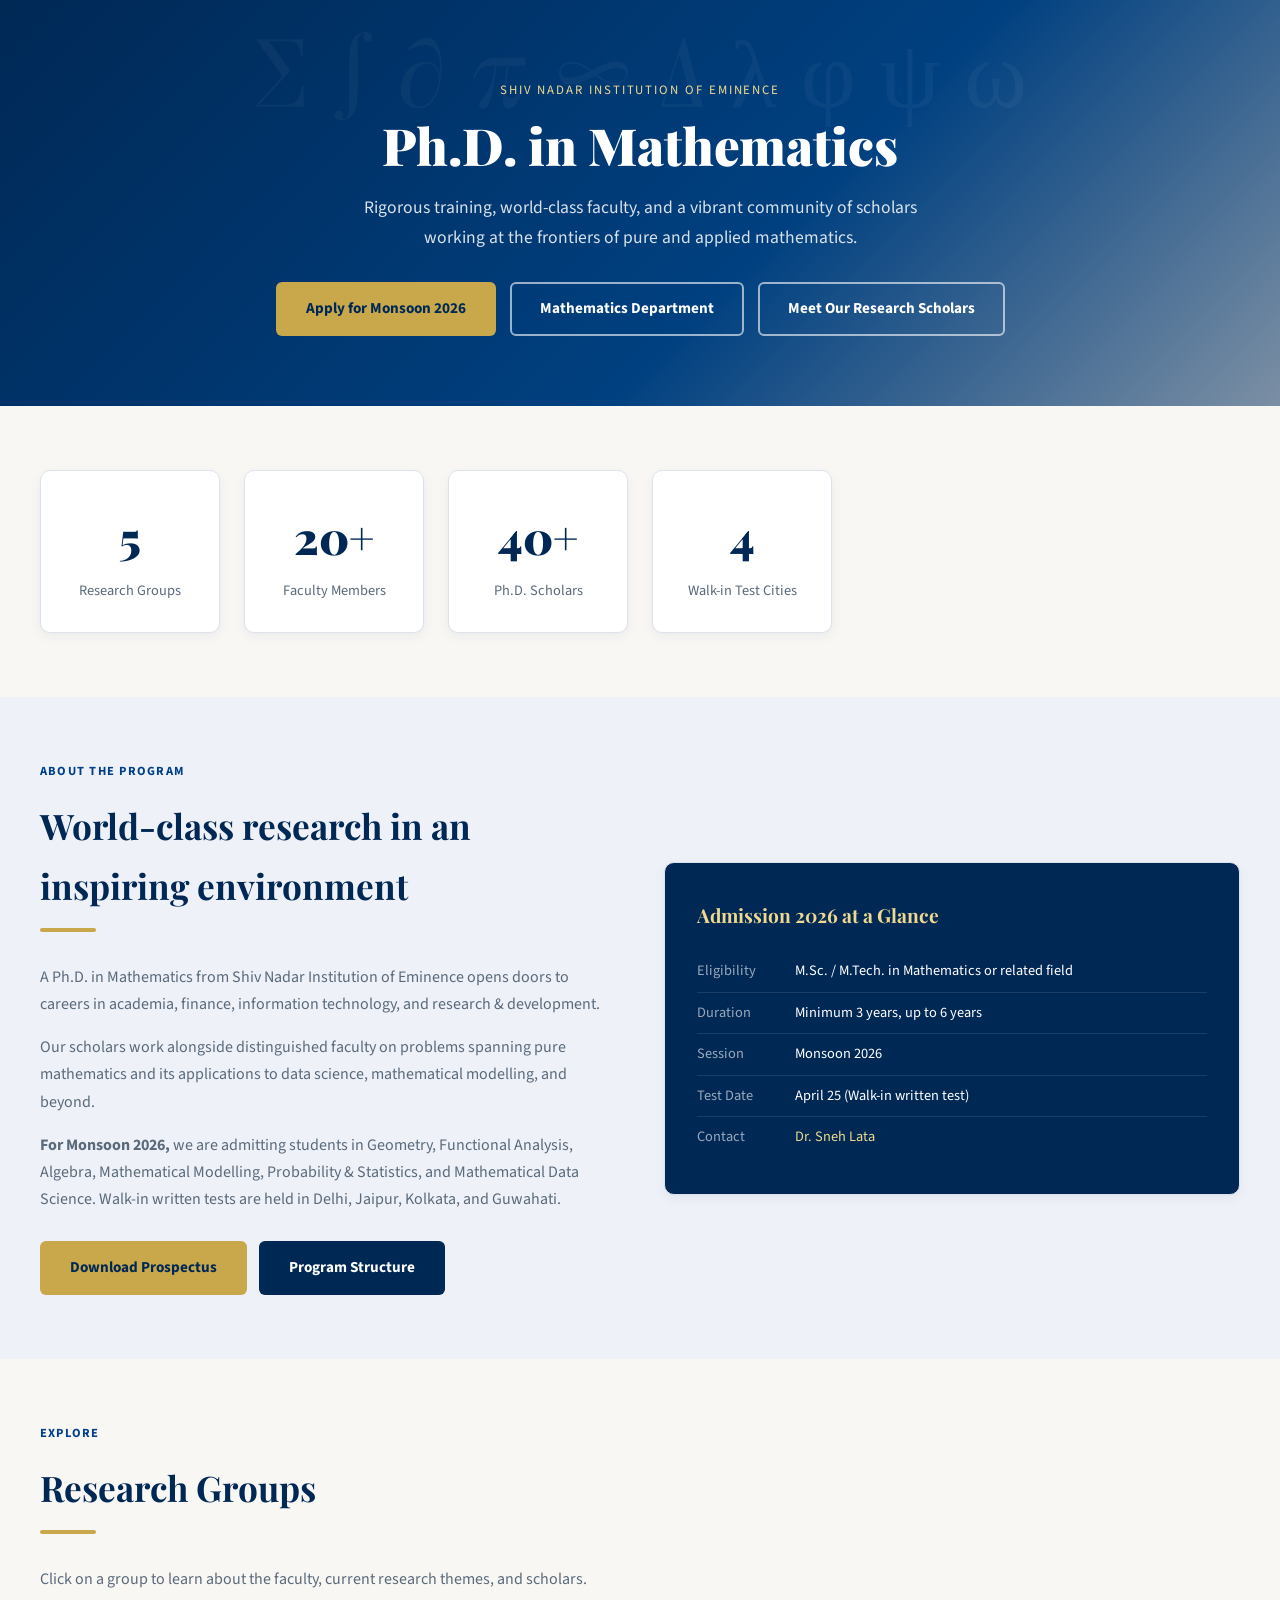
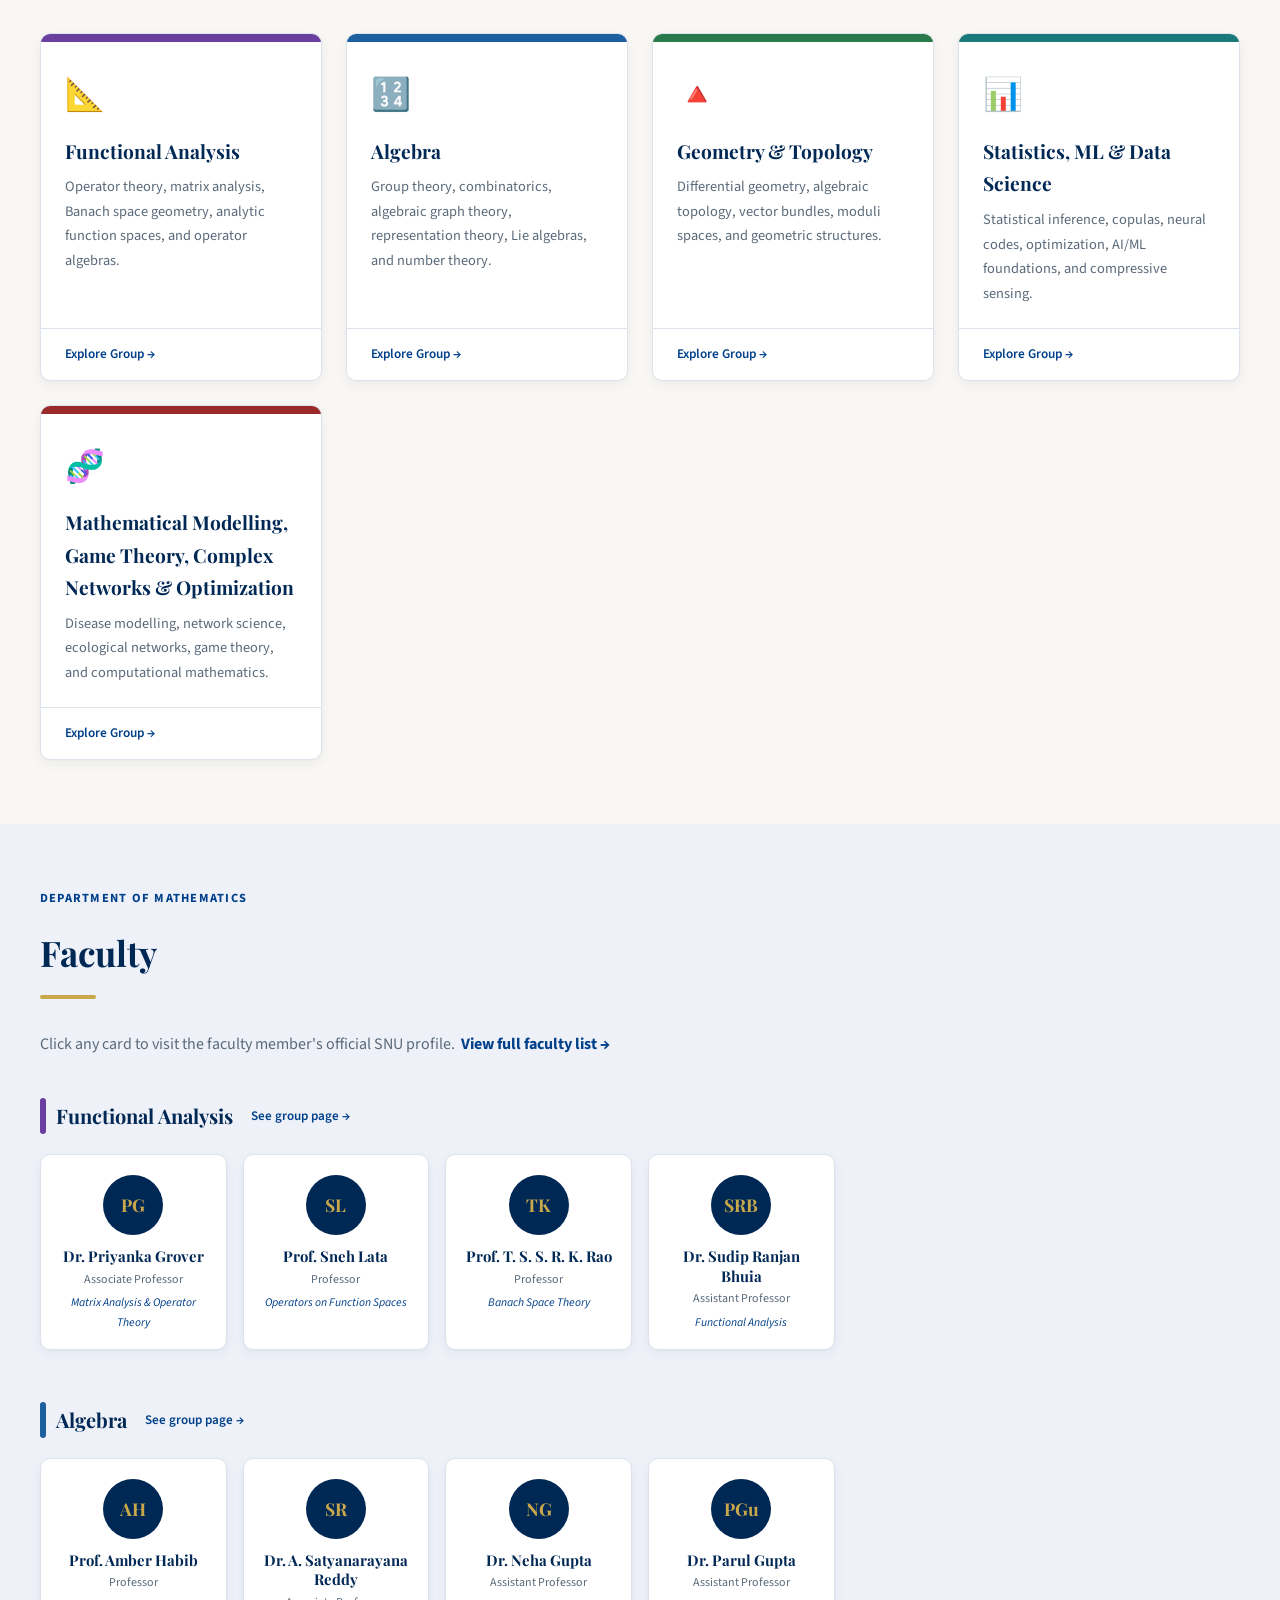
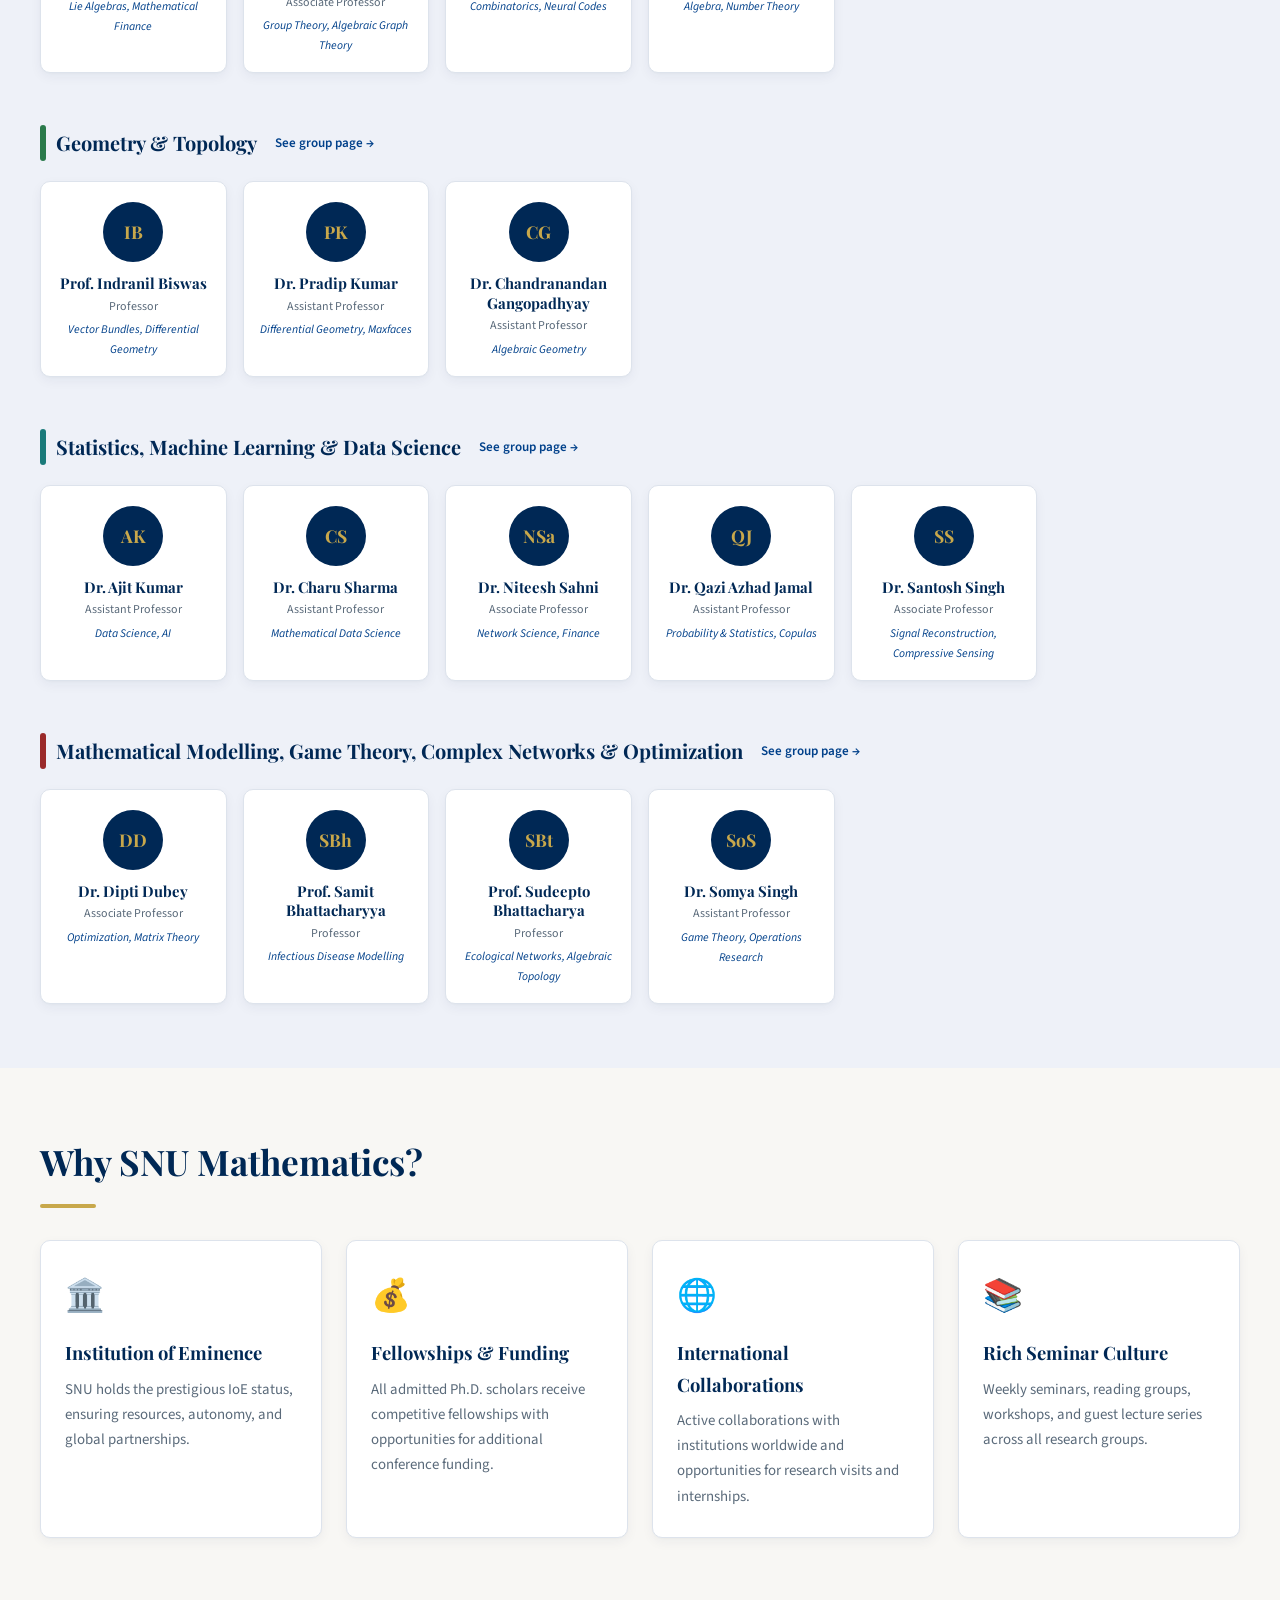
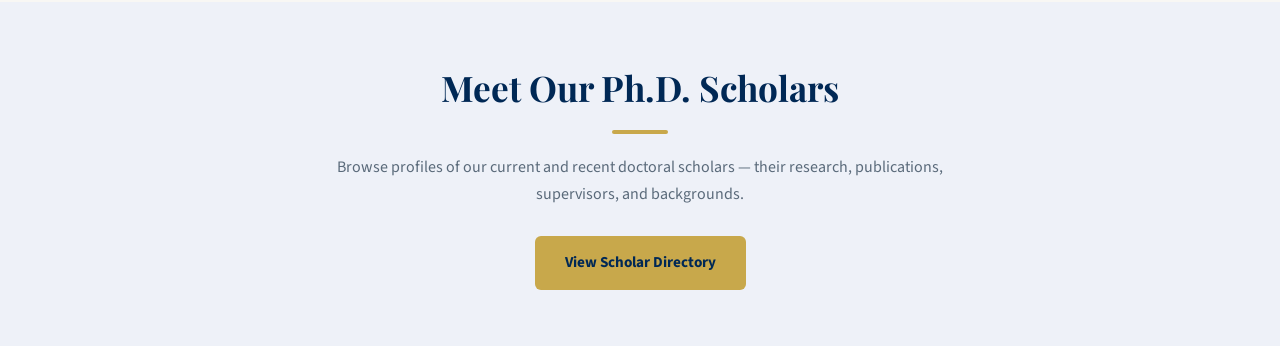
==== index.html @ dcbe5a53 "Add files via upload" ====
<!DOCTYPE html>
<html lang="en">
<head>
  <meta charset="UTF-8" />
  <meta name="viewport" content="width=device-width, initial-scale=1.0" />
  <title>SNU Mathematics — Ph.D. Program</title>
  <link rel="stylesheet" href="shared.css" />
  <style>
    .fc-grid { display:grid; grid-template-columns:repeat(auto-fill,minmax(170px,1fr)); gap:16px; }
    .fc { background:var(--card-bg); border:1px solid var(--border); border-radius:var(--radius); box-shadow:var(--shadow); padding:20px 14px 16px; text-align:center; text-decoration:none; color:inherit; transition:transform .2s,box-shadow .2s; display:block; }
    .fc:hover { transform:translateY(-4px); box-shadow:var(--shadow-lg); text-decoration:none; }
    .fc-avatar { width:60px; height:60px; border-radius:50%; background:var(--navy); display:flex; align-items:center; justify-content:center; font-family:var(--font-serif); font-size:1.1rem; color:var(--gold); margin:0 auto 12px; font-weight:700; }
    .fc-name { font-family:var(--font-serif); font-size:.93rem; color:var(--navy); font-weight:700; line-height:1.3; }
    .fc-role { font-size:.75rem; color:var(--muted); margin-top:5px; line-height:1.4; }
    .fc-area { font-size:.73rem; color:var(--navy-lt); margin-top:5px; font-style:italic; }
    .group-label { display:inline-flex; align-items:center; gap:10px; margin-bottom:20px; flex-wrap:wrap; }
    .group-label-bar { width:6px; height:36px; border-radius:3px; flex-shrink:0; }
    .group-label h3 { font-family:var(--font-serif); font-size:1.25rem; color:var(--navy); font-weight:700; margin:0; }
    .group-label a { font-size:.82rem; font-weight:600; color:var(--navy-lt); margin-left:8px; white-space:nowrap; }
    .group-faculty-block { margin-bottom:52px; }
    .group-faculty-block:last-child { margin-bottom:0; }
  </style>
</head>
<body>
<script src="nav.js"></script>

<!-- HERO -->
<section class="hero">
  <div class="hero-inner">
    <div class="hero-eyebrow">Shiv Nadar Institution of Eminence</div>
    <h1>Ph.D. in Mathematics</h1>
    <p>Rigorous training, world-class faculty, and a vibrant community of scholars working at the frontiers of pure and applied mathematics.</p>
    <div class="hero-cta">
      <a class="btn btn-primary" href="https://shivnadaruniversity.nopaperforms.com/ph-d-application-form" target="_blank">Apply for Monsoon 2026</a>
      <a class="btn btn-outline" href="https://snu.edu.in/schools/school-of-natural-sciences/departments/department-of-mathematics/">Mathematics Department</a>
      <a class="btn btn-outline" href="students.html">Meet Our  Research Scholars</a>
    </div>
  </div>
</section>

<!-- QUICK FACTS -->
<section class="section">
  <div class="container">
    <div class="card-grid" style="grid-template-columns:repeat(auto-fill,minmax(180px,1fr));">
      <div class="card" style="text-align:center;"><div style="font-family:var(--font-serif);font-size:2.8rem;font-weight:900;color:var(--navy);">5</div><div style="color:var(--muted);font-size:.9rem;margin-top:4px;">Research Groups</div></div>
      <div class="card" style="text-align:center;"><div style="font-family:var(--font-serif);font-size:2.8rem;font-weight:900;color:var(--navy);">20+</div><div style="color:var(--muted);font-size:.9rem;margin-top:4px;">Faculty Members</div></div>
      <div class="card" style="text-align:center;"><div style="font-family:var(--font-serif);font-size:2.8rem;font-weight:900;color:var(--navy);">40+</div><div style="color:var(--muted);font-size:.9rem;margin-top:4px;">Ph.D. Scholars</div></div>
      <div class="card" style="text-align:center;"><div style="font-family:var(--font-serif);font-size:2.8rem;font-weight:900;color:var(--navy);">4</div><div style="color:var(--muted);font-size:.9rem;margin-top:4px;">Walk-in Test Cities</div></div>
    </div>
  </div>
</section>

<!-- ABOUT -->
<section class="section section-alt">
  <div class="container" style="display:grid;grid-template-columns:1fr 1fr;gap:48px;align-items:center;">
    <div>
      <p class="hero-eyebrow" style="color:var(--navy-lt);letter-spacing:.1em;font-size:.78rem;text-transform:uppercase;font-weight:700;">About the Program</p>
      <h2 class="section-title">World-class research in an inspiring environment</h2>
      <div class="gold-rule"></div>
      <p style="color:var(--muted);margin-bottom:16px;">A Ph.D. in Mathematics from Shiv Nadar Institution of Eminence opens doors to careers in academia, finance, information technology, and research &amp; development.</p>
      <p style="color:var(--muted);margin-bottom:16px;">Our scholars work alongside distinguished faculty on problems spanning pure mathematics and its applications to data science, mathematical modelling, and beyond.</p>
      <p style="color:var(--muted);"><strong>For Monsoon 2026,</strong> we are admitting students in Geometry, Functional Analysis, Algebra, Mathematical Modelling, Probability &amp; Statistics, and Mathematical Data Science. Walk-in written tests are held in Delhi, Jaipur, Kolkata, and Guwahati.</p>
      <div style="margin-top:28px;display:flex;gap:12px;flex-wrap:wrap;">
        <a class="btn btn-primary" href="https://snu.edu.in/site/assets/files/6957/phd_prospectus-mon2026.pdf" target="_blank">Download Prospectus</a>
        <a class="btn" style="background:var(--navy);color:#fff;" href="https://snu.edu.in/programs/phd-in-mathematics/programme-structure/" target="_blank">Program Structure</a>
      </div>
    </div>
    <div>
      <div class="card" style="background:var(--navy);color:#fff;padding:36px 32px;">
        <h3 style="font-family:var(--font-serif);color:var(--gold-lt);font-size:1.2rem;margin-bottom:20px;">Admission 2026 at a Glance</h3>
        <table style="width:100%;border-collapse:collapse;font-size:.9rem;">
          <tr><td style="padding:8px 0;border-bottom:1px solid rgba(255,255,255,.1);color:rgba(255,255,255,.6);">Eligibility</td><td style="padding:8px 0 8px 12px;border-bottom:1px solid rgba(255,255,255,.1);">M.Sc. / M.Tech. in Mathematics or related field</td></tr>
          <tr><td style="padding:8px 0;border-bottom:1px solid rgba(255,255,255,.1);color:rgba(255,255,255,.6);">Duration</td><td style="padding:8px 0 8px 12px;border-bottom:1px solid rgba(255,255,255,.1);">Minimum 3 years, up to 6 years</td></tr>
          <tr><td style="padding:8px 0;border-bottom:1px solid rgba(255,255,255,.1);color:rgba(255,255,255,.6);">Session</td><td style="padding:8px 0 8px 12px;border-bottom:1px solid rgba(255,255,255,.1);">Monsoon 2026</td></tr>
          <tr><td style="padding:8px 0;border-bottom:1px solid rgba(255,255,255,.1);color:rgba(255,255,255,.6);">Test Date</td><td style="padding:8px 0 8px 12px;border-bottom:1px solid rgba(255,255,255,.1);">April 25 (Walk-in written test)</td></tr>
          <tr><td style="padding:8px 0;color:rgba(255,255,255,.6);">Contact</td><td style="padding:8px 0 8px 12px;"><a href="mailto:sneh.lata@snu.edu.in" style="color:var(--gold-lt);">Dr. Sneh Lata</a></td></tr>
        </table>
      </div>
    </div>
  </div>
</section>

<!-- RESEARCH GROUPS -->
<section class="section" id="groups">
  <div class="container">
    <p class="hero-eyebrow" style="color:var(--navy-lt);letter-spacing:.1em;font-size:.78rem;text-transform:uppercase;font-weight:700;">Explore</p>
    <h2 class="section-title">Research Groups</h2>
    <div class="gold-rule"></div>
    <p class="section-sub">Click on a group to learn about the faculty, current research themes, and scholars.</p>
    <div class="card-grid">

      <a class="group-card" href="functional.html" style="text-decoration:none;color:inherit;">
        <div class="group-card-banner acc-purple"></div>
        <div class="group-card-body"><div style="font-size:2rem;margin-bottom:12px;">📐</div><h3>Functional Analysis</h3><p>Operator theory, matrix analysis, Banach space geometry, analytic function spaces, and operator algebras.</p></div>
        <div class="group-card-footer">Explore Group →</div>
      </a>

      <a class="group-card" href="algebra.html" style="text-decoration:none;color:inherit;">
        <div class="group-card-banner acc-blue"></div>
        <div class="group-card-body"><div style="font-size:2rem;margin-bottom:12px;">🔢</div><h3>Algebra</h3><p>Group theory, combinatorics, algebraic graph theory, representation theory, Lie algebras, and number theory.</p></div>
        <div class="group-card-footer">Explore Group →</div>
      </a>

      <a class="group-card" href="geometry.html" style="text-decoration:none;color:inherit;">
        <div class="group-card-banner acc-green"></div>
        <div class="group-card-body"><div style="font-size:2rem;margin-bottom:12px;">🔺</div><h3>Geometry &amp; Topology</h3><p>Differential geometry, algebraic topology, vector bundles, moduli spaces, and geometric structures.</p></div>
        <div class="group-card-footer">Explore Group →</div>
      </a>

      <a class="group-card" href="stats-ml.html" style="text-decoration:none;color:inherit;">
        <div class="group-card-banner acc-teal"></div>
        <div class="group-card-body"><div style="font-size:2rem;margin-bottom:12px;">📊</div><h3>Statistics, ML &amp; Data Science</h3><p>Statistical inference, copulas, neural codes, optimization, AI/ML foundations, and compressive sensing.</p></div>
        <div class="group-card-footer">Explore Group →</div>
      </a>

      <a class="group-card" href="modelling.html" style="text-decoration:none;color:inherit;">
        <div class="group-card-banner acc-red"></div>
        <div class="group-card-body"><div style="font-size:2rem;margin-bottom:12px;">🧬</div><h3>Mathematical Modelling, Game Theory, Complex Networks &amp; Optimization</h3><p>Disease modelling, network science, ecological networks, game theory, and computational mathematics.</p></div>
        <div class="group-card-footer">Explore Group →</div>
      </a>

    </div>
  </div>
</section>

<!-- FACULTY -->
<section class="section section-alt" id="faculty">
  <div class="container">
    <p class="hero-eyebrow" style="color:var(--navy-lt);letter-spacing:.1em;font-size:.78rem;text-transform:uppercase;font-weight:700;">Department of Mathematics</p>
    <h2 class="section-title">Faculty</h2>
    <div class="gold-rule"></div>
    <p class="section-sub">Click any card to visit the faculty member's official SNU profile. &nbsp;<a href="https://snu.edu.in/schools/school-of-natural-sciences/faculty/" target="_blank" style="font-weight:700;">View full faculty list →</a></p>

    <!-- FA -->
    <div class="group-faculty-block">
      <div class="group-label">
        <div class="group-label-bar" style="background:#6a3fa0;"></div>
        <h3>Functional Analysis</h3>
        <a href="functional.html">See group page →</a>
      </div>
      <div class="fc-grid">
        <a class="fc" href="https://snu.edu.in/schools/school-of-natural-sciences/faculty/priyanka-grover/" target="_blank"><div class="fc-avatar">PG</div><div class="fc-name">Dr. Priyanka Grover</div><div class="fc-role">Associate Professor</div><div class="fc-area">Matrix Analysis &amp; Operator Theory</div></a>
        <a class="fc" href="https://snu.edu.in/faculty/sneh-lata/" target="_blank"><div class="fc-avatar">SL</div><div class="fc-name">Prof. Sneh Lata</div><div class="fc-role">Professor</div><div class="fc-area">Operators on Function Spaces</div></a>
        <a class="fc" href="https://snu.edu.in/faculty/taduri-srinivasa-siva-rama-krishnarao/" target="_blank"><div class="fc-avatar">TK</div><div class="fc-name">Prof. T. S. S. R. K. Rao</div><div class="fc-role">Professor</div><div class="fc-area">Banach Space Theory</div></a>
        <a class="fc" href="https://snu.edu.in/faculty/sudip-ranjan-bhuia/" target="_blank"><div class="fc-avatar">SRB</div><div class="fc-name">Dr. Sudip Ranjan Bhuia</div><div class="fc-role">Assistant Professor</div><div class="fc-area">Functional Analysis</div></a>
      </div>
    </div>

    <!-- ALGEBRA -->
    <div class="group-faculty-block">
      <div class="group-label">
        <div class="group-label-bar" style="background:#1e5fa0;"></div>
        <h3>Algebra</h3>
        <a href="algebra.html">See group page →</a>
      </div>
      <div class="fc-grid">
        <a class="fc" href="https://snu.edu.in/faculty/amber-habib/" target="_blank"><div class="fc-avatar">AH</div><div class="fc-name">Prof. Amber Habib</div><div class="fc-role">Professor</div><div class="fc-area">Lie Algebras, Mathematical Finance</div></a>
        <a class="fc" href="https://snu.edu.in/faculty/satyanarayana-reddy/" target="_blank"><div class="fc-avatar">SR</div><div class="fc-name">Dr. A. Satyanarayana Reddy</div><div class="fc-role">Associate Professor</div><div class="fc-area">Group Theory, Algebraic Graph Theory</div></a>
        <a class="fc" href="https://snu.edu.in/faculty/neha-gupta/" target="_blank"><div class="fc-avatar">NG</div><div class="fc-name">Dr. Neha Gupta</div><div class="fc-role">Assistant Professor</div><div class="fc-area">Combinatorics, Neural Codes</div></a>
        <a class="fc" href="https://snu.edu.in/faculty/parul-gupta/" target="_blank"><div class="fc-avatar">PGu</div><div class="fc-name">Dr. Parul Gupta</div><div class="fc-role">Assistant Professor</div><div class="fc-area">Algebra, Number Theory</div></a>
      </div>
    </div>

    <!-- GEOMETRY -->
    <div class="group-faculty-block">
      <div class="group-label">
        <div class="group-label-bar" style="background:#2a7a4b;"></div>
        <h3>Geometry &amp; Topology</h3>
        <a href="geometry.html">See group page →</a>
      </div>
      <div class="fc-grid">
        <a class="fc" href="https://snu.edu.in/faculty/indranil-biswas/" target="_blank"><div class="fc-avatar">IB</div><div class="fc-name">Prof. Indranil Biswas</div><div class="fc-role">Professor</div><div class="fc-area">Vector Bundles, Differential Geometry</div></a>
        <a class="fc" href="https://snu.edu.in/faculty/pradip-kumar/" target="_blank"><div class="fc-avatar">PK</div><div class="fc-name">Dr. Pradip Kumar</div><div class="fc-role">Assistant Professor</div><div class="fc-area">Differential Geometry, Maxfaces</div></a>
        <a class="fc" href="https://snu.edu.in/faculty/chandranandan-gangopadhyay/" target="_blank"><div class="fc-avatar">CG</div><div class="fc-name">Dr. Chandranandan Gangopadhyay</div><div class="fc-role">Assistant Professor</div><div class="fc-area">Algebraic Geometry</div></a>
      </div>
    </div>

    <!-- STATS ML DS -->
    <div class="group-faculty-block">
      <div class="group-label">
        <div class="group-label-bar" style="background:#1a7a7a;"></div>
        <h3>Statistics, Machine Learning &amp; Data Science</h3>
        <a href="stats-ml.html">See group page →</a>
      </div>
      <div class="fc-grid">
        <a class="fc" href="https://snu.edu.in/faculty/ajit-kumar/" target="_blank"><div class="fc-avatar">AK</div><div class="fc-name">Dr. Ajit Kumar</div><div class="fc-role">Assistant Professor</div><div class="fc-area">Data Science, AI</div></a>
        <a class="fc" href="https://snu.edu.in/faculty/charu-sharma/" target="_blank"><div class="fc-avatar">CS</div><div class="fc-name">Dr. Charu Sharma</div><div class="fc-role">Assistant Professor</div><div class="fc-area">Mathematical Data Science</div></a>
        <a class="fc" href="https://snu.edu.in/faculty/niteesh-sahni/" target="_blank"><div class="fc-avatar">NSa</div><div class="fc-name">Dr. Niteesh Sahni</div><div class="fc-role">Associate Professor</div><div class="fc-area">Network Science, Finance</div></a>
        <a class="fc" href="https://snu.edu.in/faculty/qazi-azhad-jamal/" target="_blank"><div class="fc-avatar">QJ</div><div class="fc-name">Dr. Qazi Azhad Jamal</div><div class="fc-role">Assistant Professor</div><div class="fc-area">Probability &amp; Statistics, Copulas</div></a>
        <a class="fc" href="https://snu.edu.in/faculty/santosh-singh/" target="_blank"><div class="fc-avatar">SS</div><div class="fc-name">Dr. Santosh Singh</div><div class="fc-role">Associate Professor</div><div class="fc-area">Signal Reconstruction, Compressive Sensing</div></a>
      </div>
    </div>

    <!-- MODELLING -->
    <div class="group-faculty-block">
      <div class="group-label">
        <div class="group-label-bar" style="background:#9a2a2a;"></div>
        <h3>Mathematical Modelling, Game Theory, Complex Networks &amp; Optimization</h3>
        <a href="modelling.html">See group page →</a>
      </div>
      <div class="fc-grid">
        <a class="fc" href="https://snu.edu.in/faculty/dipti-dubey/" target="_blank"><div class="fc-avatar">DD</div><div class="fc-name">Dr. Dipti Dubey</div><div class="fc-role">Associate Professor</div><div class="fc-area">Optimization, Matrix Theory</div></a>
        <a class="fc" href="https://snu.edu.in/faculty/samit-battacharyya/" target="_blank"><div class="fc-avatar">SBh</div><div class="fc-name">Prof. Samit Bhattacharyya</div><div class="fc-role">Professor</div><div class="fc-area">Infectious Disease Modelling</div></a>
        <a class="fc" href="https://snu.edu.in/faculty/sudeepto-bhattacharya/" target="_blank"><div class="fc-avatar">SBt</div><div class="fc-name">Prof. Sudeepto Bhattacharya</div><div class="fc-role">Professor</div><div class="fc-area">Ecological Networks, Algebraic Topology</div></a>
        <a class="fc" href="https://snu.edu.in/faculty/somya-singh/" target="_blank"><div class="fc-avatar">SoS</div><div class="fc-name">Dr. Somya Singh</div><div class="fc-role">Assistant Professor</div><div class="fc-area">Game Theory, Operations Research</div></a>
      </div>
    </div>

  </div>
</section>

<!-- WHY SNU -->
<section class="section">
  <div class="container">
    <h2 class="section-title">Why SNU Mathematics?</h2>
    <div class="gold-rule"></div>
    <div class="card-grid">
      <div class="card"><div class="card-icon">🏛️</div><h3>Institution of Eminence</h3><p>SNU holds the prestigious IoE status, ensuring resources, autonomy, and global partnerships.</p></div>
      <div class="card"><div class="card-icon">💰</div><h3>Fellowships &amp; Funding</h3><p>All admitted Ph.D. scholars receive competitive fellowships with opportunities for additional conference funding.</p></div>
      <div class="card"><div class="card-icon">🌐</div><h3>International Collaborations</h3><p>Active collaborations with institutions worldwide and opportunities for research visits and internships.</p></div>
      <div class="card"><div class="card-icon">📚</div><h3>Rich Seminar Culture</h3><p>Weekly seminars, reading groups, workshops, and guest lecture series across all research groups.</p></div>
    </div>
  </div>
</section>

<!-- SCHOLARS CTA -->
<section class="section section-alt" style="text-align:center;padding:56px 24px;">
  <div class="container" style="max-width:640px;">
    <h2 class="section-title" style="margin:0 auto 8px;">Meet Our Ph.D. Scholars</h2>
    <div class="gold-rule" style="margin:12px auto 20px;"></div>
    <p style="color:var(--muted);margin-bottom:28px;">Browse profiles of our current and recent doctoral scholars — their research, publications, supervisors, and backgrounds.</p>
    <a class="btn btn-primary" href="students.html">View Scholar Directory</a>
  </div>
</section>

</body>
</html>
---- shared.css ----
/* ============================================================
   SNU Mathematics Ph.D. Program — Shared Stylesheet
   ============================================================ */
@import url('https://fonts.googleapis.com/css2?family=Playfair+Display:wght@400;600;700;900&family=Source+Sans+3:ital,wght@0,300;0,400;0,600;1,400&display=swap');

:root {
    --navy:     #002855;
    --navy-lt:  #00408a;
    --gold:     #c8a84b;
    --gold-lt:  #f0d98e;
    --bg:       #f8f7f4;
    --card-bg:  #ffffff;
    --text:     #1e2a38;
    --muted:    #5a6a7a;
    --border:   #dde3ec;
    --shadow: 
        0 1px 2px rgba(0,0,0,0.02), 
        0 4px 12px rgba(0,40,85,0.05);
    --shadow-lg: 
        0 10px 15px -3px rgba(0,40,85,0.08), 
        0 4px 6px -2px rgba(0,40,85,0.04);
    --radius:   10px;
    --font-serif: 'Playfair Display', Georgia, serif;
    --font-sans:  'Source Sans 3', 'Helvetica Neue', sans-serif;
    --nav-h: 70px;
}

*, *::before, *::after { box-sizing: border-box; margin: 0; padding: 0; }

html { scroll-behavior: smooth; }

body {
    font-family: var(--font-sans);
    background: var(--bg);
    color: var(--text);
    line-height: 1.7;
    font-size: 16px;
}

a { color: var(--navy-lt); text-decoration: none; }
a:hover { text-decoration: underline; }

img { max-width: 100%; display: block; }

/* ── TOPBAR ─────────────────────────────────────────── */
.topbar {
    background: var(--navy);
    color: rgba(255,255,255,.7);
    font-size: .78rem;
    letter-spacing: .04em;
    padding: 6px 0;
    text-align: center;
}
.topbar a { color: var(--gold-lt); }

/* ── NAVBAR ─────────────────────────────────────────── */
nav.navbar {
    background: var(--card-bg);
    border-bottom: 3px solid var(--gold);
    position: sticky; top: 0; z-index: 200;
    box-shadow: var(--shadow);
}
.nav-inner {
    max-width: 1200px; margin: 0 auto; padding: 0 24px;
    display: flex; align-items: center; justify-content: space-between;
    height: var(--nav-h);
}
.brand { display: flex; align-items: center; gap: 12px; text-decoration: none; }
.brand-logo {
    width: 46px; height: 46px; border-radius: 50%;
    background: var(--navy); display: flex; align-items: center; justify-content: center;
}
.brand-logo span { color: var(--gold); font-family: var(--font-serif); font-size: 1.1rem; font-weight: 900; }
.brand-text { line-height: 1.2; }
.brand-name { font-family: var(--font-serif); font-size: 1.15rem; font-weight: 700; color: var(--navy); }
.brand-sub  { font-size: .72rem; color: var(--muted); text-transform: uppercase; letter-spacing: .06em; }

.nav-links { display: flex; gap: 4px; align-items: center; }
.nav-links a {
    padding: 8px 13px; border-radius: 6px; font-size: .88rem; font-weight: 600;
    color: var(--navy); transition: background .18s, color .18s; white-space: nowrap;
}
.nav-links a:hover, .nav-links a.active { background: var(--navy); color: #fff; text-decoration: none; }
.nav-links a.btn-apply {
    background: var(--gold); color: var(--navy); margin-left: 8px;
    padding: 8px 18px; font-weight: 700;
}
.nav-links a.btn-apply:hover { background: var(--navy); color: var(--gold); }

/* Hamburger (mobile) */
.hamburger { display: none; background: none; border: none; cursor: pointer; padding: 6px; }
.hamburger span { display: block; width: 24px; height: 2px; background: var(--navy); margin: 5px 0; transition: .3s; }

/* ── HERO ────────────────────────────────────────────── */
.hero {
    background: linear-gradient(135deg, var(--navy) 0%, #004080 60%, #00285580 100%);
    color: #fff; padding: 80px 24px 70px;
    text-align: center; position: relative; overflow: hidden;
}
.hero::before {
    content: '∑ ∫ ∂ π ∞ Δ λ φ ψ ω';
    position: absolute; inset: 0; font-size: 6rem; line-height: 1.2;
    color: rgba(255,255,255,.04); font-family: var(--font-serif);
    word-break: break-all; pointer-events: none; padding: 10px;
}
.hero-inner { max-width: 760px; margin: 0 auto; position: relative; }
.hero-eyebrow { font-size: .8rem; letter-spacing: .15em; text-transform: uppercase; color: var(--gold-lt); margin-bottom: 14px; }
.hero h1 { font-family: var(--font-serif); font-size: clamp(2rem, 5vw, 3.2rem); font-weight: 900; line-height: 1.15; margin-bottom: 18px; }
.hero p   { font-size: 1.1rem; color: rgba(255,255,255,.85); margin-bottom: 30px; max-width: 600px; margin-left: auto; margin-right: auto; }
.hero-cta { display: flex; gap: 14px; justify-content: center; flex-wrap: wrap; }
.btn { display: inline-block; padding: 12px 28px; border-radius: 6px; font-weight: 700; font-size: .95rem; transition: .2s; cursor: pointer; border: 2px solid transparent; }
.btn-primary { background: var(--gold); color: var(--navy); }
.btn-primary:hover { background: #fff; color: var(--navy); text-decoration: none; }
.btn-outline { border-color: rgba(255,255,255,.6); color: #fff; }
.btn-outline:hover { background: rgba(255,255,255,.15); text-decoration: none; }

/* ── SECTION UTILS ──────────────────────────────────── */
.section { padding: 64px 24px; }
.section-alt { background: #eef1f8; }
.container { max-width: 1200px; margin: 0 auto; }
.section-title {
    font-family: var(--font-serif); font-size: clamp(1.5rem, 3vw, 2.2rem);
    font-weight: 700; color: var(--navy); margin-bottom: 8px;
}
.section-sub { color: var(--muted); font-size: 1rem; margin-bottom: 40px; max-width: 600px; }
.gold-rule { width: 56px; height: 4px; background: var(--gold); border-radius: 2px; margin: 12px 0 32px; }

/* ── CARDS ──────────────────────────────────────────── */
.card-grid { display: grid; grid-template-columns: repeat(auto-fill, minmax(270px, 1fr)); gap: 24px; }
.card {
    background: var(--card-bg); border-radius: var(--radius);
    box-shadow: var(--shadow); padding: 28px 24px;
    transition: transform .22s, box-shadow .22s;
    border: 1px solid var(--border);
}
.card:hover { transform: translateY(-4px); box-shadow: var(--shadow-lg); }
.card-icon { font-size: 2rem; margin-bottom: 14px; }
.card h3 { font-family: var(--font-serif); font-size: 1.15rem; color: var(--navy); margin-bottom: 8px; }
.card p  { font-size: .93rem; color: var(--muted); }

/* ── RESEARCH GROUP CARD ────────────────────────────── */
.group-card {
    background: var(--card-bg); border-radius: var(--radius);
    border: 1px solid var(--border); box-shadow: var(--shadow);
    overflow: hidden; transition: transform .22s, box-shadow .22s;
    display: flex; flex-direction: column;
}
.group-card:hover { transform: translateY(-4px); box-shadow: var(--shadow-lg); text-decoration: none; }
.group-card-banner {
    height: 8px;
}
.group-card-body { padding: 26px 24px 22px; flex: 1; display: flex; flex-direction: column; }
.group-card-body h3 { font-family: var(--font-serif); font-size: 1.2rem; color: var(--navy); margin-bottom: 8px; }
.group-card-body p  { font-size: .9rem; color: var(--muted); flex: 1; }
.group-card-footer { padding: 14px 24px; border-top: 1px solid var(--border); font-size: .83rem; color: var(--navy-lt); font-weight: 600; }

/* Group accent colours */
.acc-blue   { background: #1e5fa0; }
.acc-green  { background: #2a7a4b; }
.acc-purple { background: #6a3fa0; }
.acc-teal   { background: #1a7a7a; }
.acc-red    { background: #9a2a2a; }
.acc-orange { background: #b05e10; }

/* ── FOOTER ─────────────────────────────────────────── */
footer {
    background: var(--navy); color: rgba(255,255,255,.75);
    padding: 50px 24px 30px;
}
.footer-inner { max-width: 1200px; margin: 0 auto; }
.footer-grid { display: grid; grid-template-columns: 2fr 1fr 1fr 1fr; gap: 40px; margin-bottom: 40px; }
footer h4 { color: var(--gold-lt); font-family: var(--font-serif); font-size: 1rem; margin-bottom: 14px; }
footer ul { list-style: none; }
footer ul li { margin-bottom: 8px; }
footer ul li a { color: rgba(255,255,255,.65); font-size: .88rem; }
footer ul li a:hover { color: var(--gold-lt); text-decoration: none; }
.footer-brand-name { font-family: var(--font-serif); font-size: 1.2rem; color: #fff; margin-bottom: 8px; }
.footer-desc { font-size: .88rem; color: rgba(255,255,255,.55); max-width: 280px; line-height: 1.6; }
.footer-bottom { border-top: 1px solid rgba(255,255,255,.12); padding-top: 22px; font-size: .8rem; color: rgba(255,255,255,.4); display: flex; justify-content: space-between; flex-wrap: wrap; gap: 8px; }

/* ── GROUP PAGE ─────────────────────────────────────── */
.group-hero {
    padding: 60px 24px 50px;
    color: #fff;
    text-align: center;
}
.group-hero h1 { font-family: var(--font-serif); font-size: clamp(1.8rem, 4vw, 2.8rem); font-weight: 900; margin-bottom: 12px; }
.group-hero p { font-size: 1.05rem; opacity: .88; max-width: 620px; margin: 0 auto; }

.faculty-grid { display: grid; grid-template-columns: repeat(auto-fill, minmax(220px, 1fr)); gap: 22px; }
.faculty-card {
    background: var(--card-bg); border-radius: var(--radius);
    border: 1px solid var(--border); box-shadow: var(--shadow);
    padding: 24px 20px; text-align: center;
    transition: transform .2s, box-shadow .2s;
}
.faculty-card:hover { transform: translateY(-3px); box-shadow: var(--shadow-lg); }
.faculty-avatar {
    width: 72px; height: 72px; border-radius: 50%;
    background: var(--navy); display: flex; align-items: center; justify-content: center;
    font-family: var(--font-serif); font-size: 1.5rem; color: var(--gold);
    margin: 0 auto 14px; overflow: hidden;
}
.faculty-name  { font-family: var(--font-serif); font-size: 1rem; color: var(--navy); font-weight: 700; }
.faculty-role  { font-size: .8rem; color: var(--muted); margin-top: 4px; }

.seminar-table { width: 100%; border-collapse: collapse; margin-top: 20px; }
.seminar-table th { background: var(--navy); color: #fff; padding: 12px 16px; text-align: left; font-size: .88rem; letter-spacing: .04em; }
.seminar-table td { padding: 12px 16px; border-bottom: 1px solid var(--border); font-size: .9rem; }
.seminar-table tr:last-child td { border-bottom: none; }
.seminar-table tr:hover td { background: #f3f6fb; }

/* ── FORMS PAGE ─────────────────────────────────────── */
.form-list { display: grid; grid-template-columns: repeat(auto-fill, minmax(280px, 1fr)); gap: 20px; }
.form-item {
    background: var(--card-bg); border-radius: var(--radius);
    border: 1px solid var(--border); box-shadow: var(--shadow);
    padding: 22px 20px; display: flex; align-items: flex-start; gap: 16px;
    transition: transform .2s, box-shadow .2s;
}
.form-item:hover { transform: translateY(-3px); box-shadow: var(--shadow-lg); }
.form-icon { font-size: 1.8rem; flex-shrink: 0; }
.form-info h4 { font-family: var(--font-serif); color: var(--navy); font-size: 1rem; margin-bottom: 4px; }
.form-info p  { font-size: .85rem; color: var(--muted); margin-bottom: 10px; }
.form-info a  { font-size: .82rem; font-weight: 600; color: var(--navy-lt); }

/* ── MOBILE RESPONSIVE ──────────────────────────────── */
@media (max-width: 768px) {
    .nav-links { display: none; flex-direction: column; position: absolute; top: var(--nav-h); left: 0; right: 0; background: #fff; border-bottom: 2px solid var(--gold); padding: 12px 20px; gap: 2px; box-shadow: var(--shadow-lg); }
    .nav-links.open { display: flex; }
    .hamburger { display: block; }
    .footer-grid { grid-template-columns: 1fr 1fr; }
}
@media (max-width: 500px) {
    .footer-grid { grid-template-columns: 1fr; }
    .footer-bottom { flex-direction: column; text-align: center; }
}
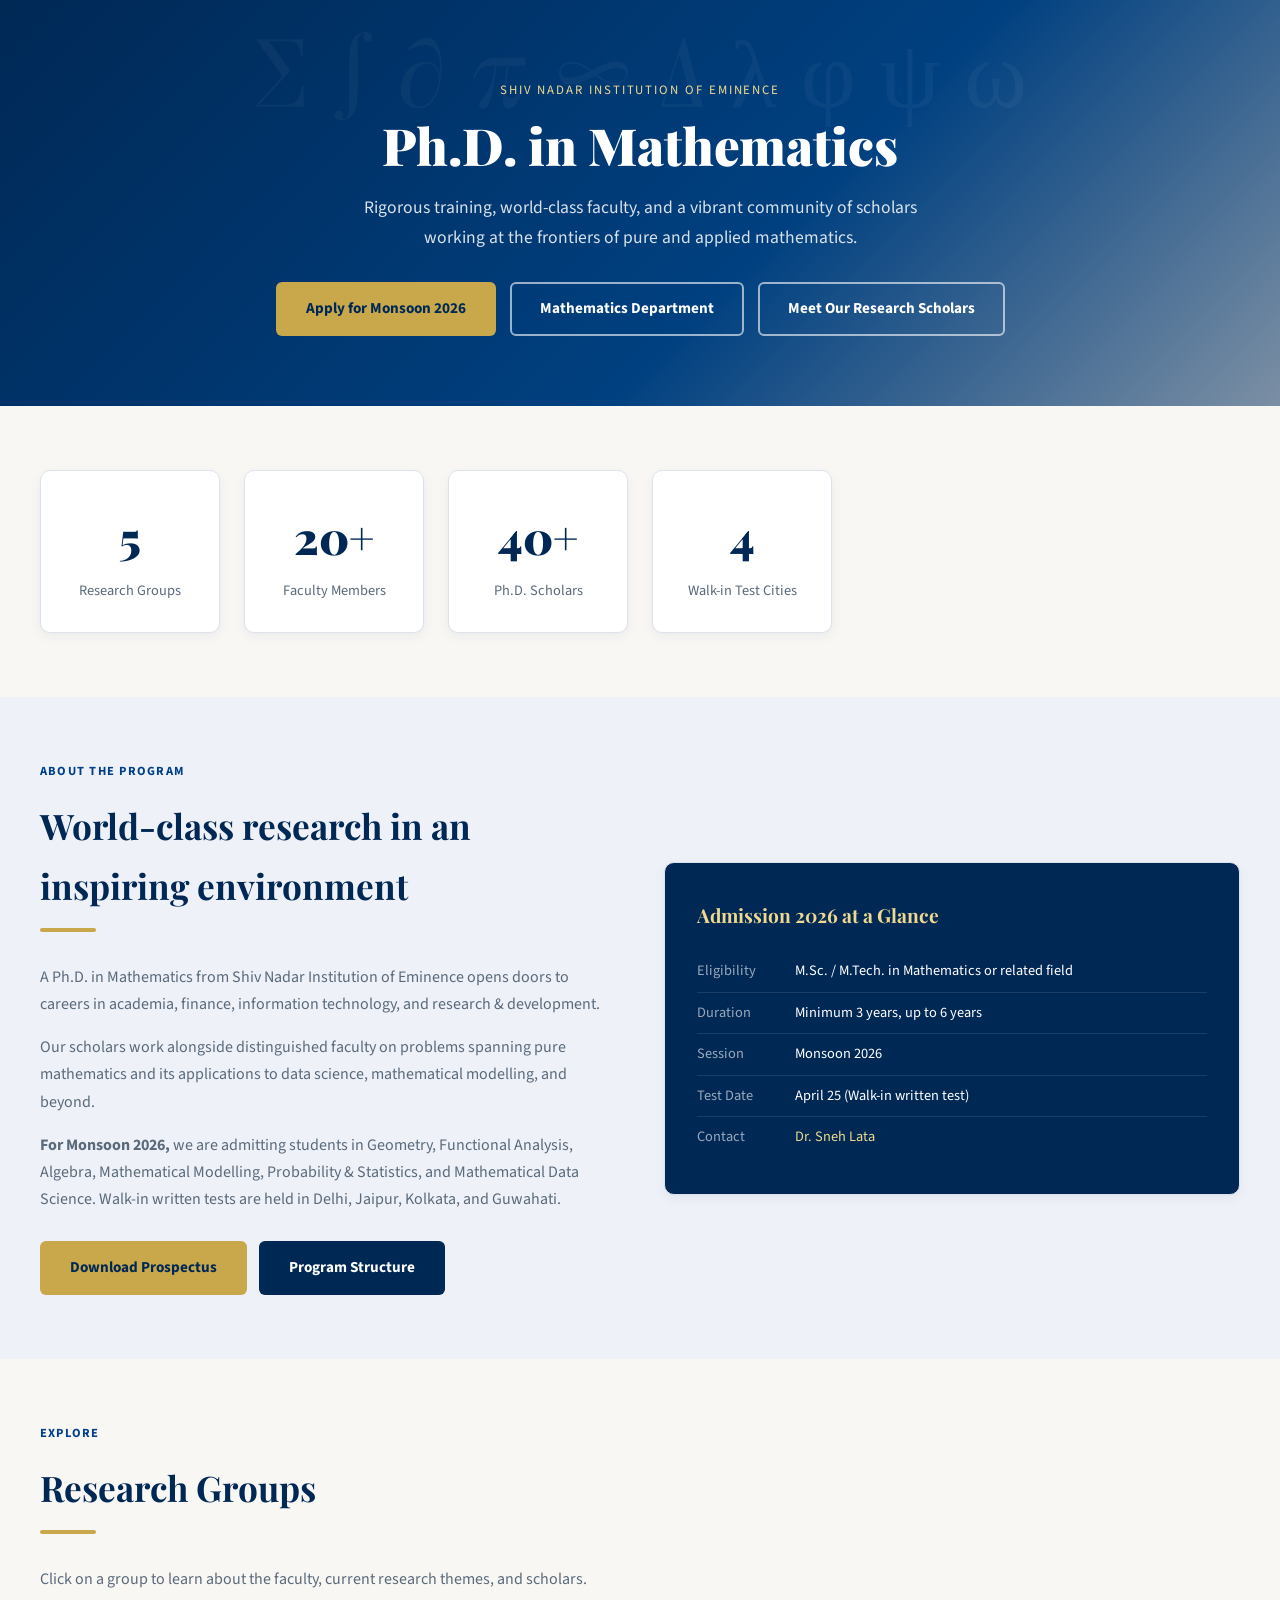
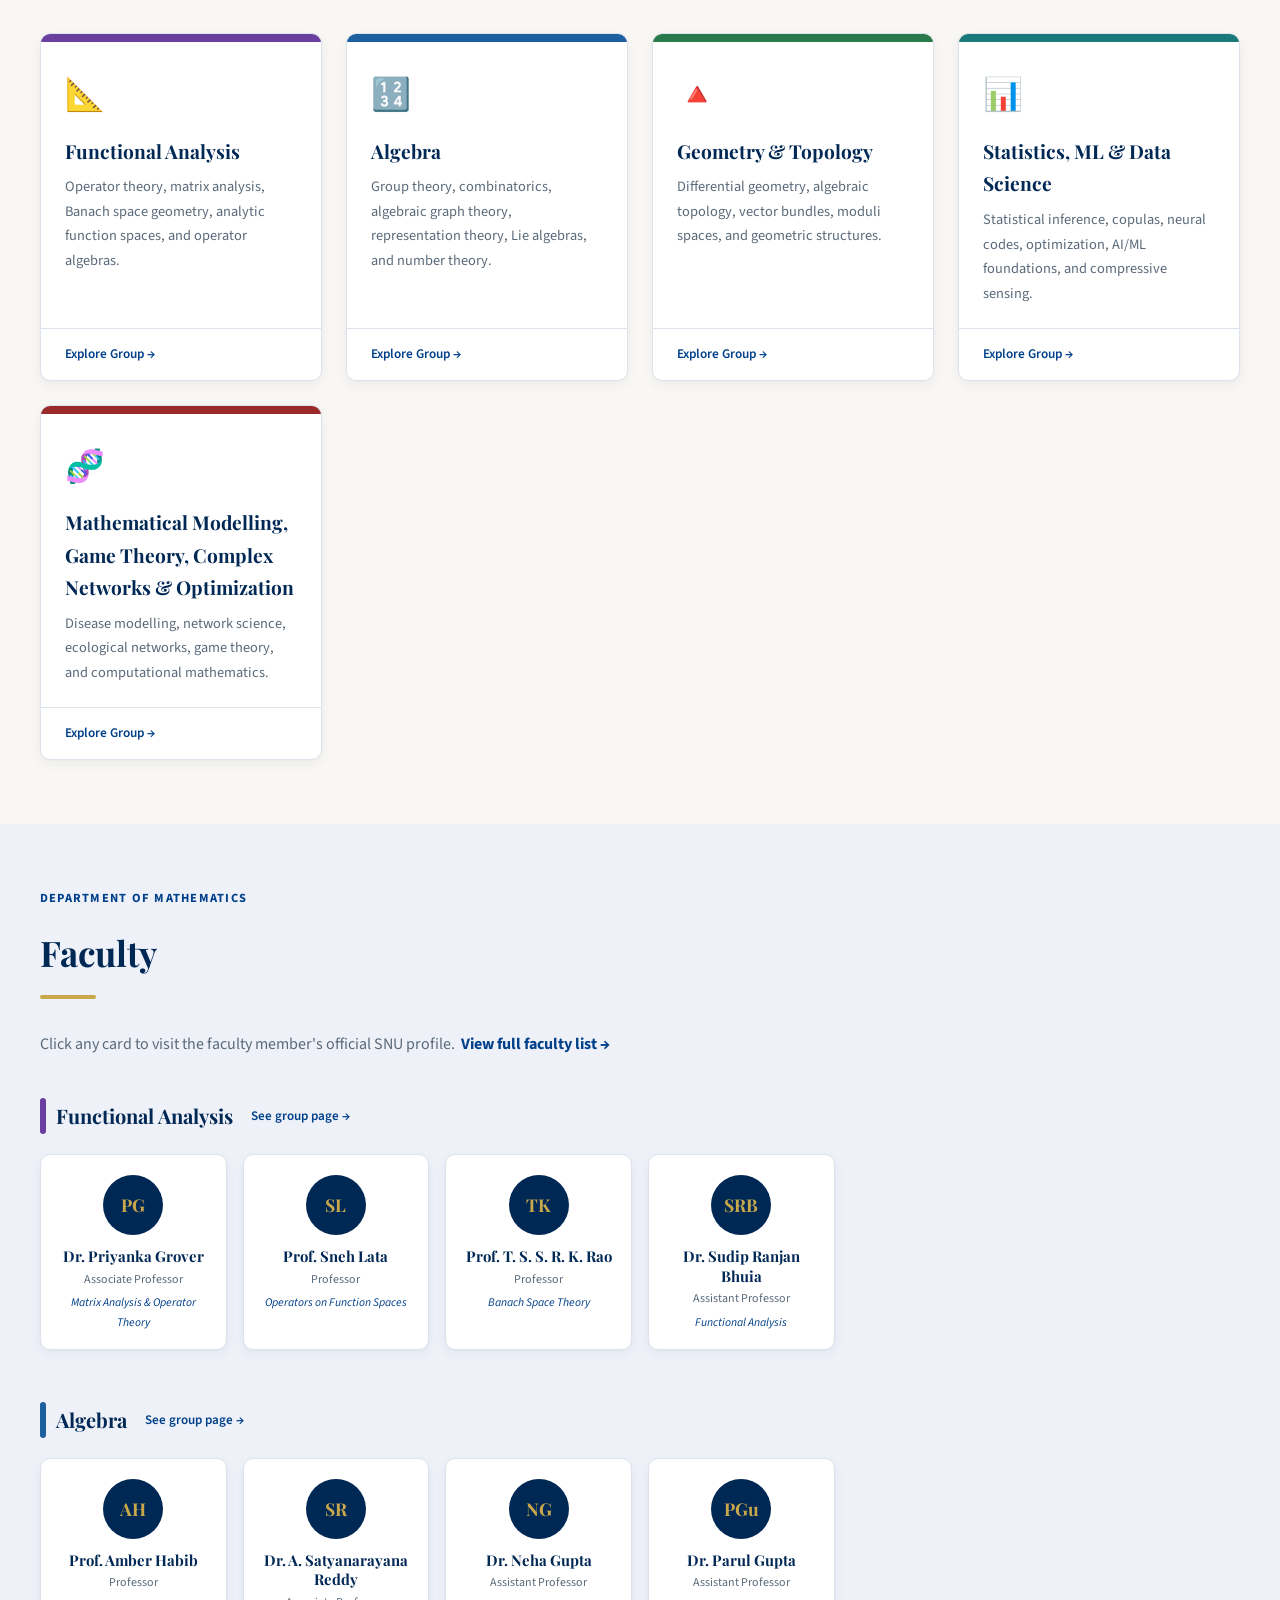
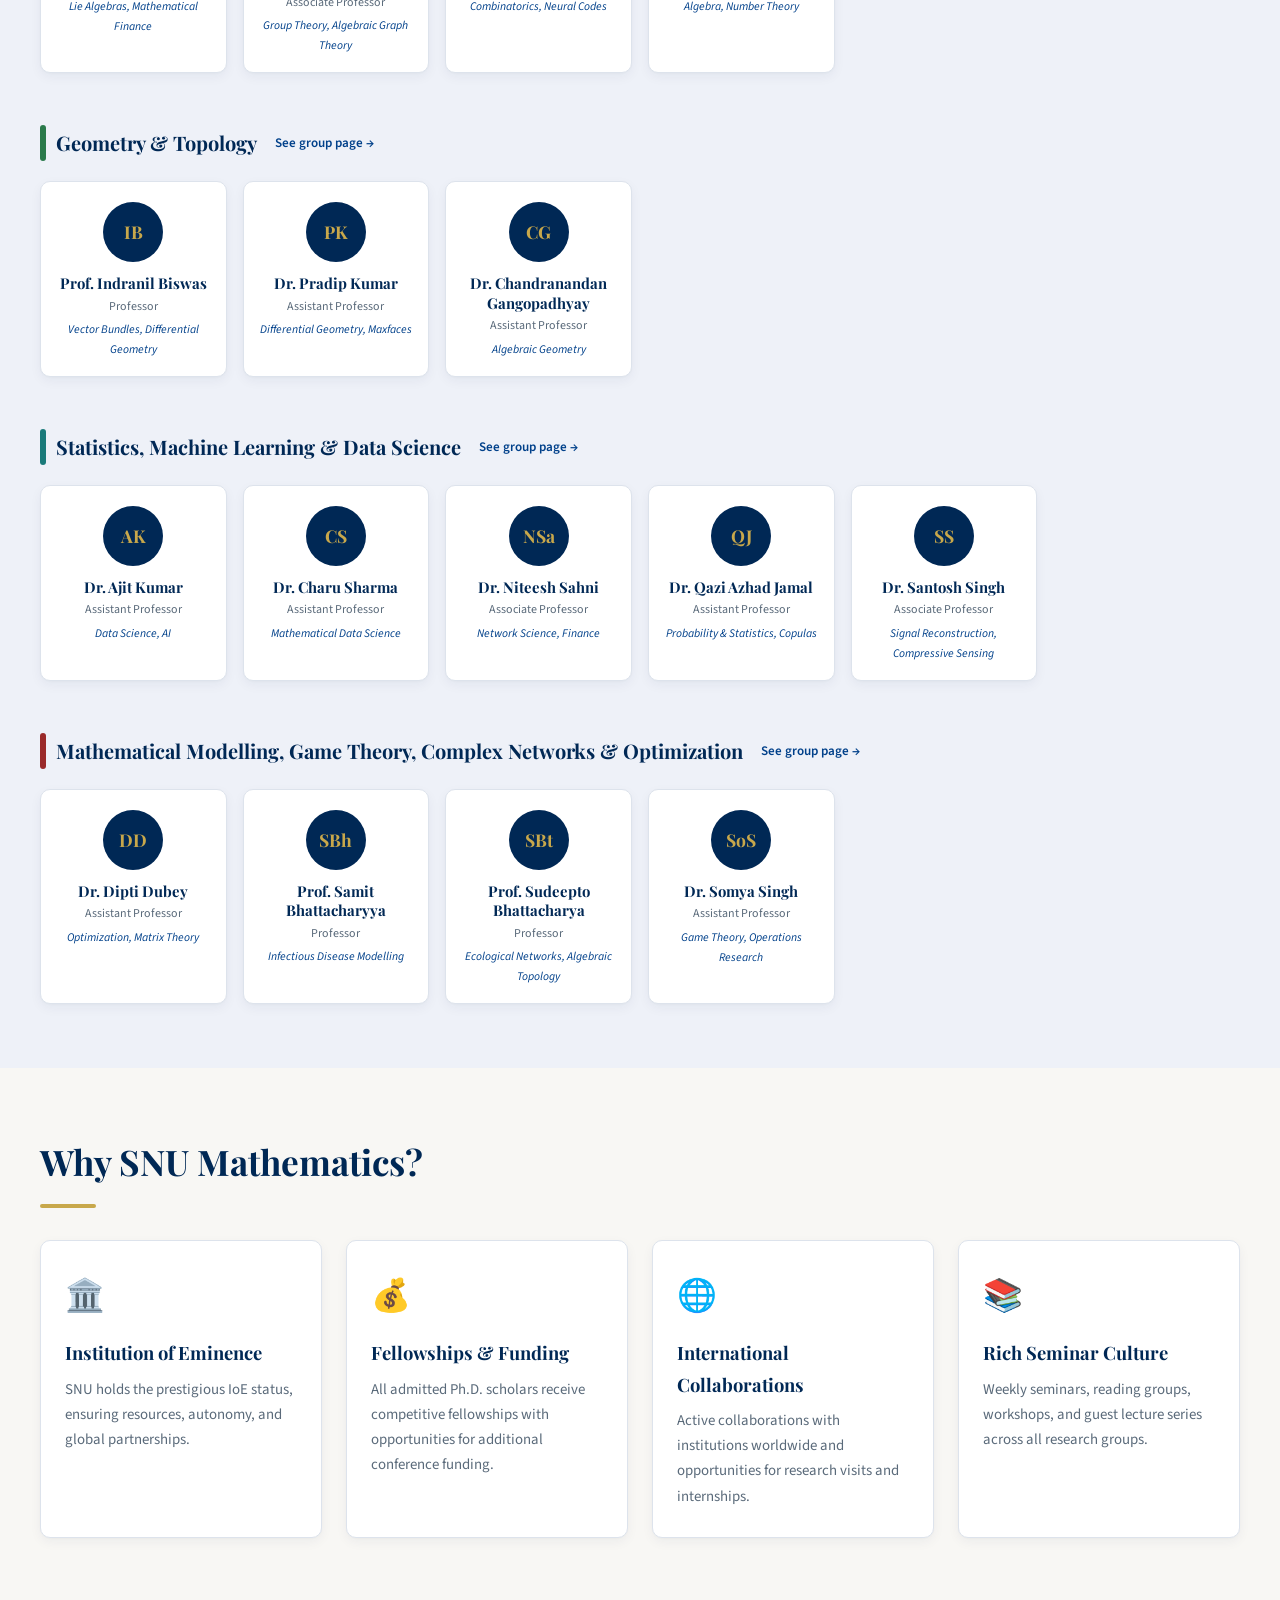
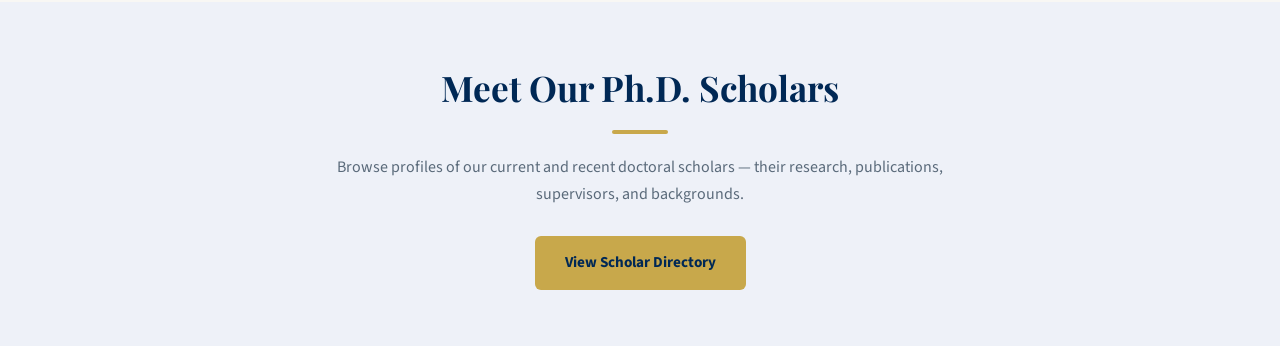
==== commit 354249a8: "index.html" ====
--- a/index.html
+++ b/index.html
@@ -199,7 +199,7 @@
         <a href="modelling.html">See group page →</a>
       </div>
       <div class="fc-grid">
-        <a class="fc" href="https://snu.edu.in/faculty/dipti-dubey/" target="_blank"><div class="fc-avatar">DD</div><div class="fc-name">Dr. Dipti Dubey</div><div class="fc-role">Associate Professor</div><div class="fc-area">Optimization, Matrix Theory</div></a>
+        <a class="fc" href="https://snu.edu.in/faculty/dipti-dubey/" target="_blank"><div class="fc-avatar">DD</div><div class="fc-name">Dr. Dipti Dubey</div><div class="fc-role">Assistant Professor</div><div class="fc-area">Optimization, Matrix Theory</div></a>
         <a class="fc" href="https://snu.edu.in/faculty/samit-battacharyya/" target="_blank"><div class="fc-avatar">SBh</div><div class="fc-name">Prof. Samit Bhattacharyya</div><div class="fc-role">Professor</div><div class="fc-area">Infectious Disease Modelling</div></a>
         <a class="fc" href="https://snu.edu.in/faculty/sudeepto-bhattacharya/" target="_blank"><div class="fc-avatar">SBt</div><div class="fc-name">Prof. Sudeepto Bhattacharya</div><div class="fc-role">Professor</div><div class="fc-area">Ecological Networks, Algebraic Topology</div></a>
         <a class="fc" href="https://snu.edu.in/faculty/somya-singh/" target="_blank"><div class="fc-avatar">SoS</div><div class="fc-name">Dr. Somya Singh</div><div class="fc-role">Assistant Professor</div><div class="fc-area">Game Theory, Operations Research</div></a>
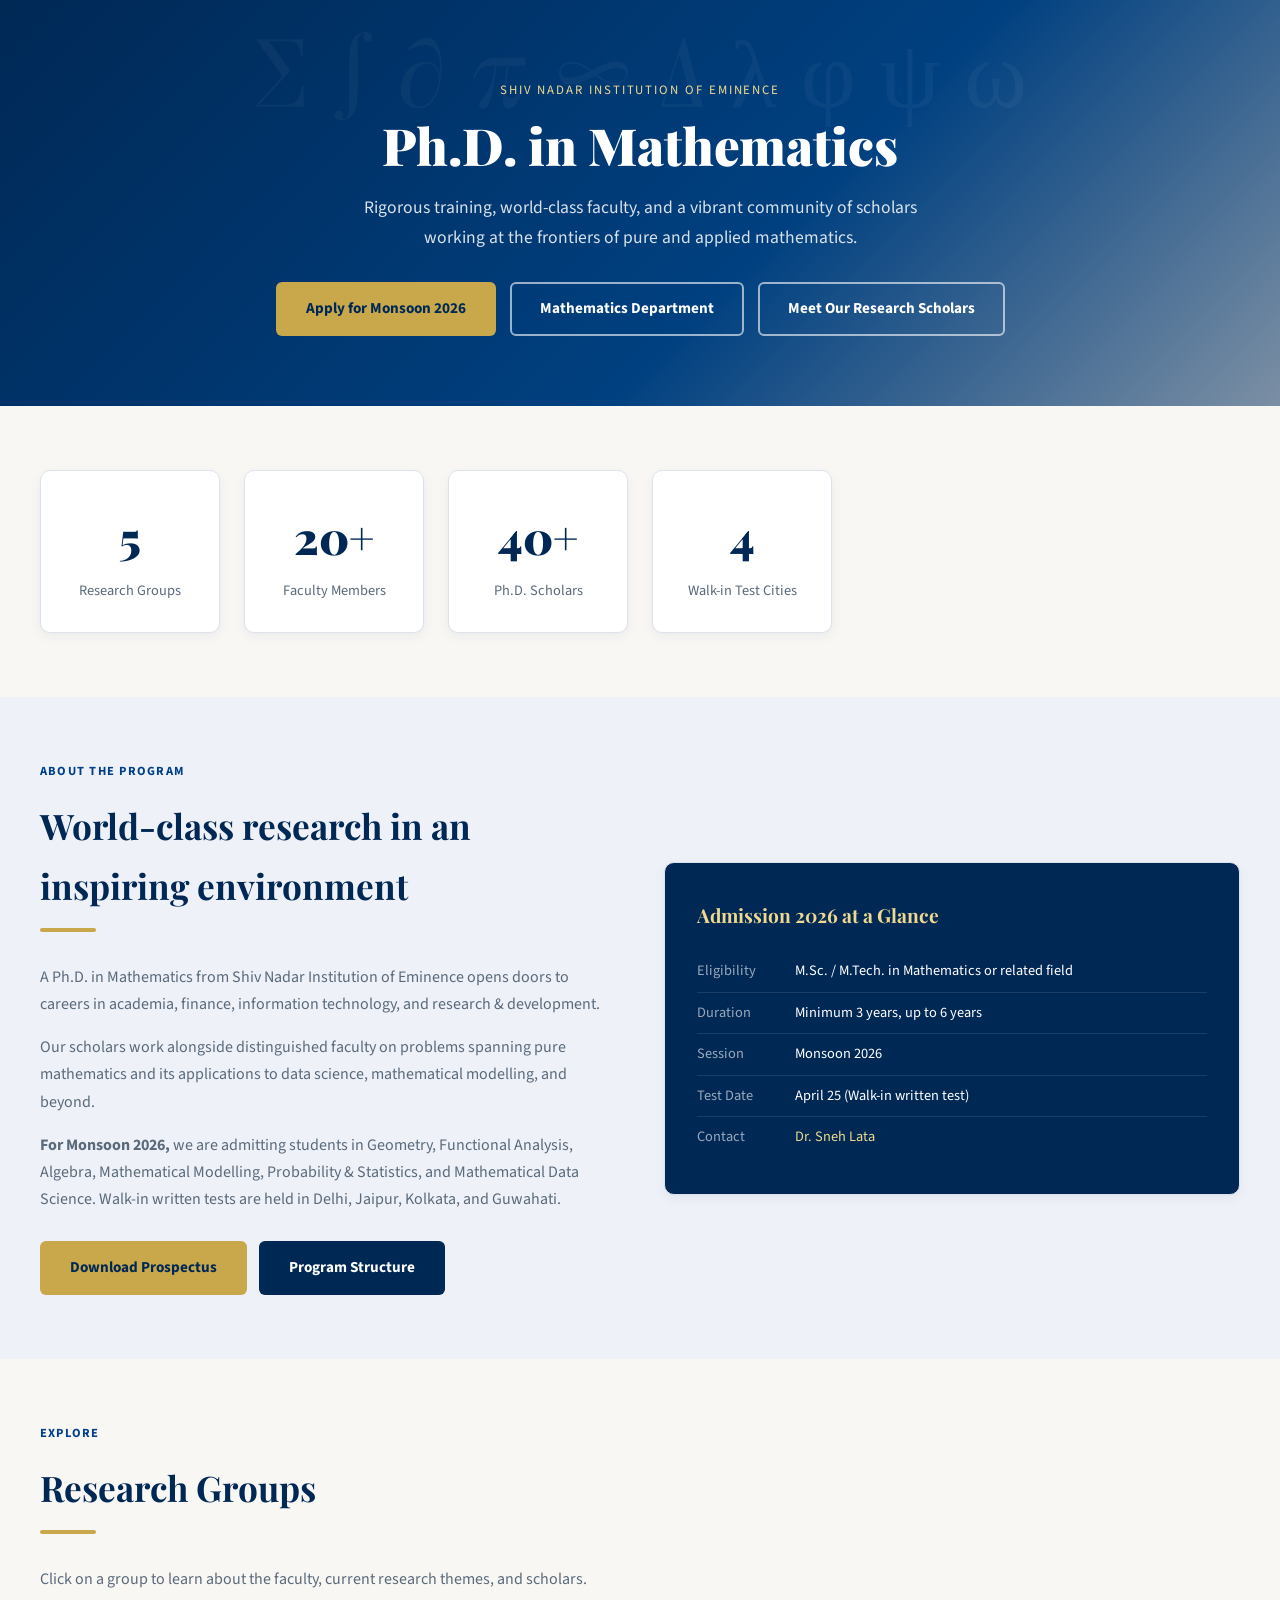
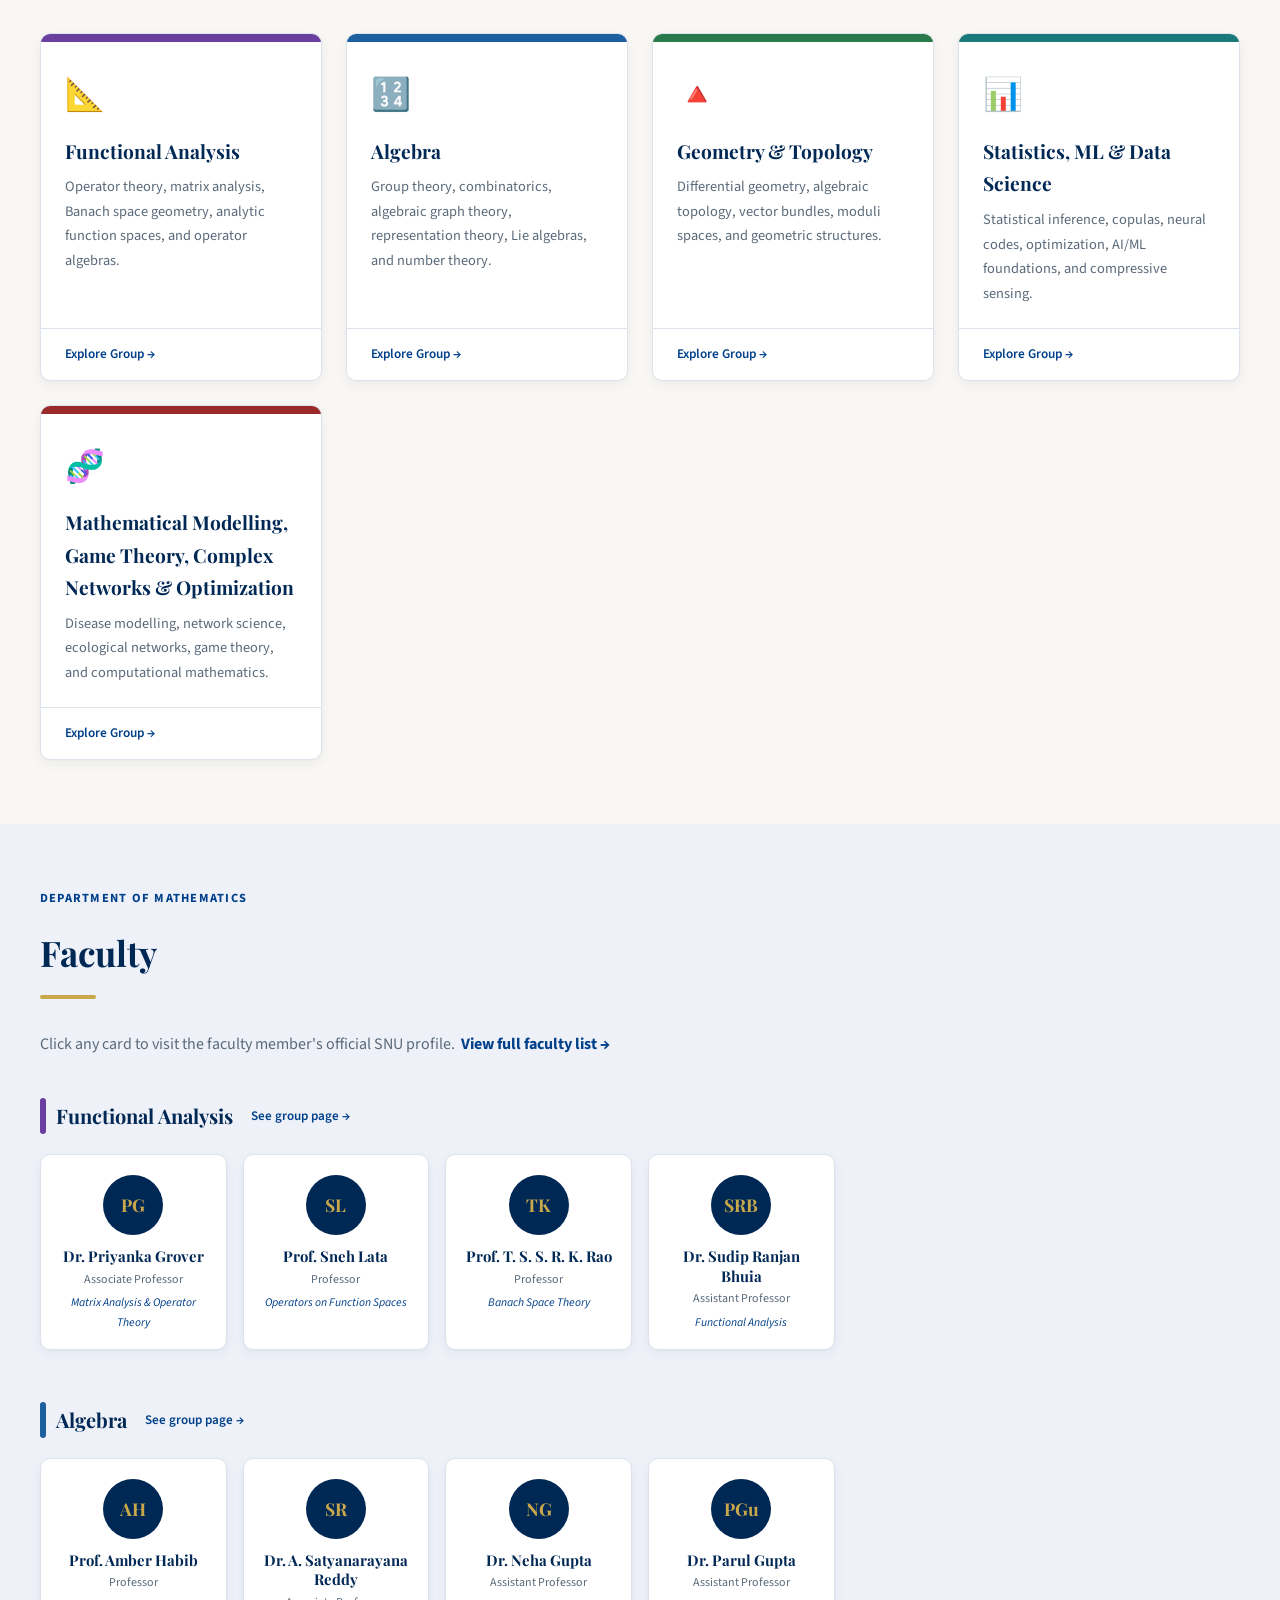
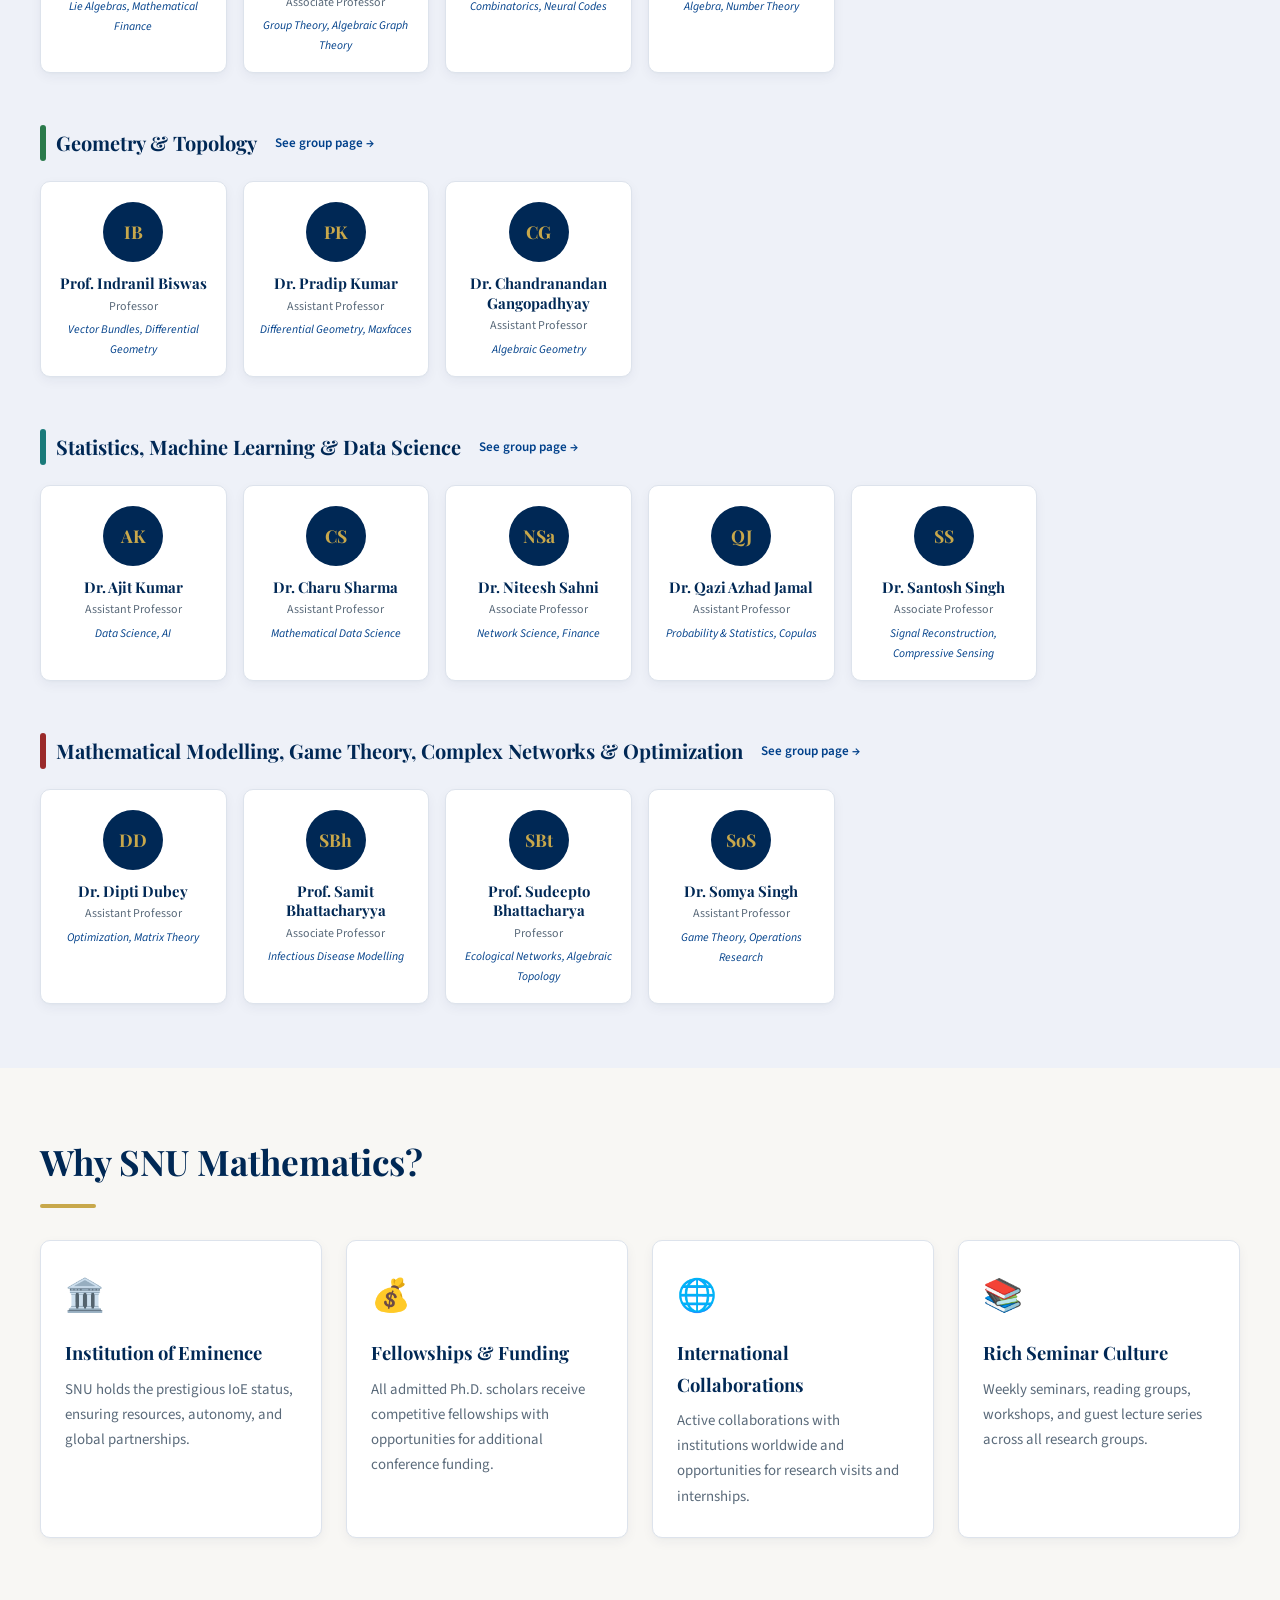
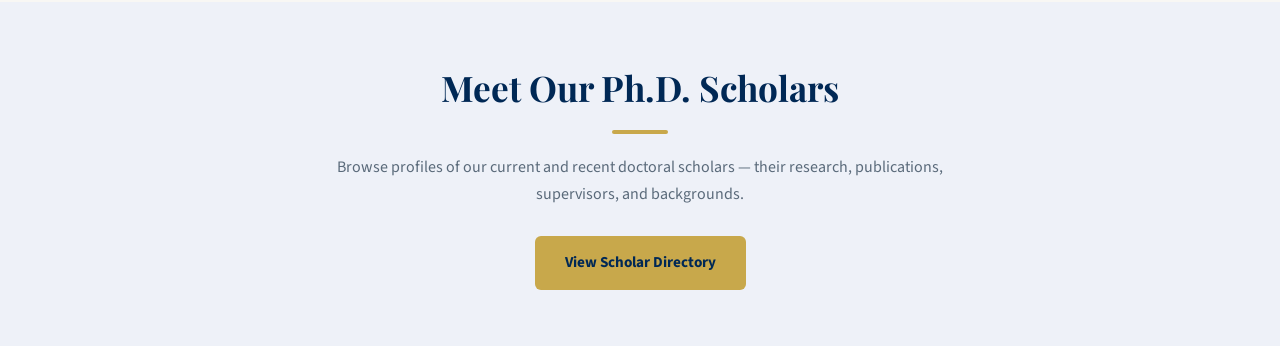
==== commit 8ce43e27: "index.html" ====
--- a/index.html
+++ b/index.html
@@ -200,7 +200,7 @@
       </div>
       <div class="fc-grid">
         <a class="fc" href="https://snu.edu.in/faculty/dipti-dubey/" target="_blank"><div class="fc-avatar">DD</div><div class="fc-name">Dr. Dipti Dubey</div><div class="fc-role">Assistant Professor</div><div class="fc-area">Optimization, Matrix Theory</div></a>
-        <a class="fc" href="https://snu.edu.in/faculty/samit-battacharyya/" target="_blank"><div class="fc-avatar">SBh</div><div class="fc-name">Prof. Samit Bhattacharyya</div><div class="fc-role">Professor</div><div class="fc-area">Infectious Disease Modelling</div></a>
+        <a class="fc" href="https://snu.edu.in/faculty/samit-battacharyya/" target="_blank"><div class="fc-avatar">SBh</div><div class="fc-name">Prof. Samit Bhattacharyya</div><div class="fc-role">Associate Professor</div><div class="fc-area">Infectious Disease Modelling</div></a>
         <a class="fc" href="https://snu.edu.in/faculty/sudeepto-bhattacharya/" target="_blank"><div class="fc-avatar">SBt</div><div class="fc-name">Prof. Sudeepto Bhattacharya</div><div class="fc-role">Professor</div><div class="fc-area">Ecological Networks, Algebraic Topology</div></a>
         <a class="fc" href="https://snu.edu.in/faculty/somya-singh/" target="_blank"><div class="fc-avatar">SoS</div><div class="fc-name">Dr. Somya Singh</div><div class="fc-role">Assistant Professor</div><div class="fc-area">Game Theory, Operations Research</div></a>
       </div>
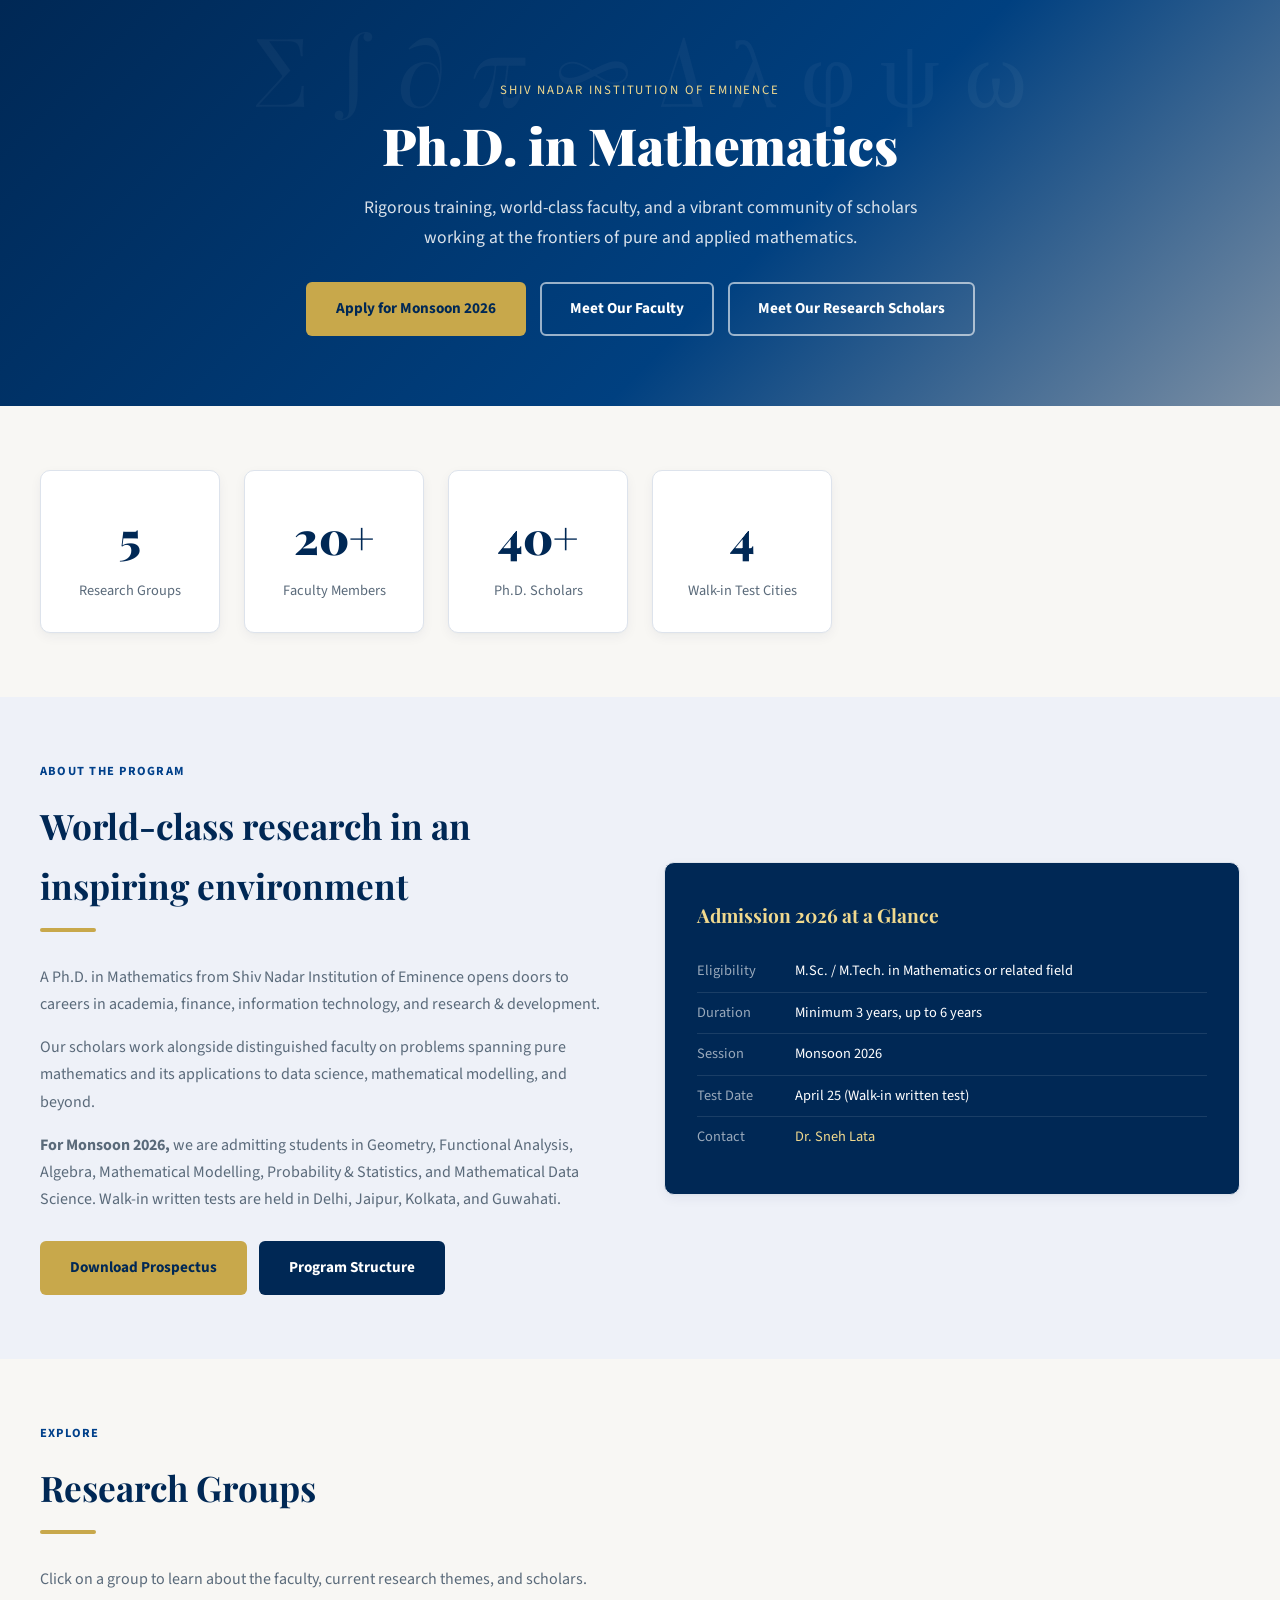
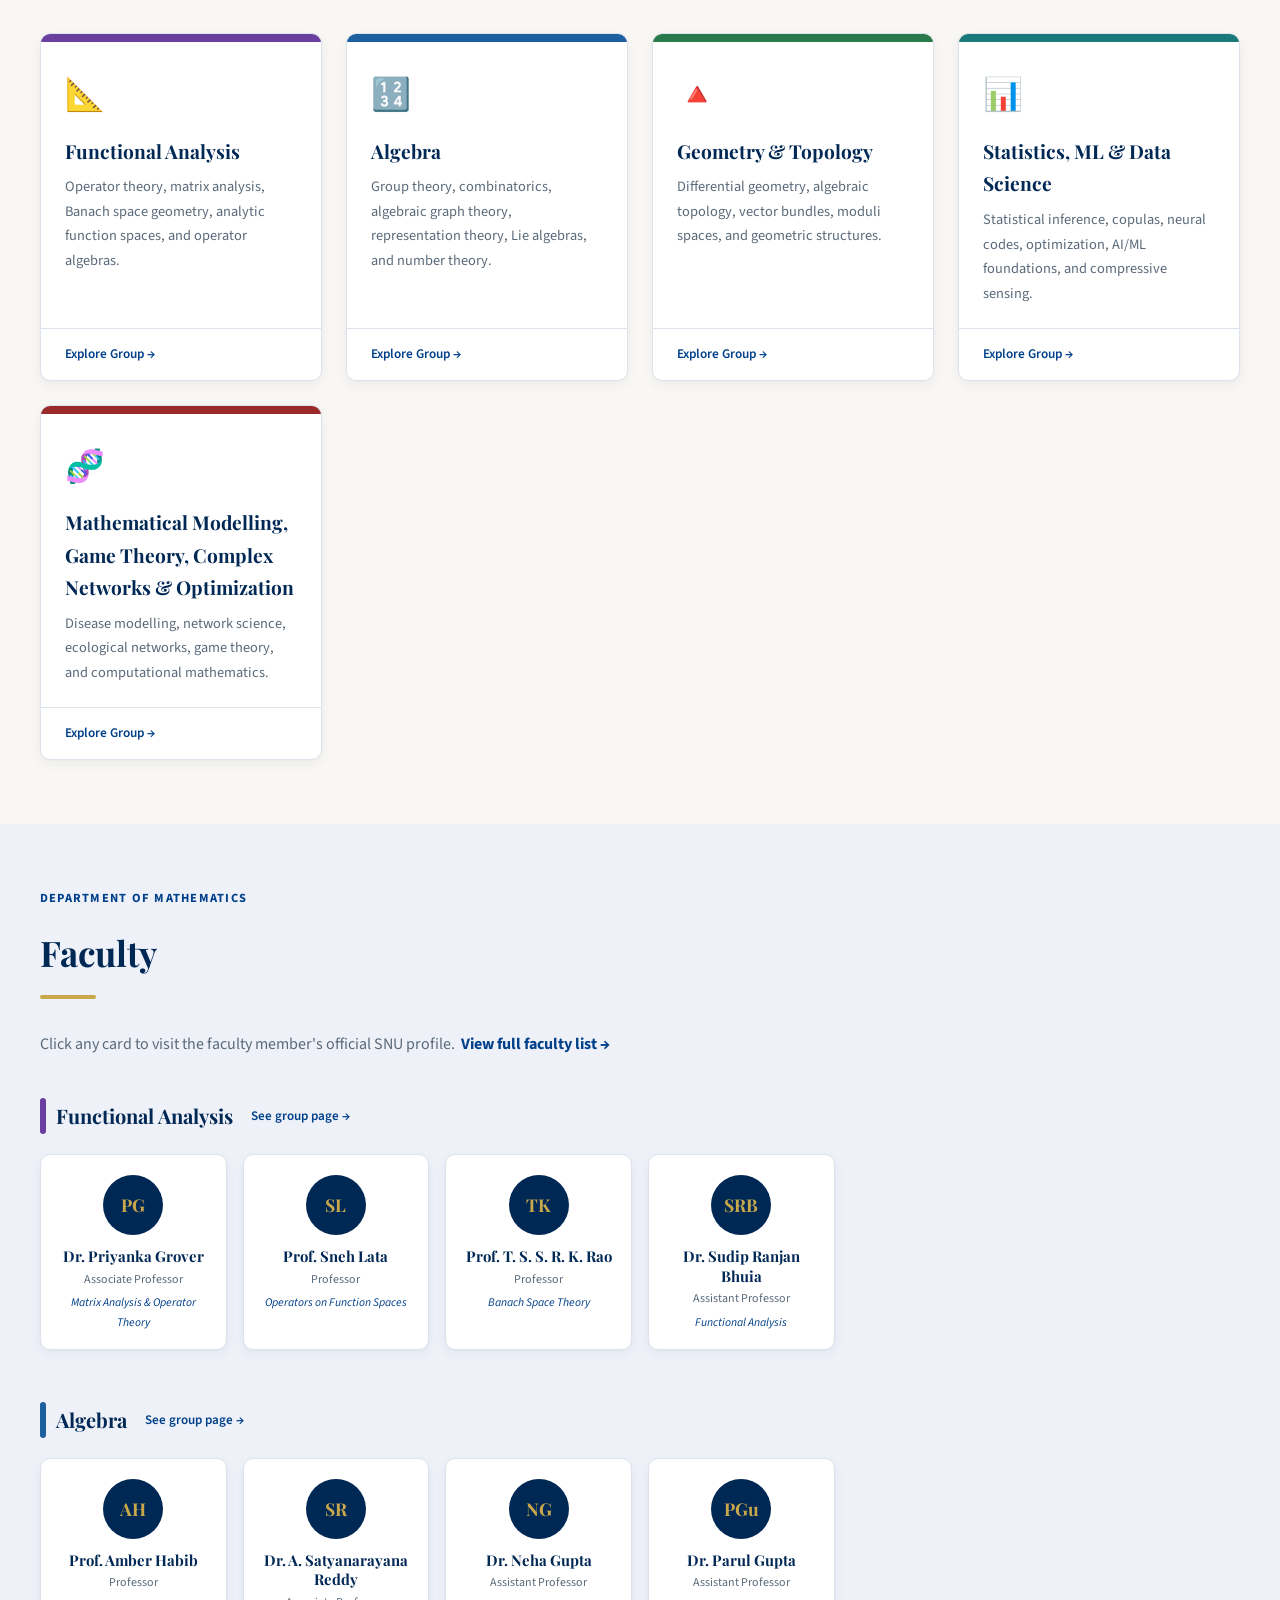
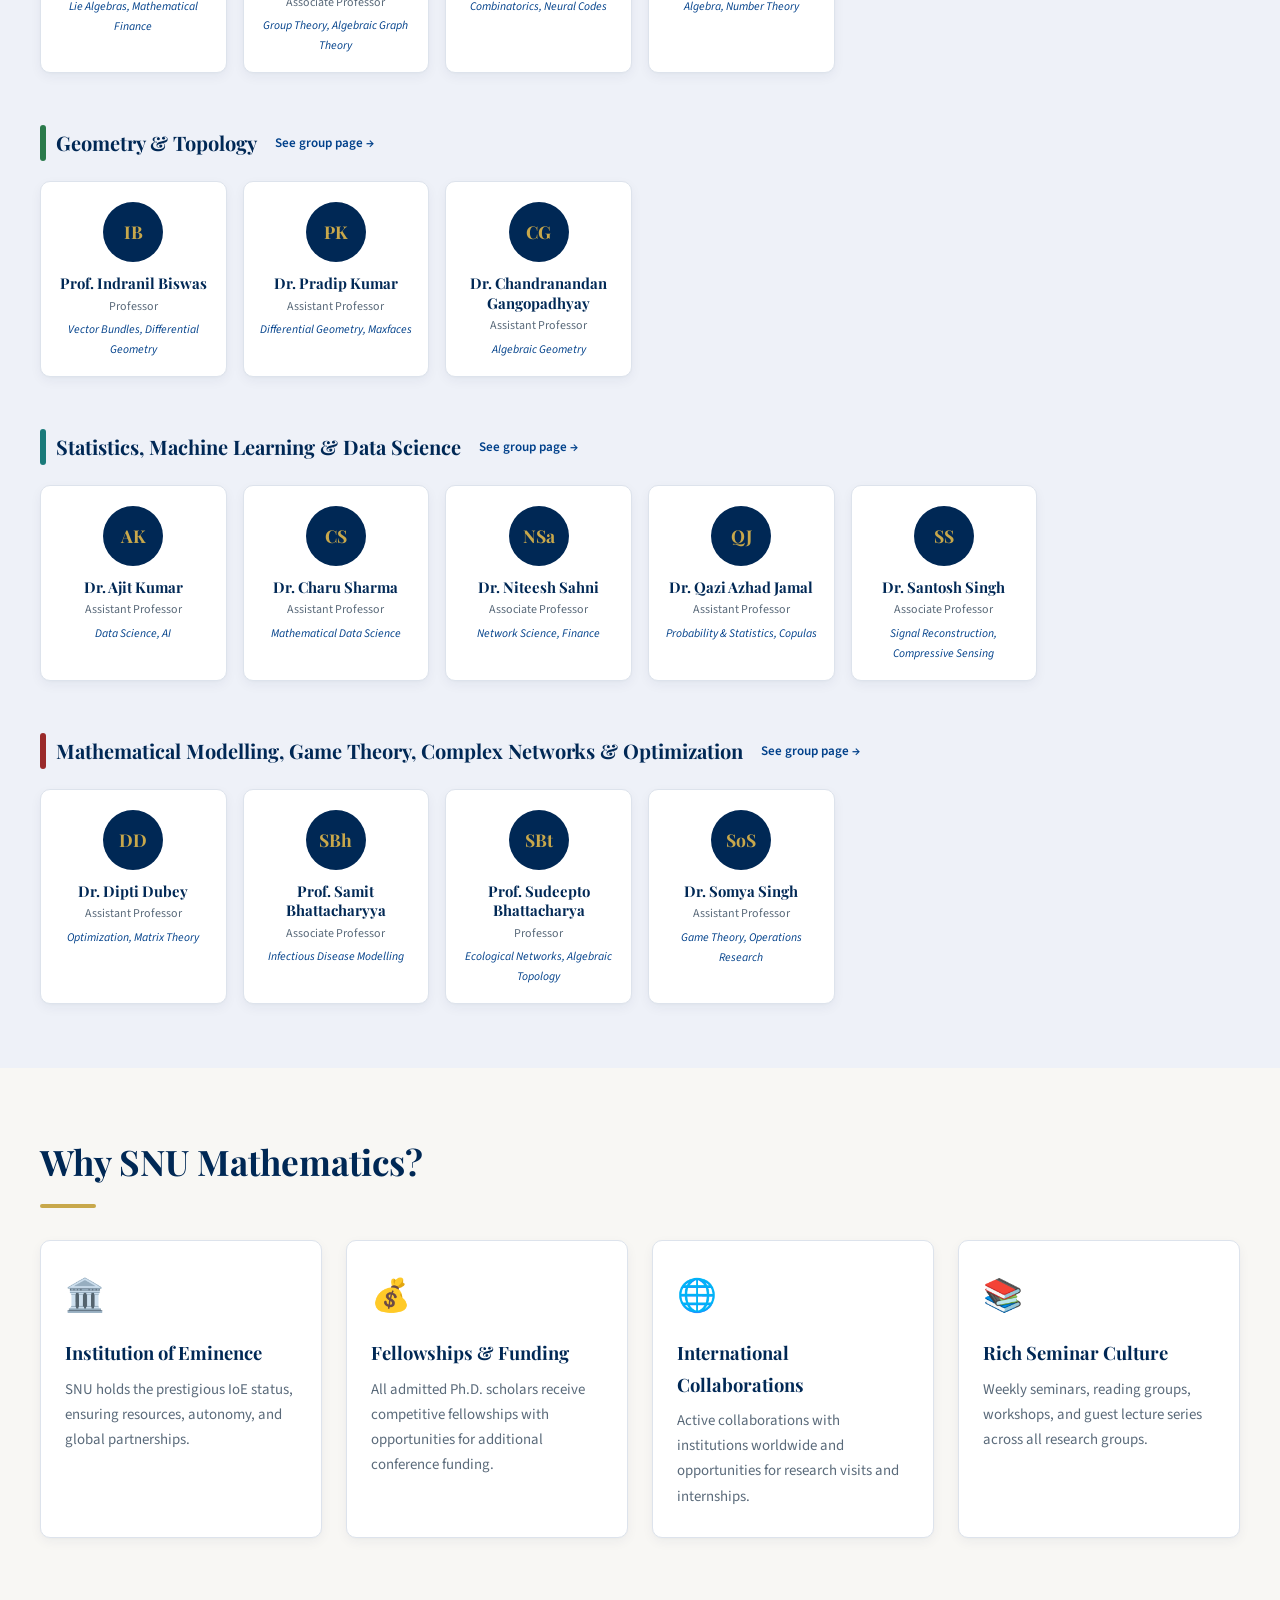
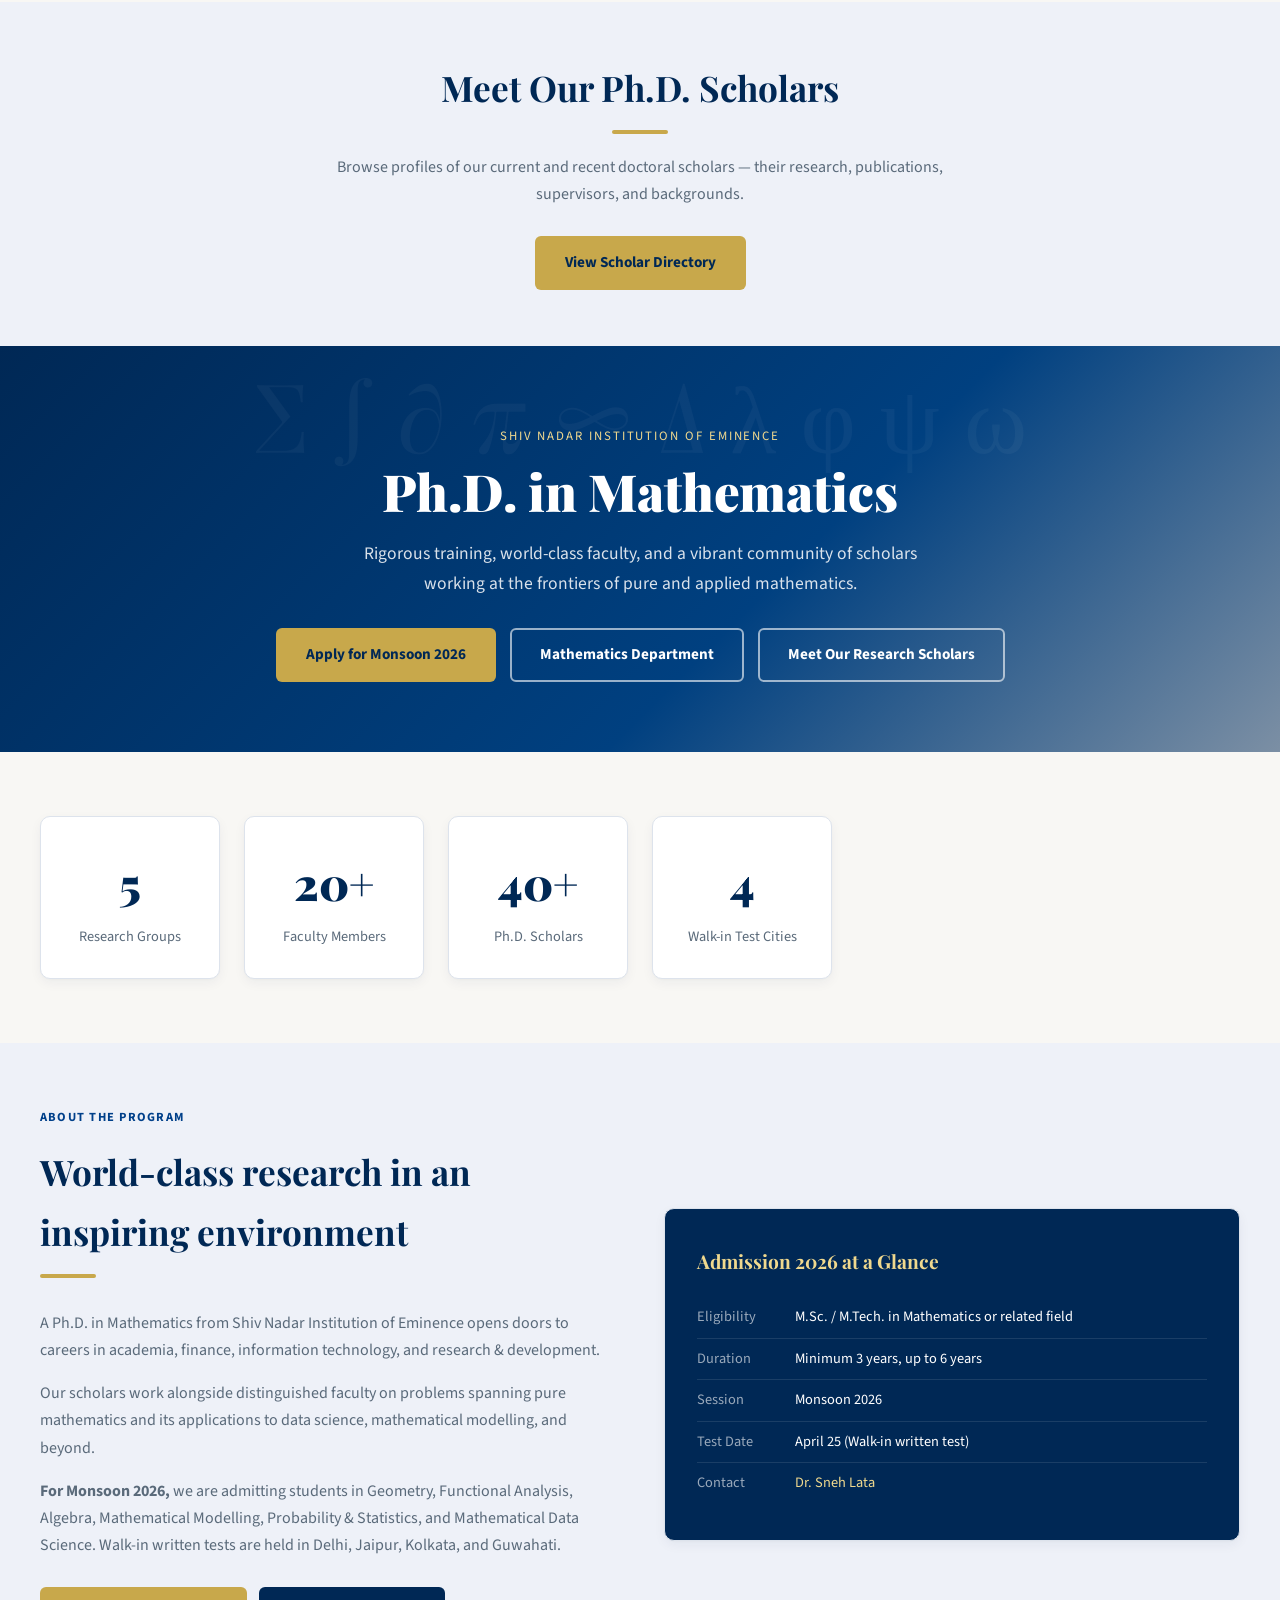
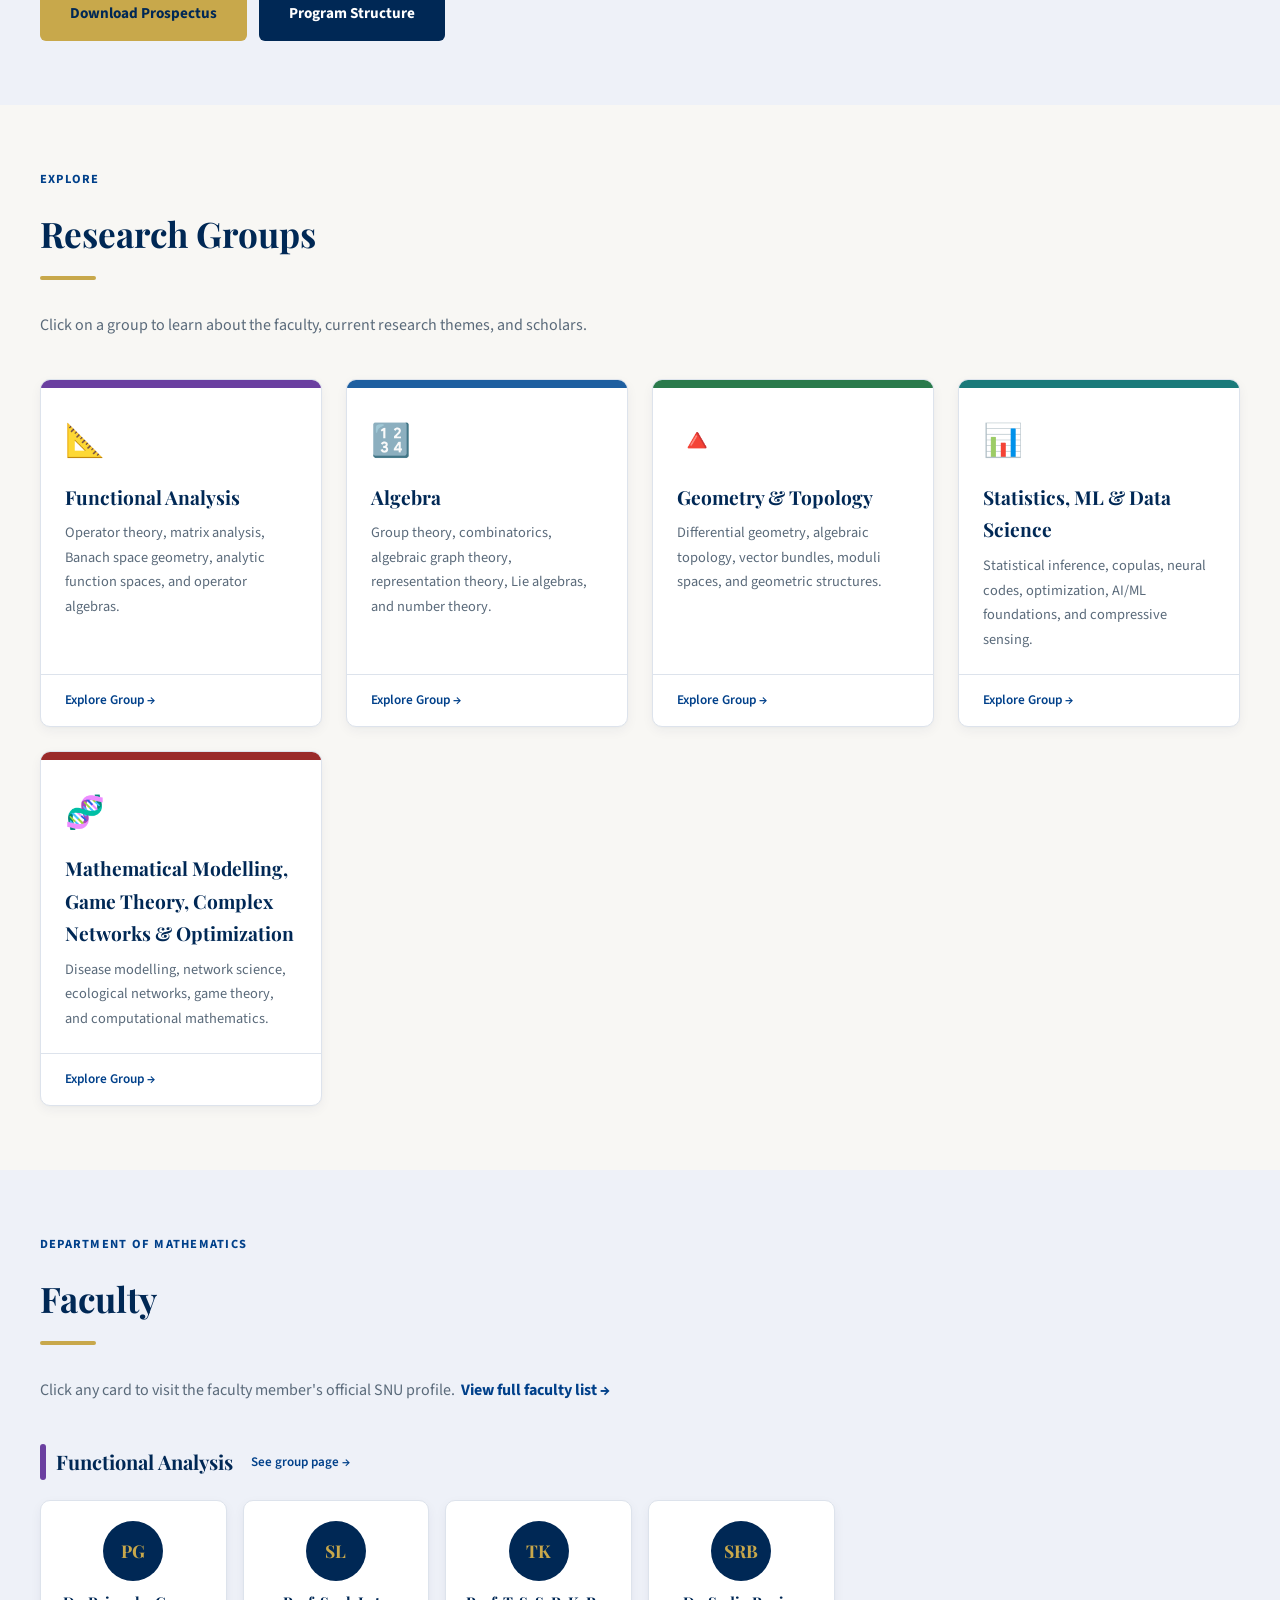
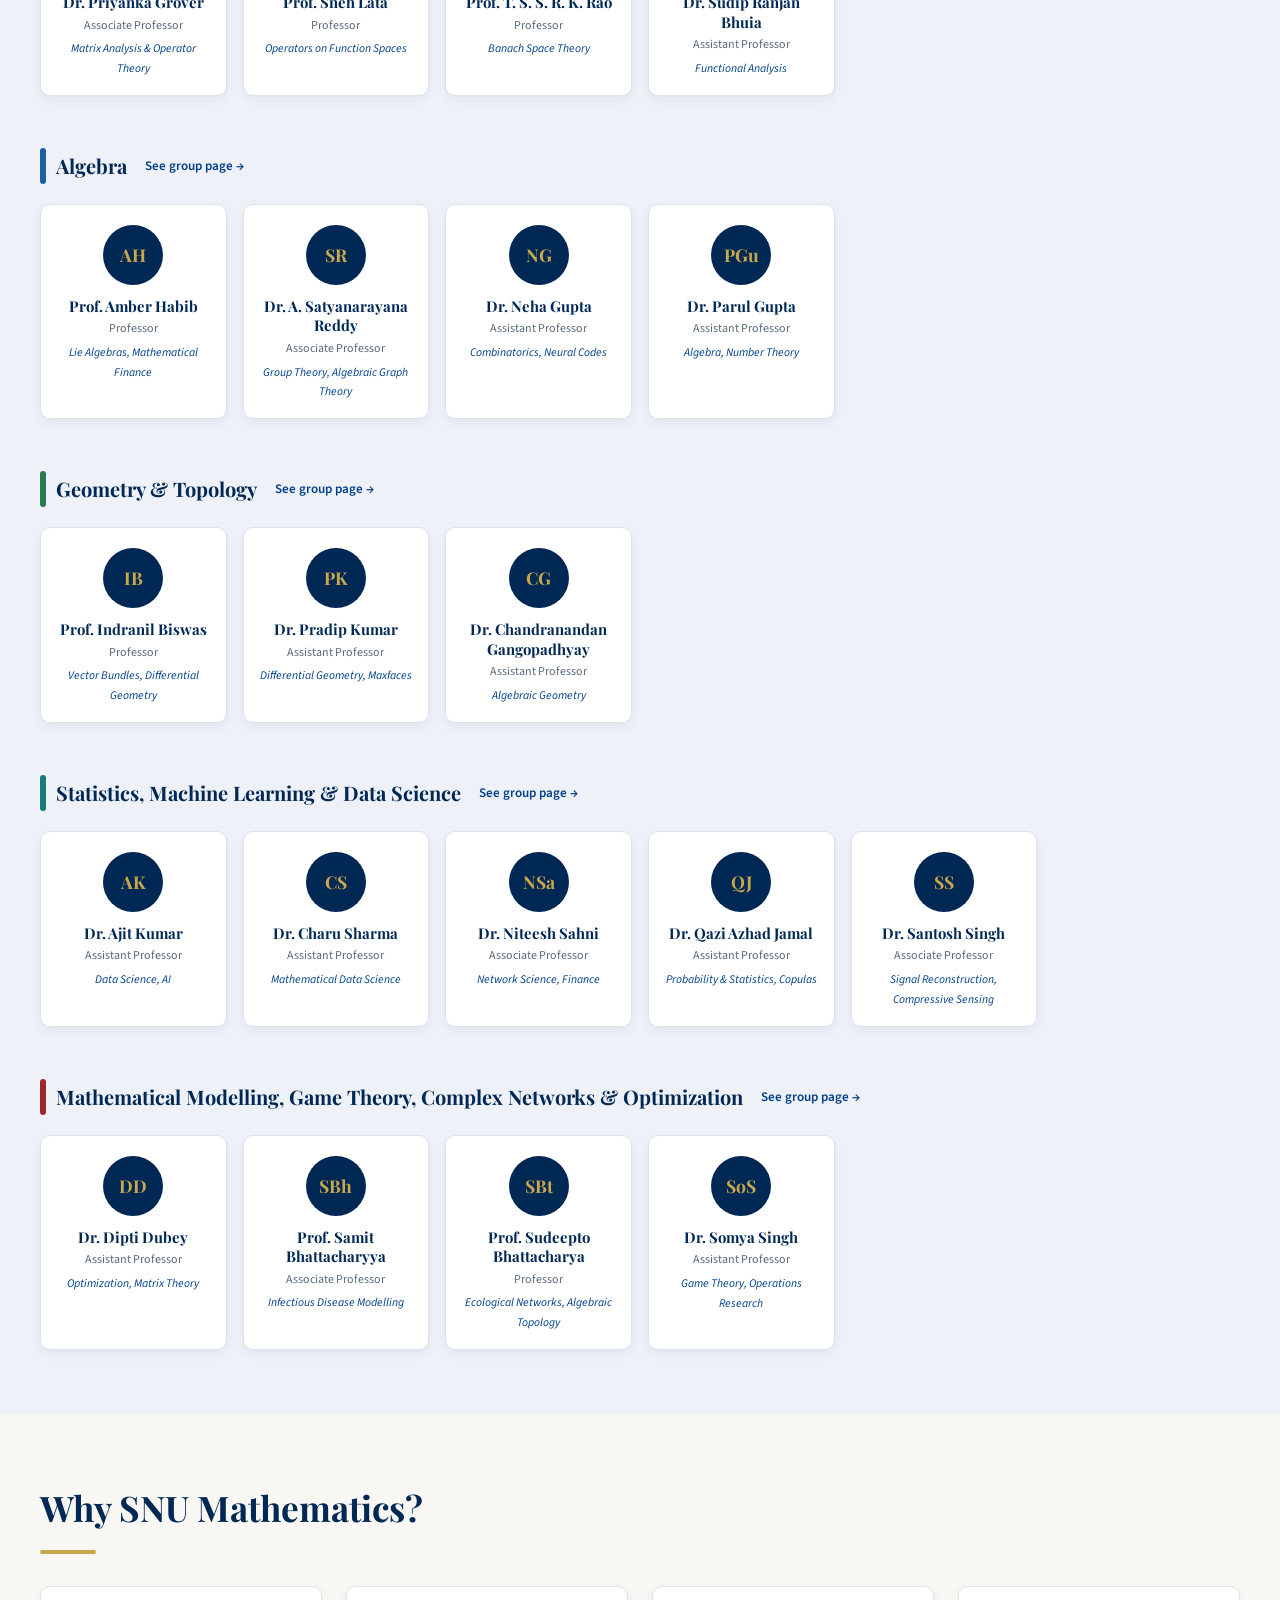
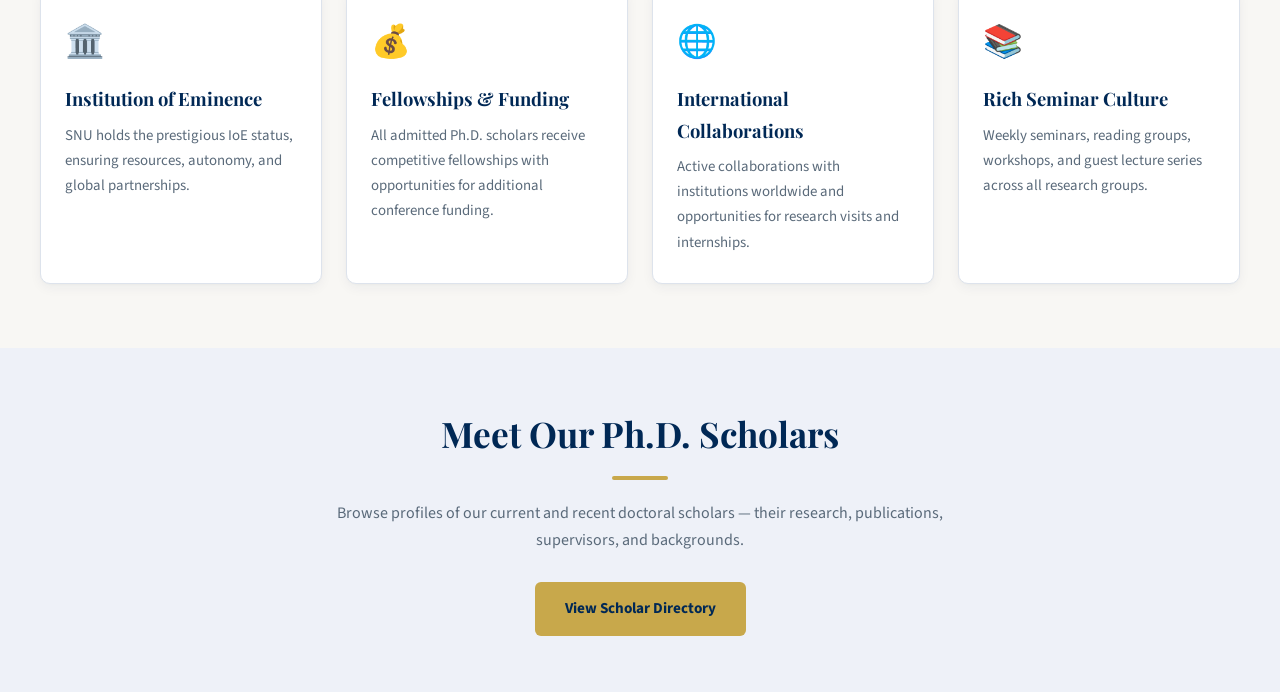
==== commit 04dd4b68: "index.html" ====
--- a/index.html
+++ b/index.html
@@ -1,4 +1,260 @@
 <!DOCTYPE html>
+<html lang="en">
+<head>
+  <meta charset="UTF-8" />
+  <meta name="viewport" content="width=device-width, initial-scale=1.0" />
+  <title>SNU Mathematics — Ph.D. Program</title>
+  <link rel="stylesheet" href="shared.css" />
+  <style>
+    /* Added smooth scrolling for internal links */
+    html { scroll-behavior: smooth; }
+    
+    .fc-grid { display:grid; grid-template-columns:repeat(auto-fill,minmax(170px,1fr)); gap:16px; }
+    .fc { background:var(--card-bg); border:1px solid var(--border); border-radius:var(--radius); box-shadow:var(--shadow); padding:20px 14px 16px; text-align:center; text-decoration:none; color:inherit; transition:transform .2s,box-shadow .2s; display:block; }
+    .fc:hover { transform:translateY(-4px); box-shadow:var(--shadow-lg); text-decoration:none; }
+    .fc-avatar { width:60px; height:60px; border-radius:50%; background:var(--navy); display:flex; align-items:center; justify-content:center; font-family:var(--font-serif); font-size:1.1rem; color:var(--gold); margin:0 auto 12px; font-weight:700; }
+    .fc-name { font-family:var(--font-serif); font-size:.93rem; color:var(--navy); font-weight:700; line-height:1.3; }
+    .fc-role { font-size:.75rem; color:var(--muted); margin-top:5px; line-height:1.4; }
+    .fc-area { font-size:.73rem; color:var(--navy-lt); margin-top:5px; font-style:italic; }
+    .group-label { display:inline-flex; align-items:center; gap:10px; margin-bottom:20px; flex-wrap:wrap; }
+    .group-label-bar { width:6px; height:36px; border-radius:3px; flex-shrink:0; }
+    .group-label h3 { font-family:var(--font-serif); font-size:1.25rem; color:var(--navy); font-weight:700; margin:0; }
+    .group-label a { font-size:.82rem; font-weight:600; color:var(--navy-lt); margin-left:8px; white-space:nowrap; }
+    .group-faculty-block { margin-bottom:52px; }
+    .group-faculty-block:last-child { margin-bottom:0; }
+    
+    /* Ensure the clickable fact cards don't show default link underlines */
+    .fact-link { text-decoration: none; transition: transform 0.2s; }
+    .fact-link:hover { transform: translateY(-3px); }
+  </style>
+</head>
+<body>
+<script src="nav.js"></script>
+
+<section class="hero">
+  <div class="hero-inner">
+    <div class="hero-eyebrow">Shiv Nadar Institution of Eminence</div>
+    <h1>Ph.D. in Mathematics</h1>
+    <p>Rigorous training, world-class faculty, and a vibrant community of scholars working at the frontiers of pure and applied mathematics.</p>
+    <div class="hero-cta">
+      <a class="btn btn-primary" href="https://shivnadaruniversity.nopaperforms.com/ph-d-application-form" target="_blank">Apply for Monsoon 2026</a>
+      <a class="btn btn-outline" href="#faculty">Meet Our Faculty</a>
+      <a class="btn btn-outline" href="students.html">Meet Our Research Scholars</a>
+    </div>
+  </div>
+</section>
+
+<section class="section">
+  <div class="container">
+    <div class="card-grid" style="grid-template-columns:repeat(auto-fill,minmax(180px,1fr));">
+      
+      <a href="#groups" class="fact-link">
+        <div class="card" style="text-align:center;">
+          <div style="font-family:var(--font-serif);font-size:2.8rem;font-weight:900;color:var(--navy);">5</div>
+          <div style="color:var(--muted);font-size:.9rem;margin-top:4px;">Research Groups</div>
+        </div>
+      </a>
+
+      <a href="#faculty" class="fact-link">
+        <div class="card" style="text-align:center;">
+          <div style="font-family:var(--font-serif);font-size:2.8rem;font-weight:900;color:var(--navy);">20+</div>
+          <div style="color:var(--muted);font-size:.9rem;margin-top:4px;">Faculty Members</div>
+        </div>
+      </a>
+
+      <a href="students.html" class="fact-link">
+        <div class="card" style="text-align:center;">
+          <div style="font-family:var(--font-serif);font-size:2.8rem;font-weight:900;color:var(--navy);">40+</div>
+          <div style="color:var(--muted);font-size:.9rem;margin-top:4px;">Ph.D. Scholars</div>
+        </div>
+      </a>
+
+      <a href="#about" class="fact-link">
+        <div class="card" style="text-align:center;">
+          <div style="font-family:var(--font-serif);font-size:2.8rem;font-weight:900;color:var(--navy);">4</div>
+          <div style="color:var(--muted);font-size:.9rem;margin-top:4px;">Walk-in Test Cities</div>
+        </div>
+      </a>
+
+    </div>
+  </div>
+</section>
+
+<section class="section section-alt" id="about">
+  <div class="container" style="display:grid;grid-template-columns:1fr 1fr;gap:48px;align-items:center;">
+    <div>
+      <p class="hero-eyebrow" style="color:var(--navy-lt);letter-spacing:.1em;font-size:.78rem;text-transform:uppercase;font-weight:700;">About the Program</p>
+      <h2 class="section-title">World-class research in an inspiring environment</h2>
+      <div class="gold-rule"></div>
+      <p style="color:var(--muted);margin-bottom:16px;">A Ph.D. in Mathematics from Shiv Nadar Institution of Eminence opens doors to careers in academia, finance, information technology, and research &amp; development.</p>
+      <p style="color:var(--muted);margin-bottom:16px;">Our scholars work alongside distinguished faculty on problems spanning pure mathematics and its applications to data science, mathematical modelling, and beyond.</p>
+      <p style="color:var(--muted);"><strong>For Monsoon 2026,</strong> we are admitting students in Geometry, Functional Analysis, Algebra, Mathematical Modelling, Probability &amp; Statistics, and Mathematical Data Science. Walk-in written tests are held in Delhi, Jaipur, Kolkata, and Guwahati.</p>
+      <div style="margin-top:28px;display:flex;gap:12px;flex-wrap:wrap;">
+        <a class="btn btn-primary" href="https://snu.edu.in/site/assets/files/6957/phd_prospectus-mon2026.pdf" target="_blank">Download Prospectus</a>
+        <a class="btn" style="background:var(--navy);color:#fff;" href="https://snu.edu.in/programs/phd-in-mathematics/programme-structure/" target="_blank">Program Structure</a>
+      </div>
+    </div>
+    <div>
+      <div class="card" style="background:var(--navy);color:#fff;padding:36px 32px;">
+        <h3 style="font-family:var(--font-serif);color:var(--gold-lt);font-size:1.2rem;margin-bottom:20px;">Admission 2026 at a Glance</h3>
+        <table style="width:100%;border-collapse:collapse;font-size:.9rem;">
+          <tr><td style="padding:8px 0;border-bottom:1px solid rgba(255,255,255,.1);color:rgba(255,255,255,.6);">Eligibility</td><td style="padding:8px 0 8px 12px;border-bottom:1px solid rgba(255,255,255,.1);">M.Sc. / M.Tech. in Mathematics or related field</td></tr>
+          <tr><td style="padding:8px 0;border-bottom:1px solid rgba(255,255,255,.1);color:rgba(255,255,255,.6);">Duration</td><td style="padding:8px 0 8px 12px;border-bottom:1px solid rgba(255,255,255,.1);">Minimum 3 years, up to 6 years</td></tr>
+          <tr><td style="padding:8px 0;border-bottom:1px solid rgba(255,255,255,.1);color:rgba(255,255,255,.6);">Session</td><td style="padding:8px 0 8px 12px;border-bottom:1px solid rgba(255,255,255,.1);">Monsoon 2026</td></tr>
+          <tr><td style="padding:8px 0;border-bottom:1px solid rgba(255,255,255,.1);color:rgba(255,255,255,.6);">Test Date</td><td style="padding:8px 0 8px 12px;border-bottom:1px solid rgba(255,255,255,.1);">April 25 (Walk-in written test)</td></tr>
+          <tr><td style="padding:8px 0;color:rgba(255,255,255,.6);">Contact</td><td style="padding:8px 0 8px 12px;"><a href="mailto:sneh.lata@snu.edu.in" style="color:var(--gold-lt);">Dr. Sneh Lata</a></td></tr>
+        </table>
+      </div>
+    </div>
+  </div>
+</section>
+
+<section class="section" id="groups">
+  <div class="container">
+    <p class="hero-eyebrow" style="color:var(--navy-lt);letter-spacing:.1em;font-size:.78rem;text-transform:uppercase;font-weight:700;">Explore</p>
+    <h2 class="section-title">Research Groups</h2>
+    <div class="gold-rule"></div>
+    <p class="section-sub">Click on a group to learn about the faculty, current research themes, and scholars.</p>
+    <div class="card-grid">
+
+      <a class="group-card" href="functional.html" style="text-decoration:none;color:inherit;">
+        <div class="group-card-banner acc-purple"></div>
+        <div class="group-card-body"><div style="font-size:2rem;margin-bottom:12px;">📐</div><h3>Functional Analysis</h3><p>Operator theory, matrix analysis, Banach space geometry, analytic function spaces, and operator algebras.</p></div>
+        <div class="group-card-footer">Explore Group →</div>
+      </a>
+
+      <a class="group-card" href="algebra.html" style="text-decoration:none;color:inherit;">
+        <div class="group-card-banner acc-blue"></div>
+        <div class="group-card-body"><div style="font-size:2rem;margin-bottom:12px;">🔢</div><h3>Algebra</h3><p>Group theory, combinatorics, algebraic graph theory, representation theory, Lie algebras, and number theory.</p></div>
+        <div class="group-card-footer">Explore Group →</div>
+      </a>
+
+      <a class="group-card" href="geometry.html" style="text-decoration:none;color:inherit;">
+        <div class="group-card-banner acc-green"></div>
+        <div class="group-card-body"><div style="font-size:2rem;margin-bottom:12px;">🔺</div><h3>Geometry &amp; Topology</h3><p>Differential geometry, algebraic topology, vector bundles, moduli spaces, and geometric structures.</p></div>
+        <div class="group-card-footer">Explore Group →</div>
+      </a>
+
+      <a class="group-card" href="stats-ml.html" style="text-decoration:none;color:inherit;">
+        <div class="group-card-banner acc-teal"></div>
+        <div class="group-card-body"><div style="font-size:2rem;margin-bottom:12px;">📊</div><h3>Statistics, ML &amp; Data Science</h3><p>Statistical inference, copulas, neural codes, optimization, AI/ML foundations, and compressive sensing.</p></div>
+        <div class="group-card-footer">Explore Group →</div>
+      </a>
+
+      <a class="group-card" href="modelling.html" style="text-decoration:none;color:inherit;">
+        <div class="group-card-banner acc-red"></div>
+        <div class="group-card-body"><div style="font-size:2rem;margin-bottom:12px;">🧬</div><h3>Mathematical Modelling, Game Theory, Complex Networks &amp; Optimization</h3><p>Disease modelling, network science, ecological networks, game theory, and computational mathematics.</p></div>
+        <div class="group-card-footer">Explore Group →</div>
+      </a>
+
+    </div>
+  </div>
+</section>
+
+<section class="section section-alt" id="faculty">
+  <div class="container">
+    <p class="hero-eyebrow" style="color:var(--navy-lt);letter-spacing:.1em;font-size:.78rem;text-transform:uppercase;font-weight:700;">Department of Mathematics</p>
+    <h2 class="section-title">Faculty</h2>
+    <div class="gold-rule"></div>
+    <p class="section-sub">Click any card to visit the faculty member's official SNU profile. &nbsp;<a href="https://snu.edu.in/schools/school-of-natural-sciences/faculty/" target="_blank" style="font-weight:700;">View full faculty list →</a></p>
+
+    <div class="group-faculty-block">
+      <div class="group-label">
+        <div class="group-label-bar" style="background:#6a3fa0;"></div>
+        <h3>Functional Analysis</h3>
+        <a href="functional.html">See group page →</a>
+      </div>
+      <div class="fc-grid">
+        <a class="fc" href="https://snu.edu.in/schools/school-of-natural-sciences/faculty/priyanka-grover/" target="_blank"><div class="fc-avatar">PG</div><div class="fc-name">Dr. Priyanka Grover</div><div class="fc-role">Associate Professor</div><div class="fc-area">Matrix Analysis &amp; Operator Theory</div></a>
+        <a class="fc" href="https://snu.edu.in/faculty/sneh-lata/" target="_blank"><div class="fc-avatar">SL</div><div class="fc-name">Prof. Sneh Lata</div><div class="fc-role">Professor</div><div class="fc-area">Operators on Function Spaces</div></a>
+        <a class="fc" href="https://snu.edu.in/faculty/taduri-srinivasa-siva-rama-krishnarao/" target="_blank"><div class="fc-avatar">TK</div><div class="fc-name">Prof. T. S. S. R. K. Rao</div><div class="fc-role">Professor</div><div class="fc-area">Banach Space Theory</div></a>
+        <a class="fc" href="https://snu.edu.in/faculty/sudip-ranjan-bhuia/" target="_blank"><div class="fc-avatar">SRB</div><div class="fc-name">Dr. Sudip Ranjan Bhuia</div><div class="fc-role">Assistant Professor</div><div class="fc-area">Functional Analysis</div></a>
+      </div>
+    </div>
+
+    <div class="group-faculty-block">
+      <div class="group-label">
+        <div class="group-label-bar" style="background:#1e5fa0;"></div>
+        <h3>Algebra</h3>
+        <a href="algebra.html">See group page →</a>
+      </div>
+      <div class="fc-grid">
+        <a class="fc" href="https://snu.edu.in/faculty/amber-habib/" target="_blank"><div class="fc-avatar">AH</div><div class="fc-name">Prof. Amber Habib</div><div class="fc-role">Professor</div><div class="fc-area">Lie Algebras, Mathematical Finance</div></a>
+        <a class="fc" href="https://snu.edu.in/faculty/satyanarayana-reddy/" target="_blank"><div class="fc-avatar">SR</div><div class="fc-name">Dr. A. Satyanarayana Reddy</div><div class="fc-role">Associate Professor</div><div class="fc-area">Group Theory, Algebraic Graph Theory</div></a>
+        <a class="fc" href="https://snu.edu.in/faculty/neha-gupta/" target="_blank"><div class="fc-avatar">NG</div><div class="fc-name">Dr. Neha Gupta</div><div class="fc-role">Assistant Professor</div><div class="fc-area">Combinatorics, Neural Codes</div></a>
+        <a class="fc" href="https://snu.edu.in/faculty/parul-gupta/" target="_blank"><div class="fc-avatar">PGu</div><div class="fc-name">Dr. Parul Gupta</div><div class="fc-role">Assistant Professor</div><div class="fc-area">Algebra, Number Theory</div></a>
+      </div>
+    </div>
+
+    <div class="group-faculty-block">
+      <div class="group-label">
+        <div class="group-label-bar" style="background:#2a7a4b;"></div>
+        <h3>Geometry &amp; Topology</h3>
+        <a href="geometry.html">See group page →</a>
+      </div>
+      <div class="fc-grid">
+        <a class="fc" href="https://snu.edu.in/faculty/indranil-biswas/" target="_blank"><div class="fc-avatar">IB</div><div class="fc-name">Prof. Indranil Biswas</div><div class="fc-role">Professor</div><div class="fc-area">Vector Bundles, Differential Geometry</div></a>
+        <a class="fc" href="https://snu.edu.in/faculty/pradip-kumar/" target="_blank"><div class="fc-avatar">PK</div><div class="fc-name">Dr. Pradip Kumar</div><div class="fc-role">Assistant Professor</div><div class="fc-area">Differential Geometry, Maxfaces</div></a>
+        <a class="fc" href="https://snu.edu.in/faculty/chandranandan-gangopadhyay/" target="_blank"><div class="fc-avatar">CG</div><div class="fc-name">Dr. Chandranandan Gangopadhyay</div><div class="fc-role">Assistant Professor</div><div class="fc-area">Algebraic Geometry</div></a>
+      </div>
+    </div>
+
+    <div class="group-faculty-block">
+      <div class="group-label">
+        <div class="group-label-bar" style="background:#1a7a7a;"></div>
+        <h3>Statistics, Machine Learning &amp; Data Science</h3>
+        <a href="stats-ml.html">See group page →</a>
+      </div>
+      <div class="fc-grid">
+        <a class="fc" href="https://snu.edu.in/faculty/ajit-kumar/" target="_blank"><div class="fc-avatar">AK</div><div class="fc-name">Dr. Ajit Kumar</div><div class="fc-role">Assistant Professor</div><div class="fc-area">Data Science, AI</div></a>
+        <a class="fc" href="https://snu.edu.in/faculty/charu-sharma/" target="_blank"><div class="fc-avatar">CS</div><div class="fc-name">Dr. Charu Sharma</div><div class="fc-role">Assistant Professor</div><div class="fc-area">Mathematical Data Science</div></a>
+        <a class="fc" href="https://snu.edu.in/faculty/niteesh-sahni/" target="_blank"><div class="fc-avatar">NSa</div><div class="fc-name">Dr. Niteesh Sahni</div><div class="fc-role">Associate Professor</div><div class="fc-area">Network Science, Finance</div></a>
+        <a class="fc" href="https://snu.edu.in/faculty/qazi-azhad-jamal/" target="_blank"><div class="fc-avatar">QJ</div><div class="fc-name">Dr. Qazi Azhad Jamal</div><div class="fc-role">Assistant Professor</div><div class="fc-area">Probability &amp; Statistics, Copulas</div></a>
+        <a class="fc" href="https://snu.edu.in/faculty/santosh-singh/" target="_blank"><div class="fc-avatar">SS</div><div class="fc-name">Dr. Santosh Singh</div><div class="fc-role">Associate Professor</div><div class="fc-area">Signal Reconstruction, Compressive Sensing</div></a>
+      </div>
+    </div>
+
+    <div class="group-faculty-block">
+      <div class="group-label">
+        <div class="group-label-bar" style="background:#9a2a2a;"></div>
+        <h3>Mathematical Modelling, Game Theory, Complex Networks &amp; Optimization</h3>
+        <a href="modelling.html">See group page →</a>
+      </div>
+      <div class="fc-grid">
+        <a class="fc" href="https://snu.edu.in/faculty/dipti-dubey/" target="_blank"><div class="fc-avatar">DD</div><div class="fc-name">Dr. Dipti Dubey</div><div class="fc-role">Assistant Professor</div><div class="fc-area">Optimization, Matrix Theory</div></a>
+        <a class="fc" href="https://snu.edu.in/faculty/samit-battacharyya/" target="_blank"><div class="fc-avatar">SBh</div><div class="fc-name">Prof. Samit Bhattacharyya</div><div class="fc-role">Associate Professor</div><div class="fc-area">Infectious Disease Modelling</div></a>
+        <a class="fc" href="https://snu.edu.in/faculty/sudeepto-bhattacharya/" target="_blank"><div class="fc-avatar">SBt</div><div class="fc-name">Prof. Sudeepto Bhattacharya</div><div class="fc-role">Professor</div><div class="fc-area">Ecological Networks, Algebraic Topology</div></a>
+        <a class="fc" href="https://snu.edu.in/faculty/somya-singh/" target="_blank"><div class="fc-avatar">SoS</div><div class="fc-name">Dr. Somya Singh</div><div class="fc-role">Assistant Professor</div><div class="fc-area">Game Theory, Operations Research</div></a>
+      </div>
+    </div>
+
+  </div>
+</section>
+
+<section class="section">
+  <div class="container">
+    <h2 class="section-title">Why SNU Mathematics?</h2>
+    <div class="gold-rule"></div>
+    <div class="card-grid">
+      <div class="card"><div class="card-icon">🏛️</div><h3>Institution of Eminence</h3><p>SNU holds the prestigious IoE status, ensuring resources, autonomy, and global partnerships.</p></div>
+      <div class="card"><div class="card-icon">💰</div><h3>Fellowships &amp; Funding</h3><p>All admitted Ph.D. scholars receive competitive fellowships with opportunities for additional conference funding.</p></div>
+      <div class="card"><div class="card-icon">🌐</div><h3>International Collaborations</h3><p>Active collaborations with institutions worldwide and opportunities for research visits and internships.</p></div>
+      <div class="card"><div class="card-icon">📚</div><h3>Rich Seminar Culture</h3><p>Weekly seminars, reading groups, workshops, and guest lecture series across all research groups.</p></div>
+    </div>
+  </div>
+</section>
+
+<section class="section section-alt" style="text-align:center;padding:56px 24px;">
+  <div class="container" style="max-width:640px;">
+    <h2 class="section-title" style="margin:0 auto 8px;">Meet Our Ph.D. Scholars</h2>
+    <div class="gold-rule" style="margin:12px auto 20px;"></div>
+    <p style="color:var(--muted);margin-bottom:28px;">Browse profiles of our current and recent doctoral scholars — their research, publications, supervisors, and backgrounds.</p>
+    <a class="btn btn-primary" href="students.html">View Scholar Directory</a>
+  </div>
+</section>
+
+</body>
+</html><!DOCTYPE html>
 <html lang="en">
 <head>
   <meta charset="UTF-8" />
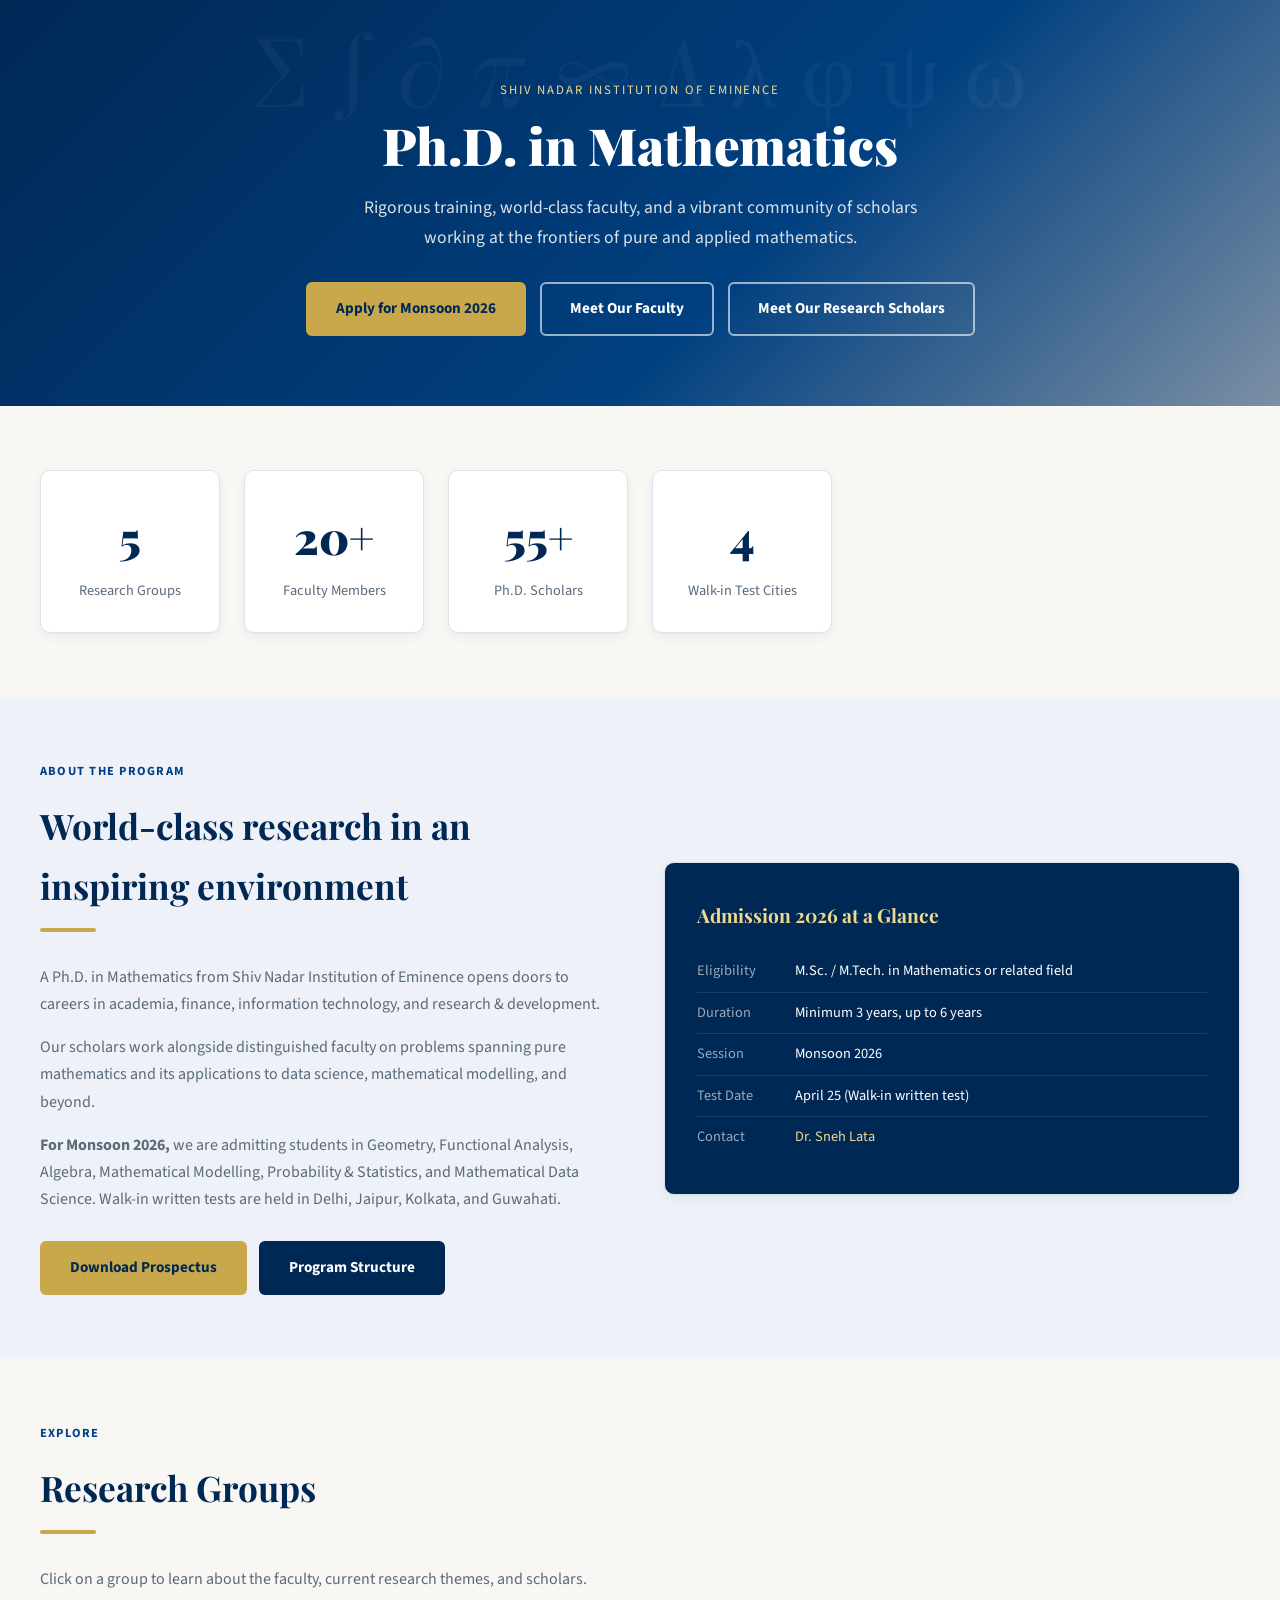
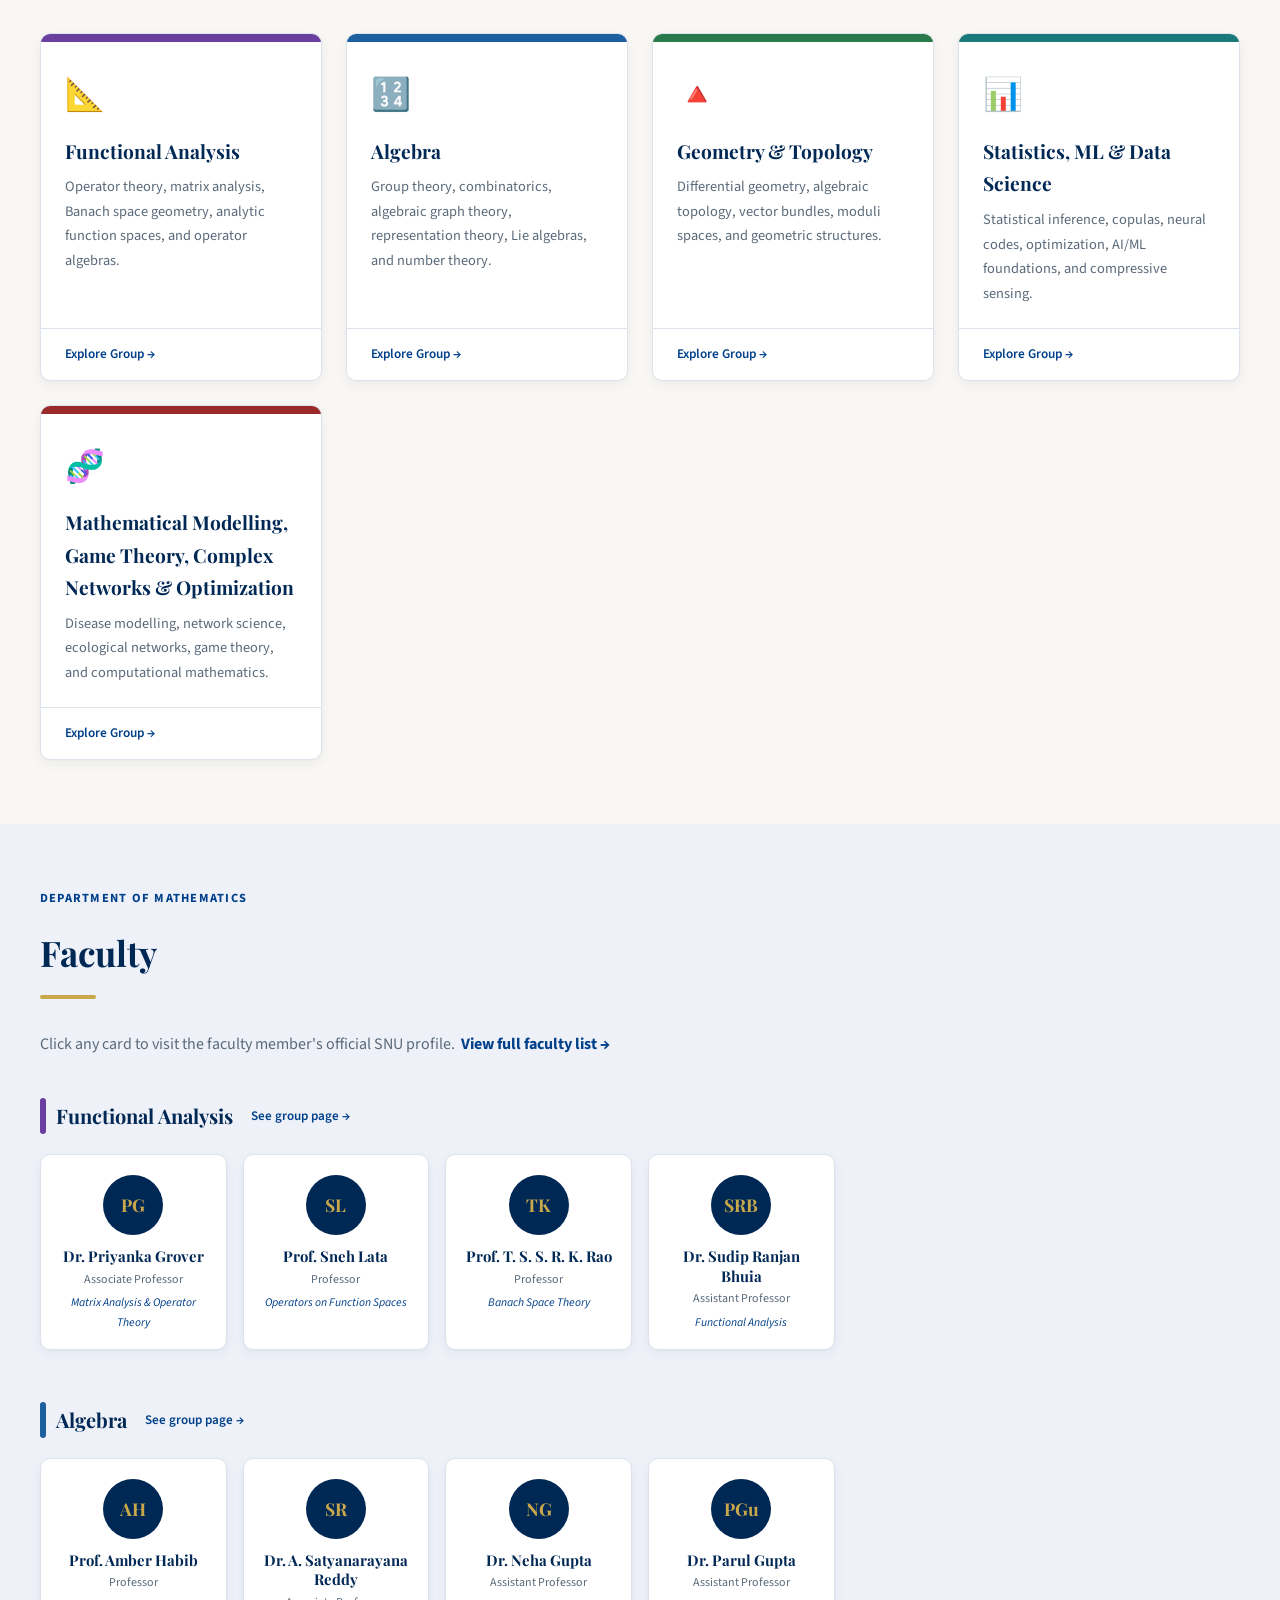
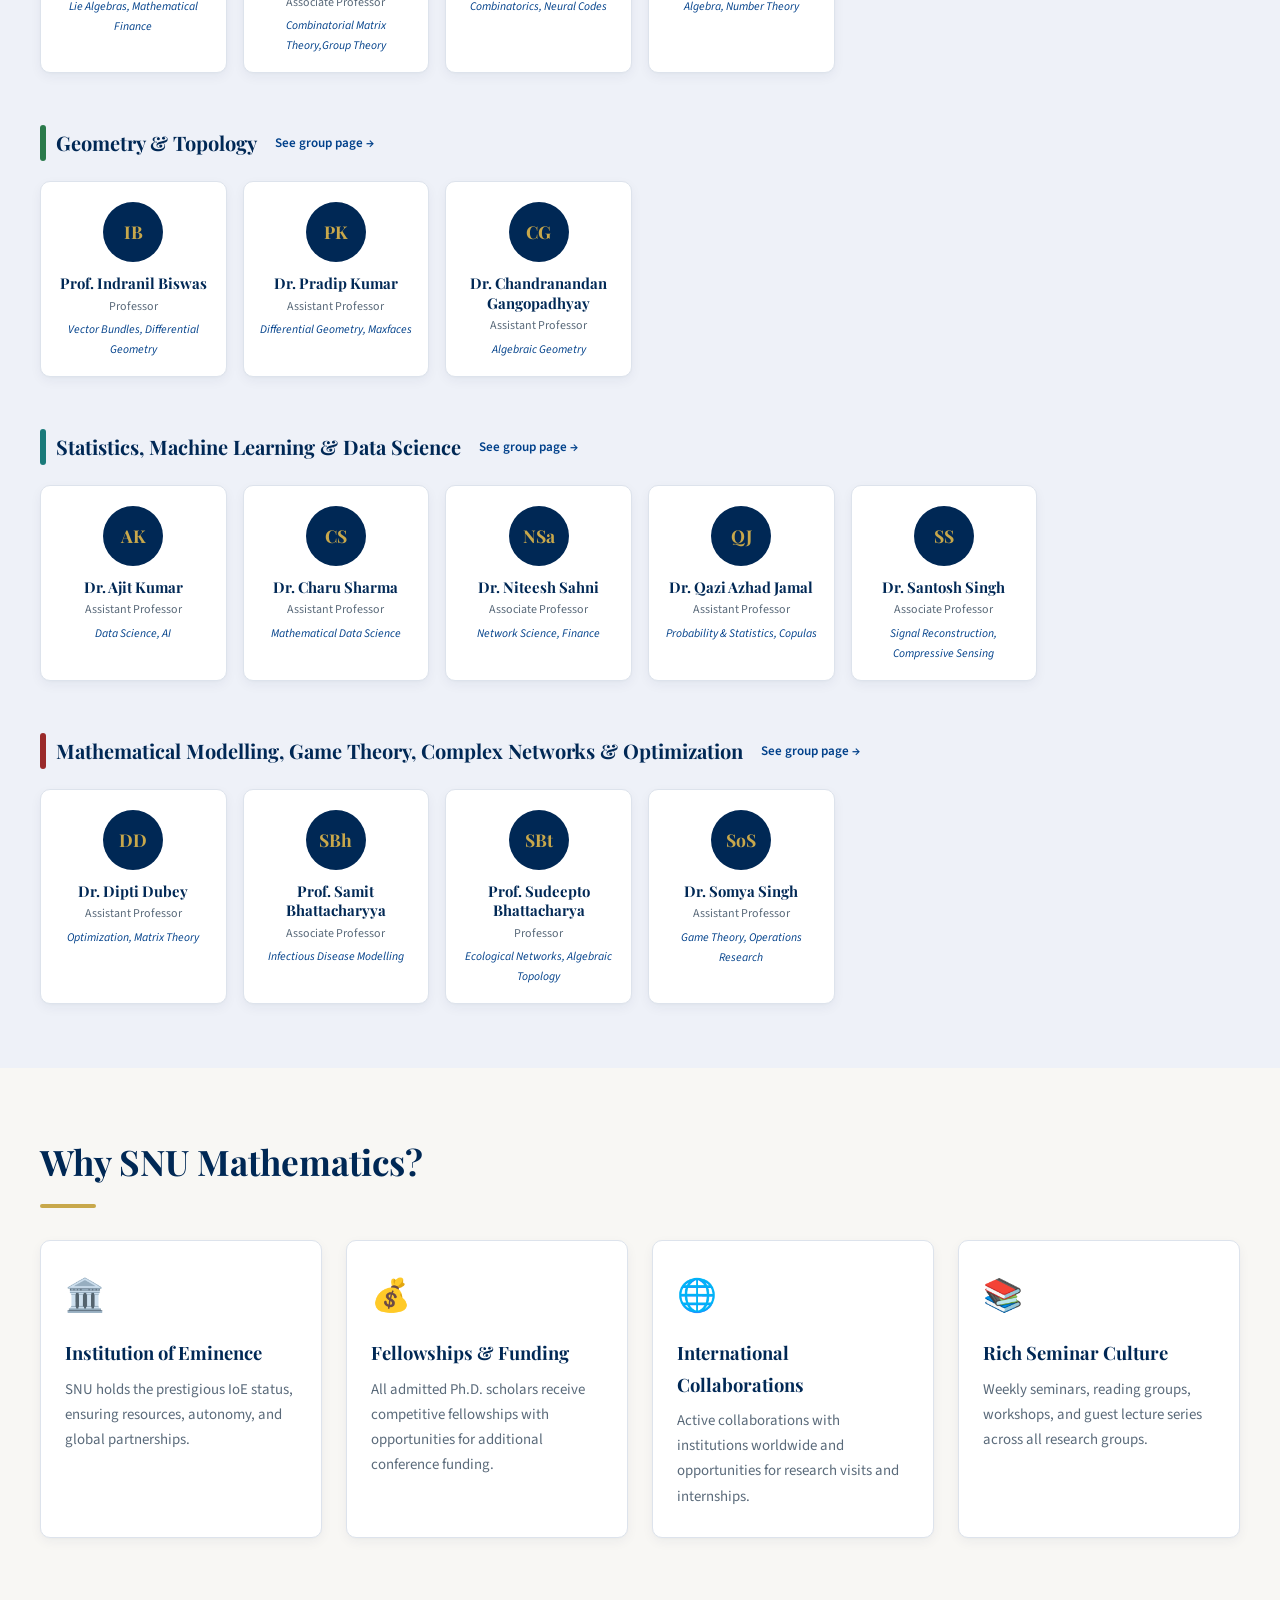
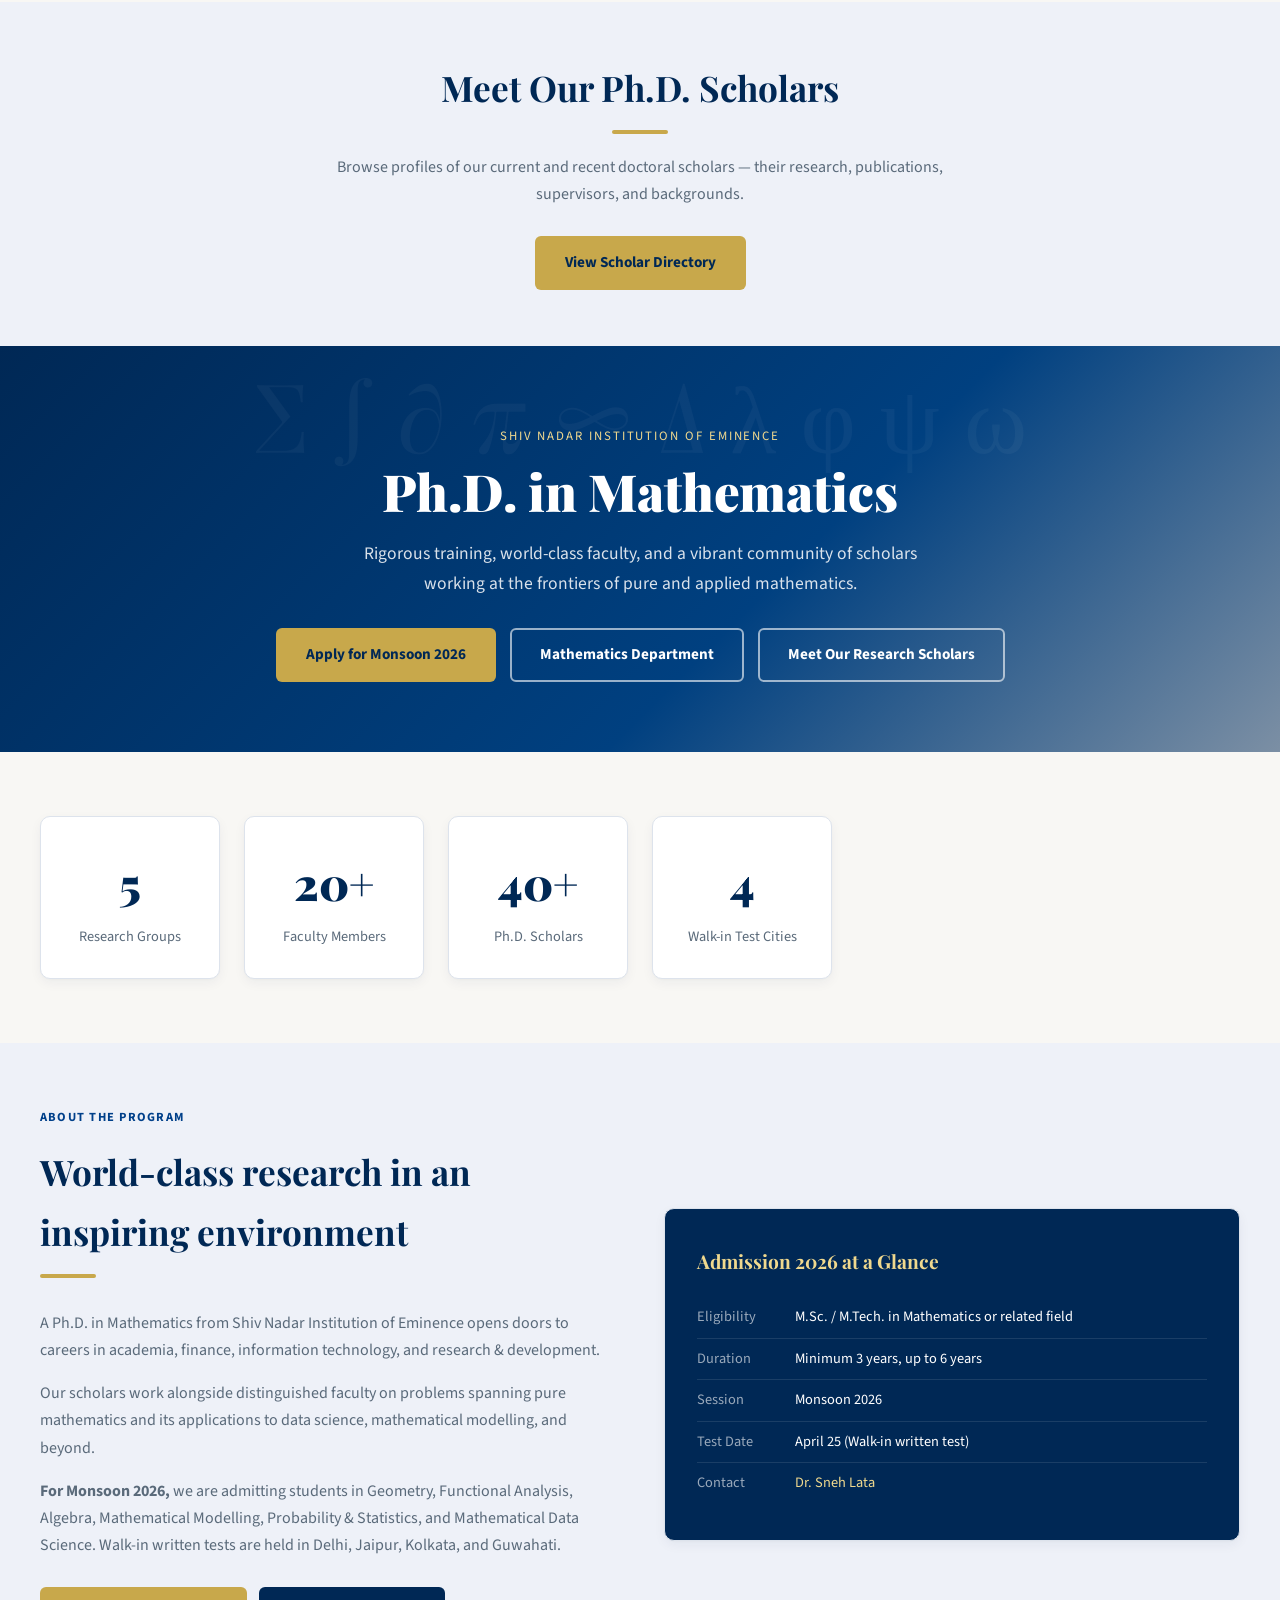
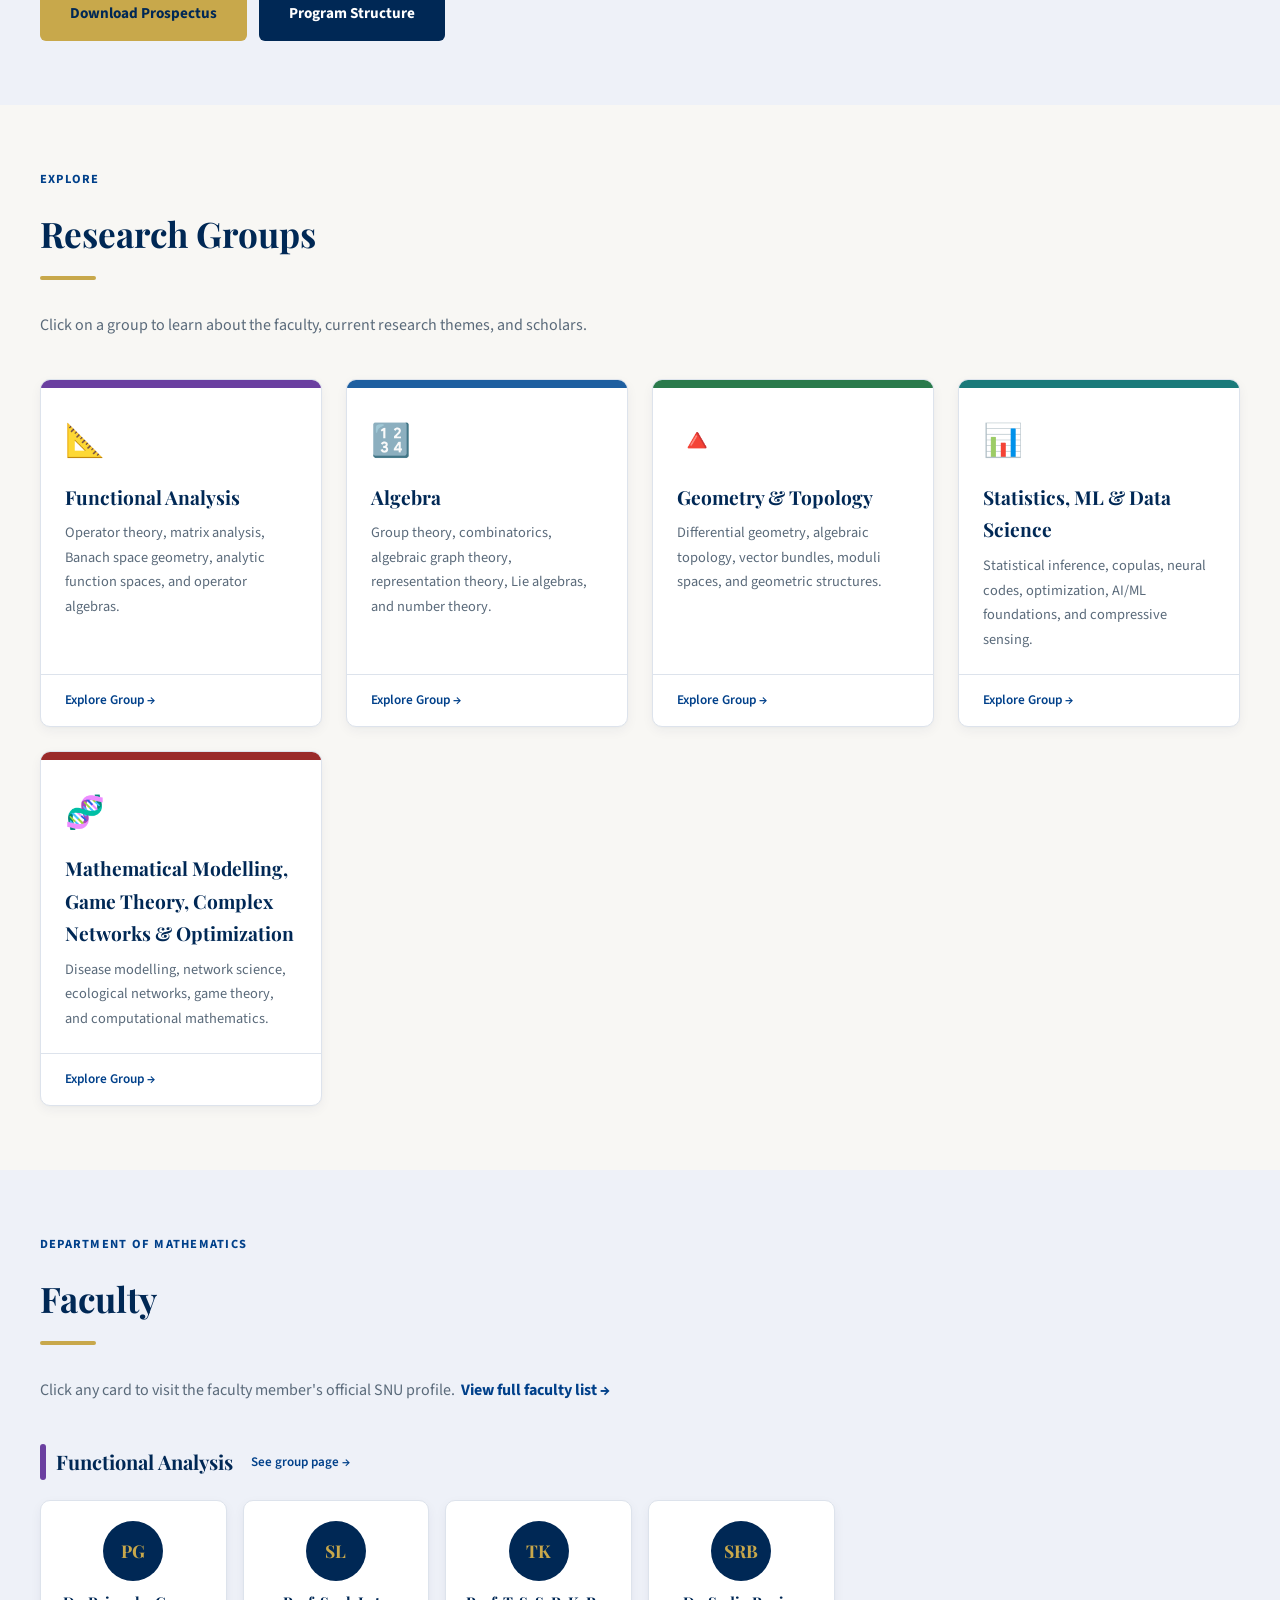
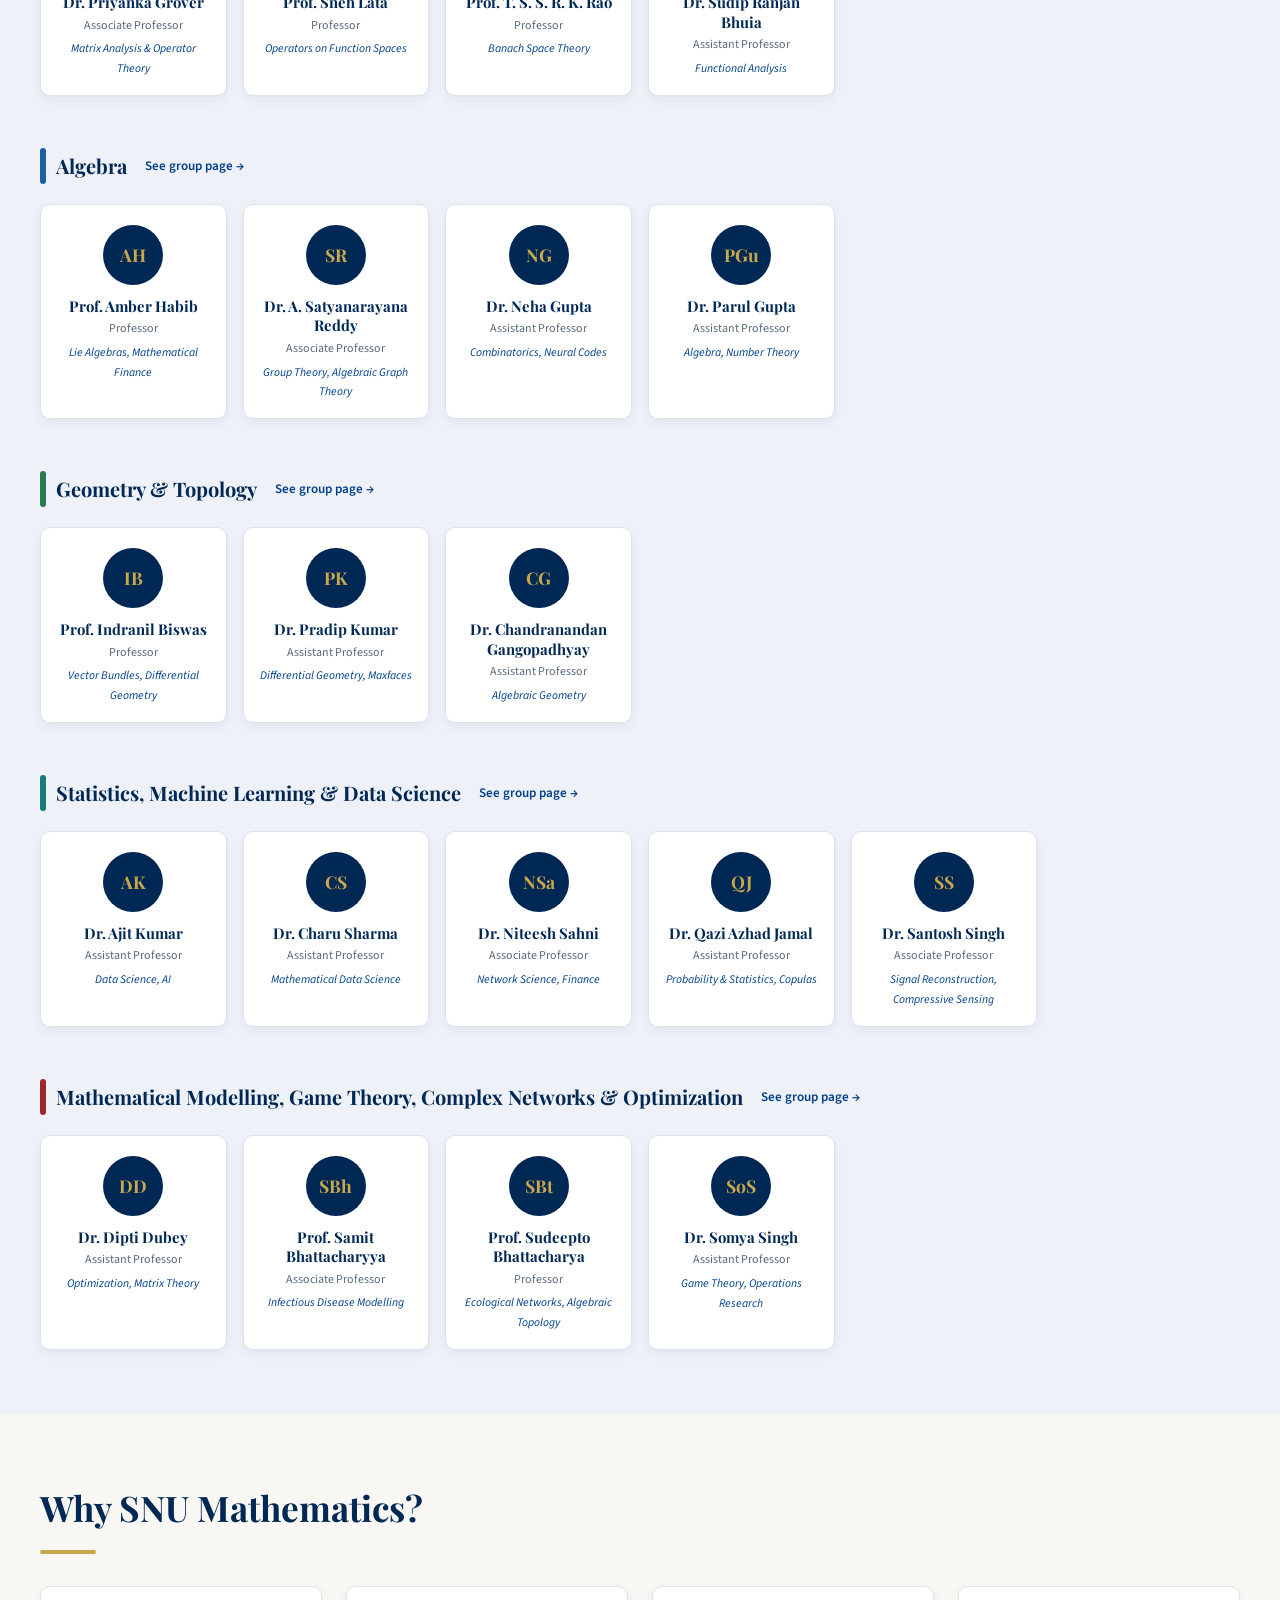
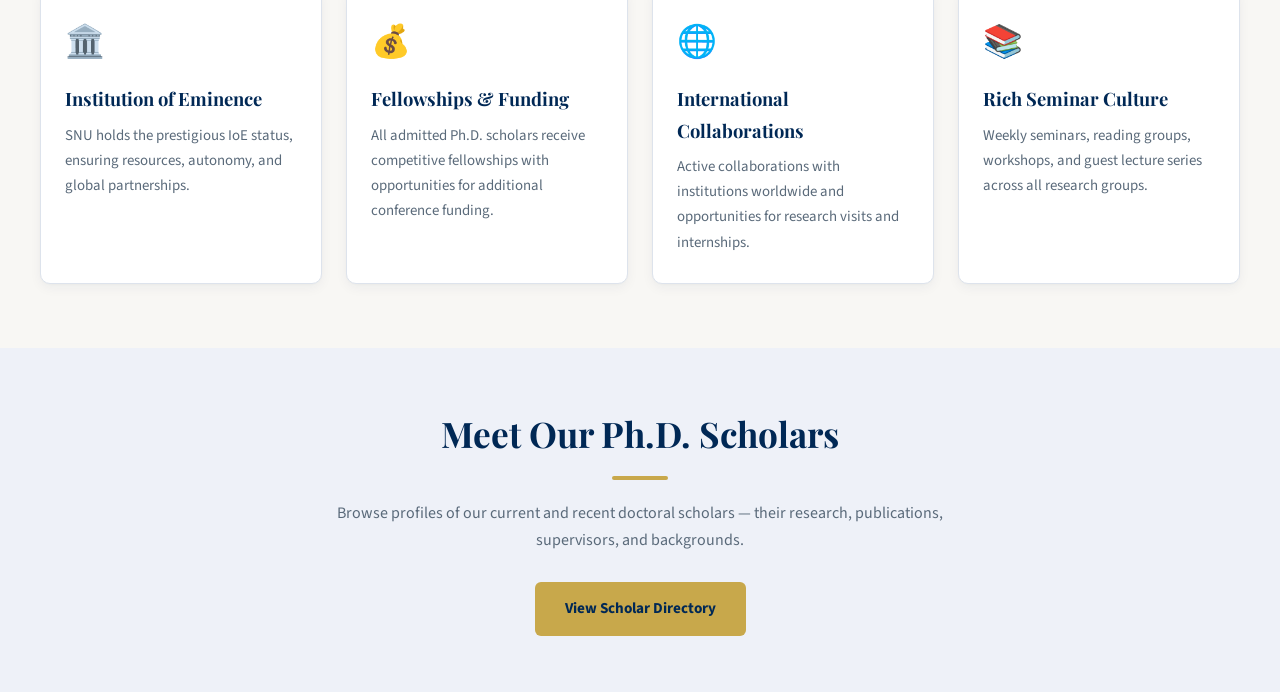
==== commit d82b1479: "Update index.html" ====
--- a/index.html
+++ b/index.html
@@ -64,7 +64,7 @@
 
       <a href="students.html" class="fact-link">
         <div class="card" style="text-align:center;">
-          <div style="font-family:var(--font-serif);font-size:2.8rem;font-weight:900;color:var(--navy);">40+</div>
+          <div style="font-family:var(--font-serif);font-size:2.8rem;font-weight:900;color:var(--navy);">55+</div>
           <div style="color:var(--muted);font-size:.9rem;margin-top:4px;">Ph.D. Scholars</div>
         </div>
       </a>
@@ -180,7 +180,7 @@
       </div>
       <div class="fc-grid">
         <a class="fc" href="https://snu.edu.in/faculty/amber-habib/" target="_blank"><div class="fc-avatar">AH</div><div class="fc-name">Prof. Amber Habib</div><div class="fc-role">Professor</div><div class="fc-area">Lie Algebras, Mathematical Finance</div></a>
-        <a class="fc" href="https://snu.edu.in/faculty/satyanarayana-reddy/" target="_blank"><div class="fc-avatar">SR</div><div class="fc-name">Dr. A. Satyanarayana Reddy</div><div class="fc-role">Associate Professor</div><div class="fc-area">Group Theory, Algebraic Graph Theory</div></a>
+        <a class="fc" href="https://snu.edu.in/faculty/satyanarayana-reddy/" target="_blank"><div class="fc-avatar">SR</div><div class="fc-name">Dr. A. Satyanarayana Reddy</div><div class="fc-role">Associate Professor</div><div class="fc-area">Combinatorial Matrix Theory,Group Theory</div></a>
         <a class="fc" href="https://snu.edu.in/faculty/neha-gupta/" target="_blank"><div class="fc-avatar">NG</div><div class="fc-name">Dr. Neha Gupta</div><div class="fc-role">Assistant Professor</div><div class="fc-area">Combinatorics, Neural Codes</div></a>
         <a class="fc" href="https://snu.edu.in/faculty/parul-gupta/" target="_blank"><div class="fc-avatar">PGu</div><div class="fc-name">Dr. Parul Gupta</div><div class="fc-role">Assistant Professor</div><div class="fc-area">Algebra, Number Theory</div></a>
       </div>
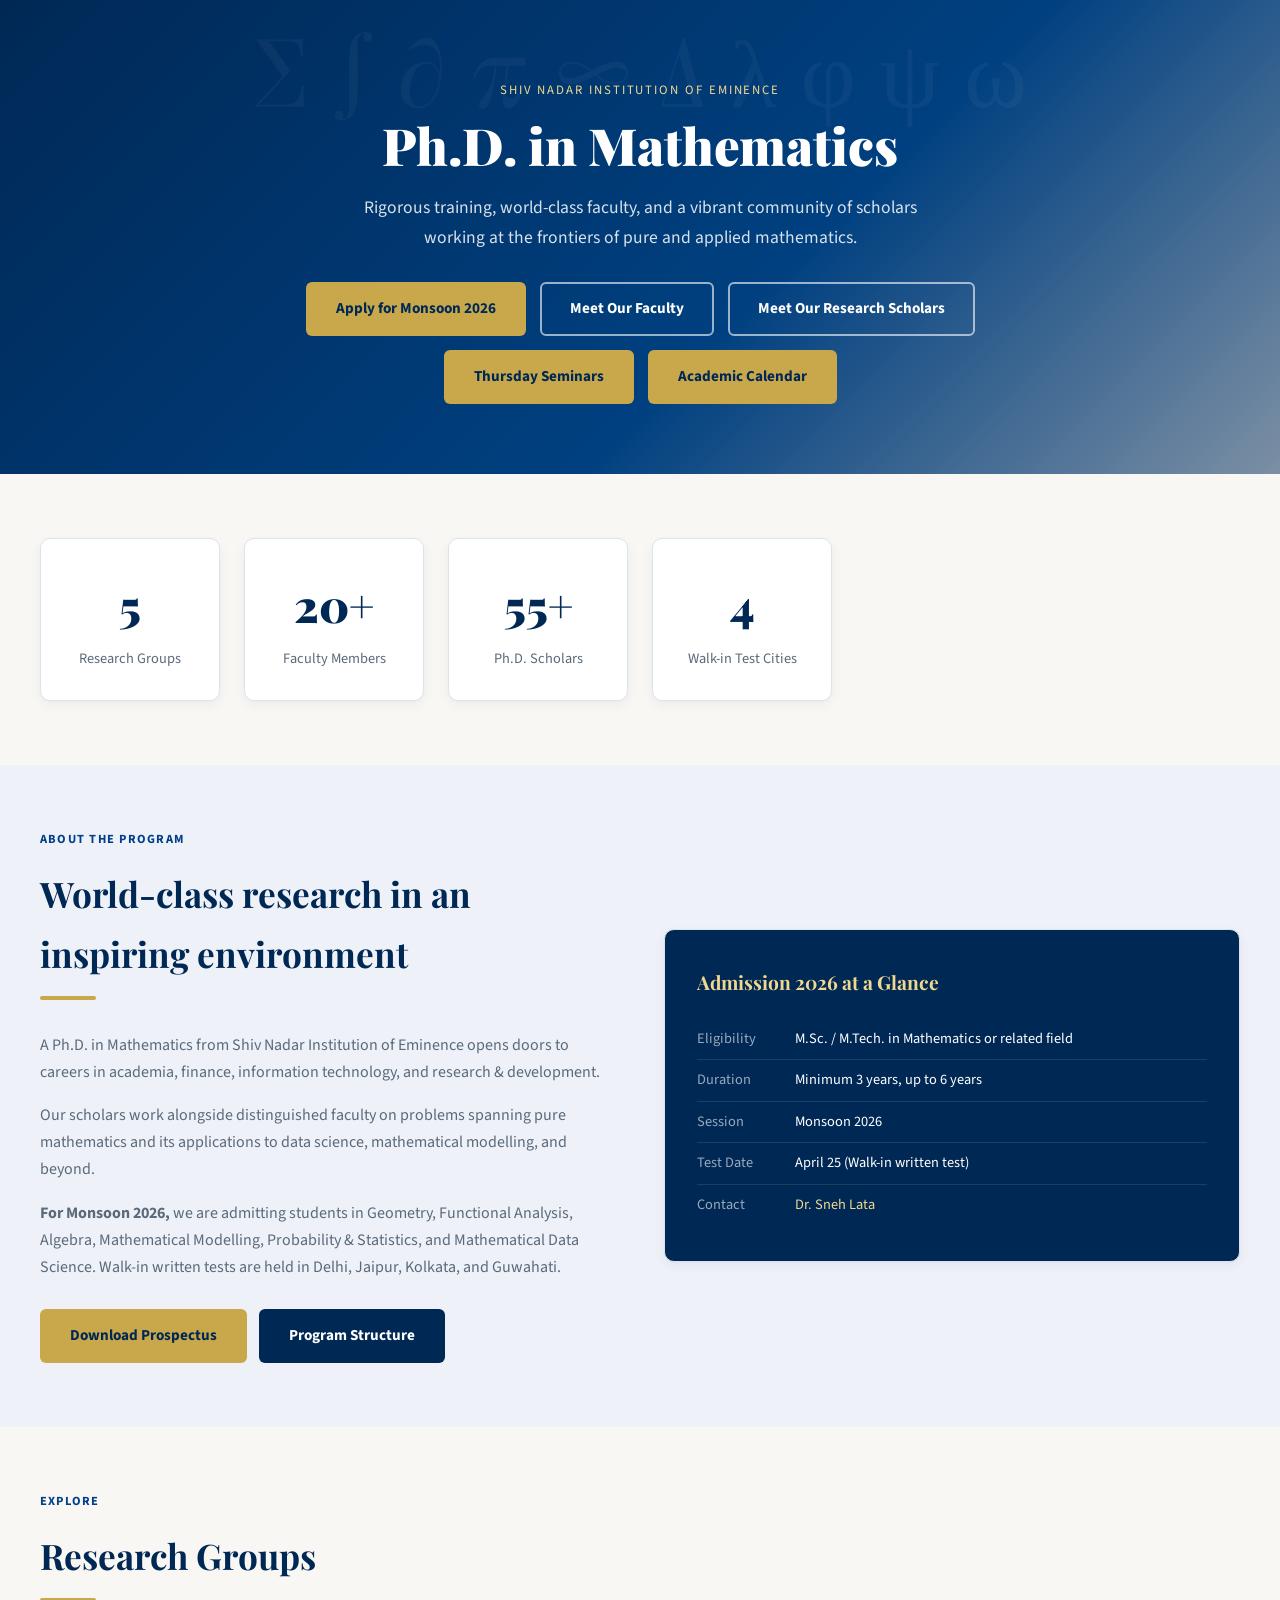
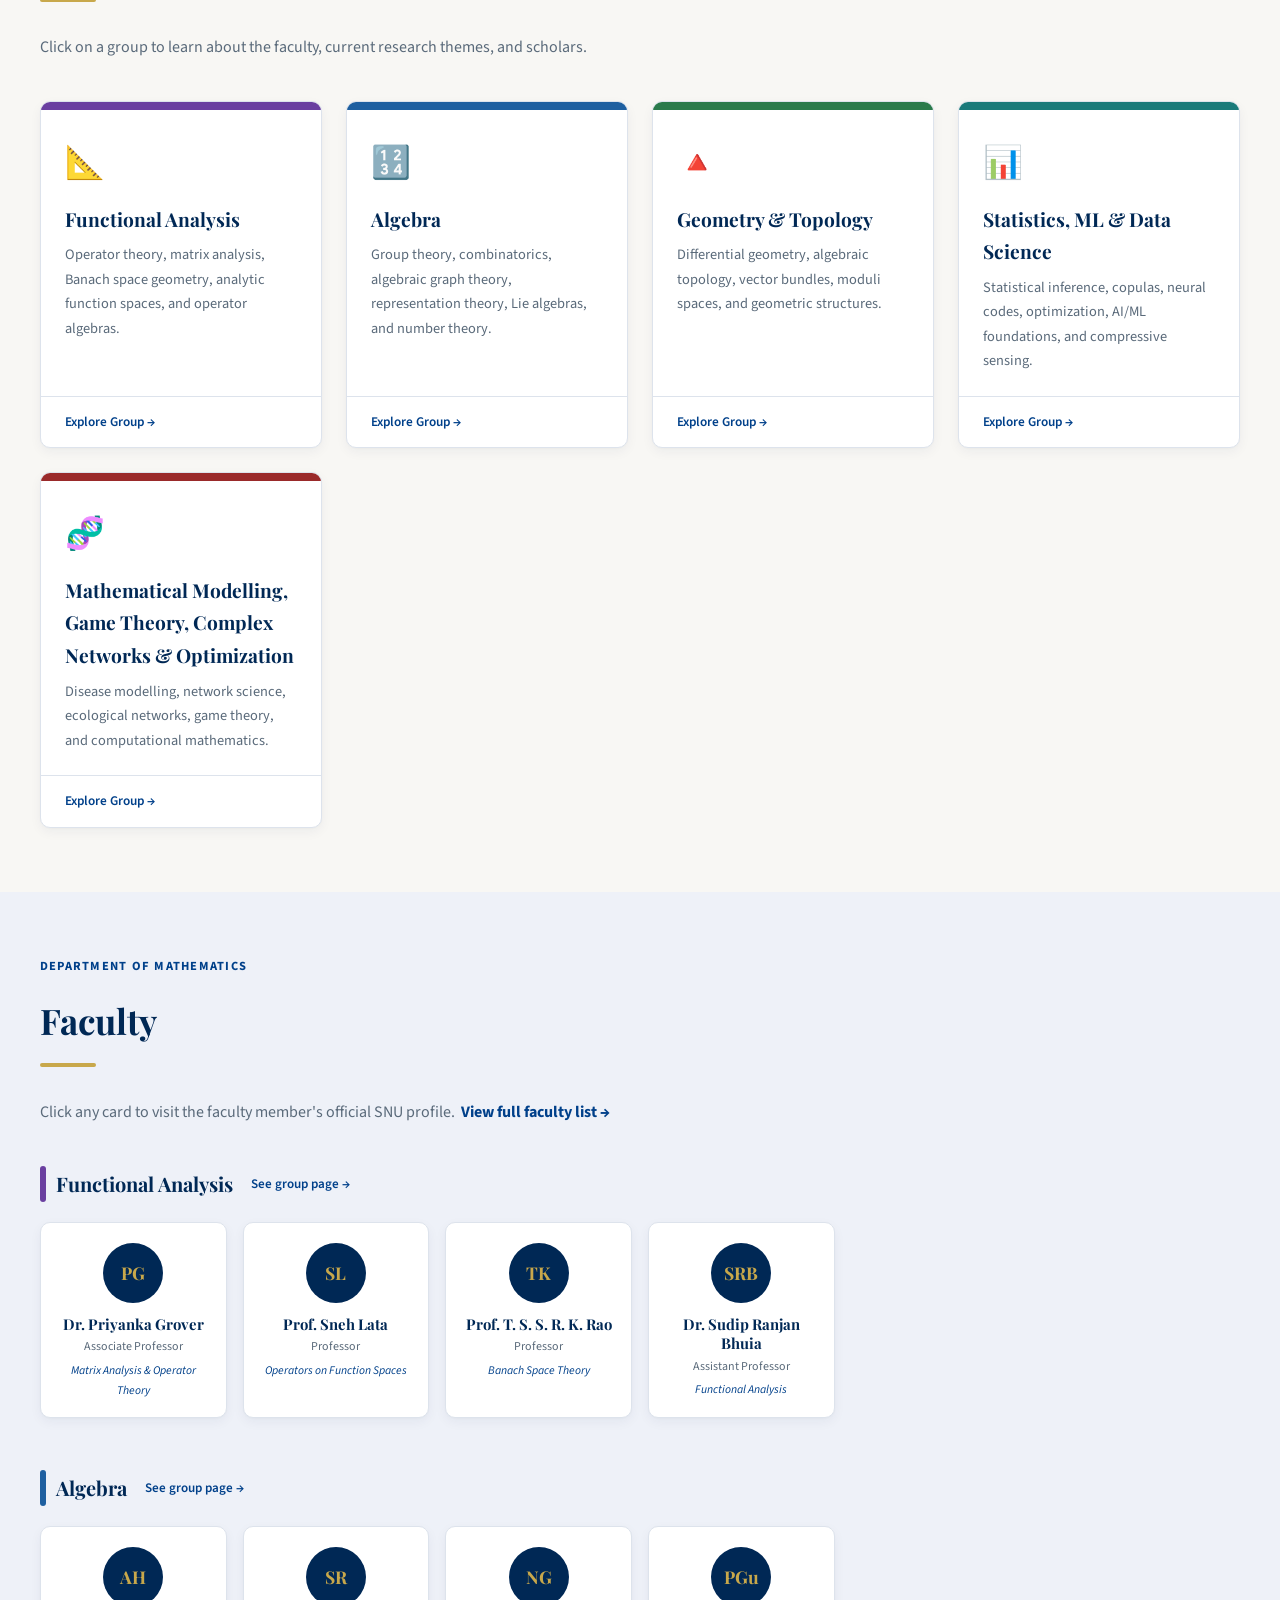
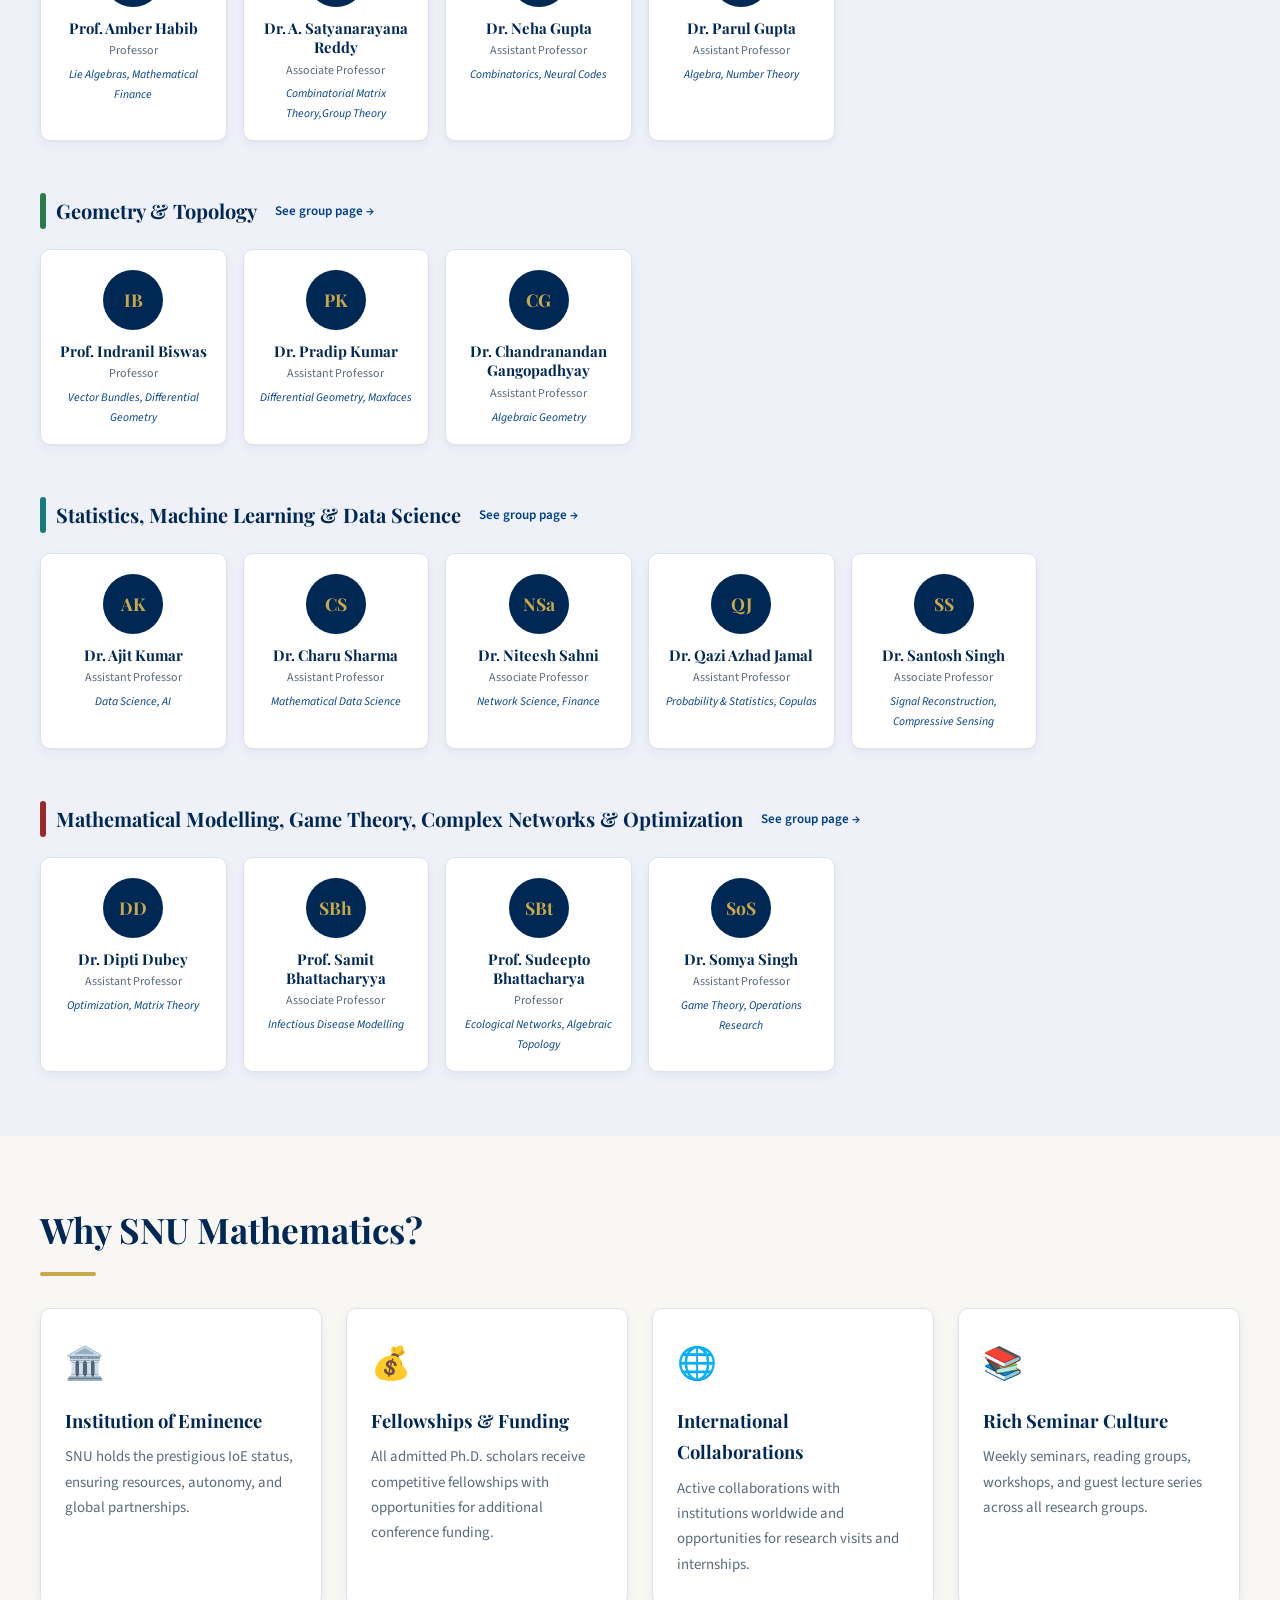
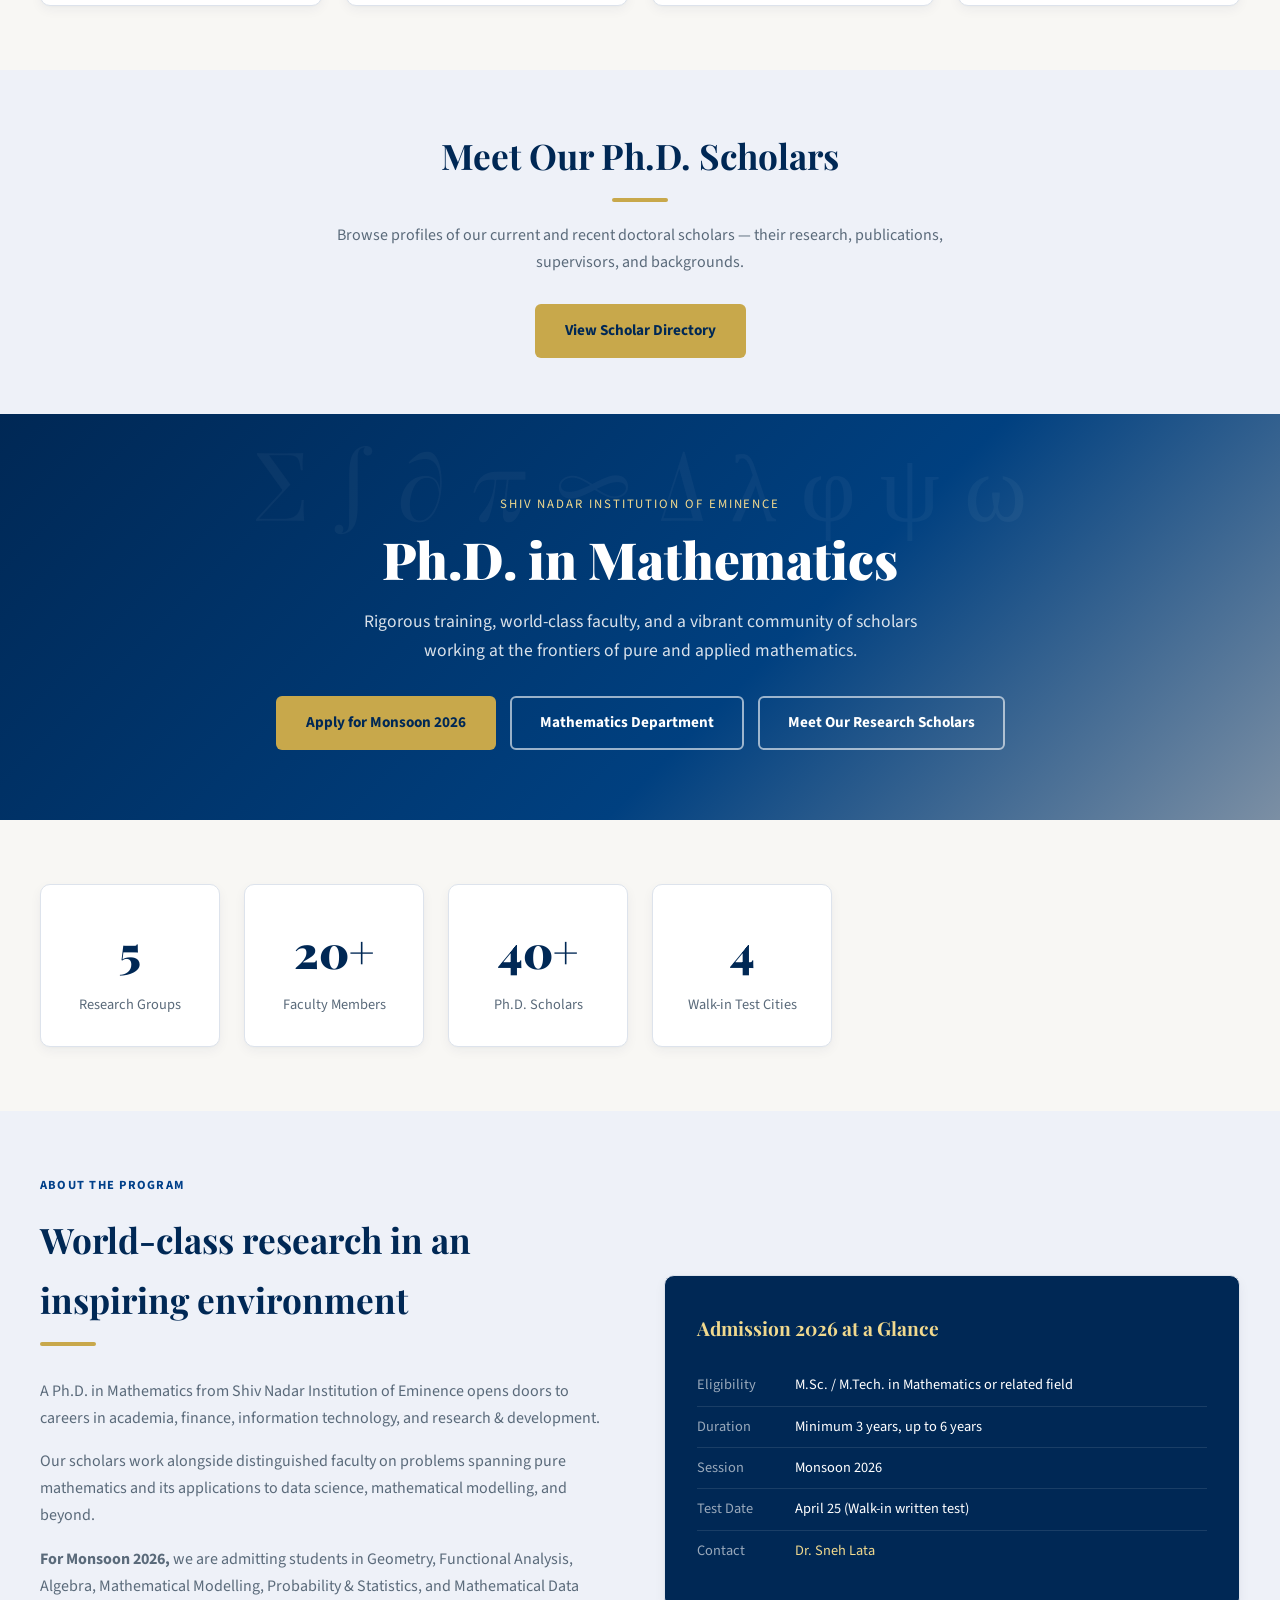
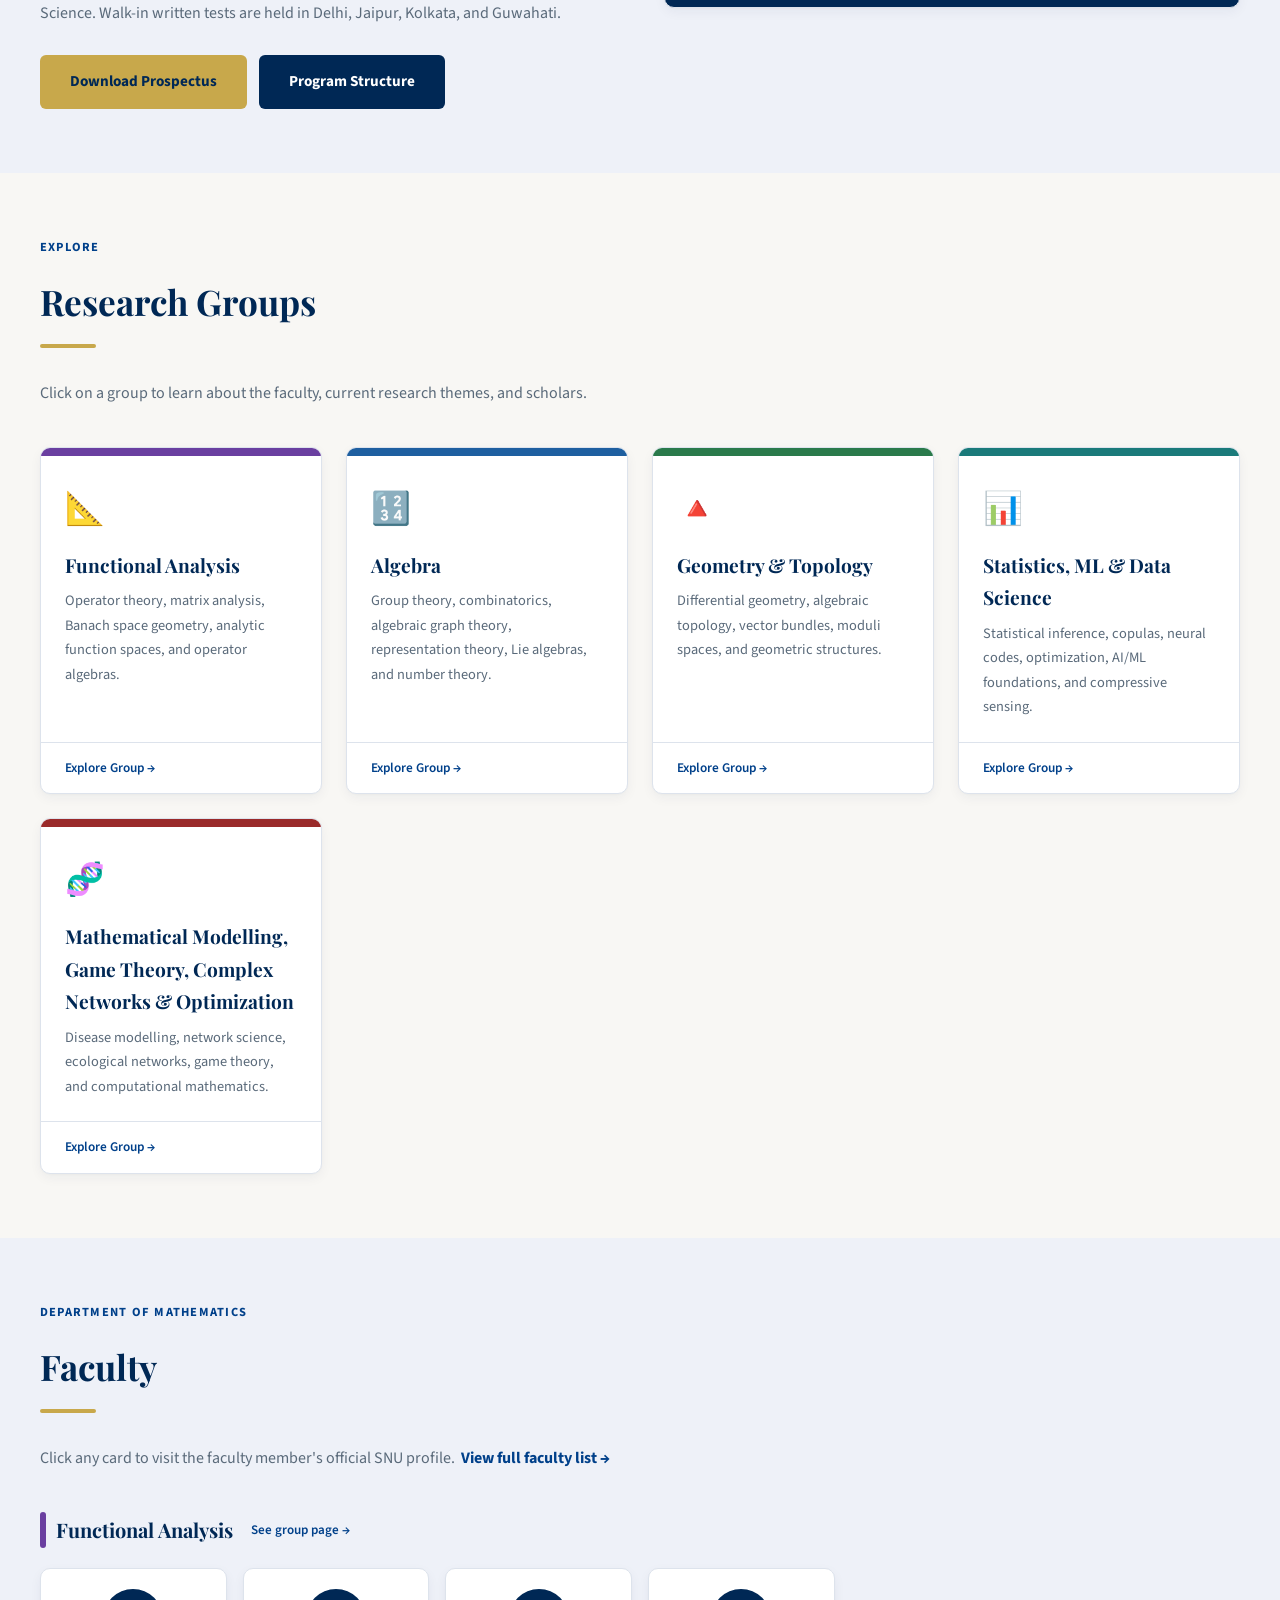
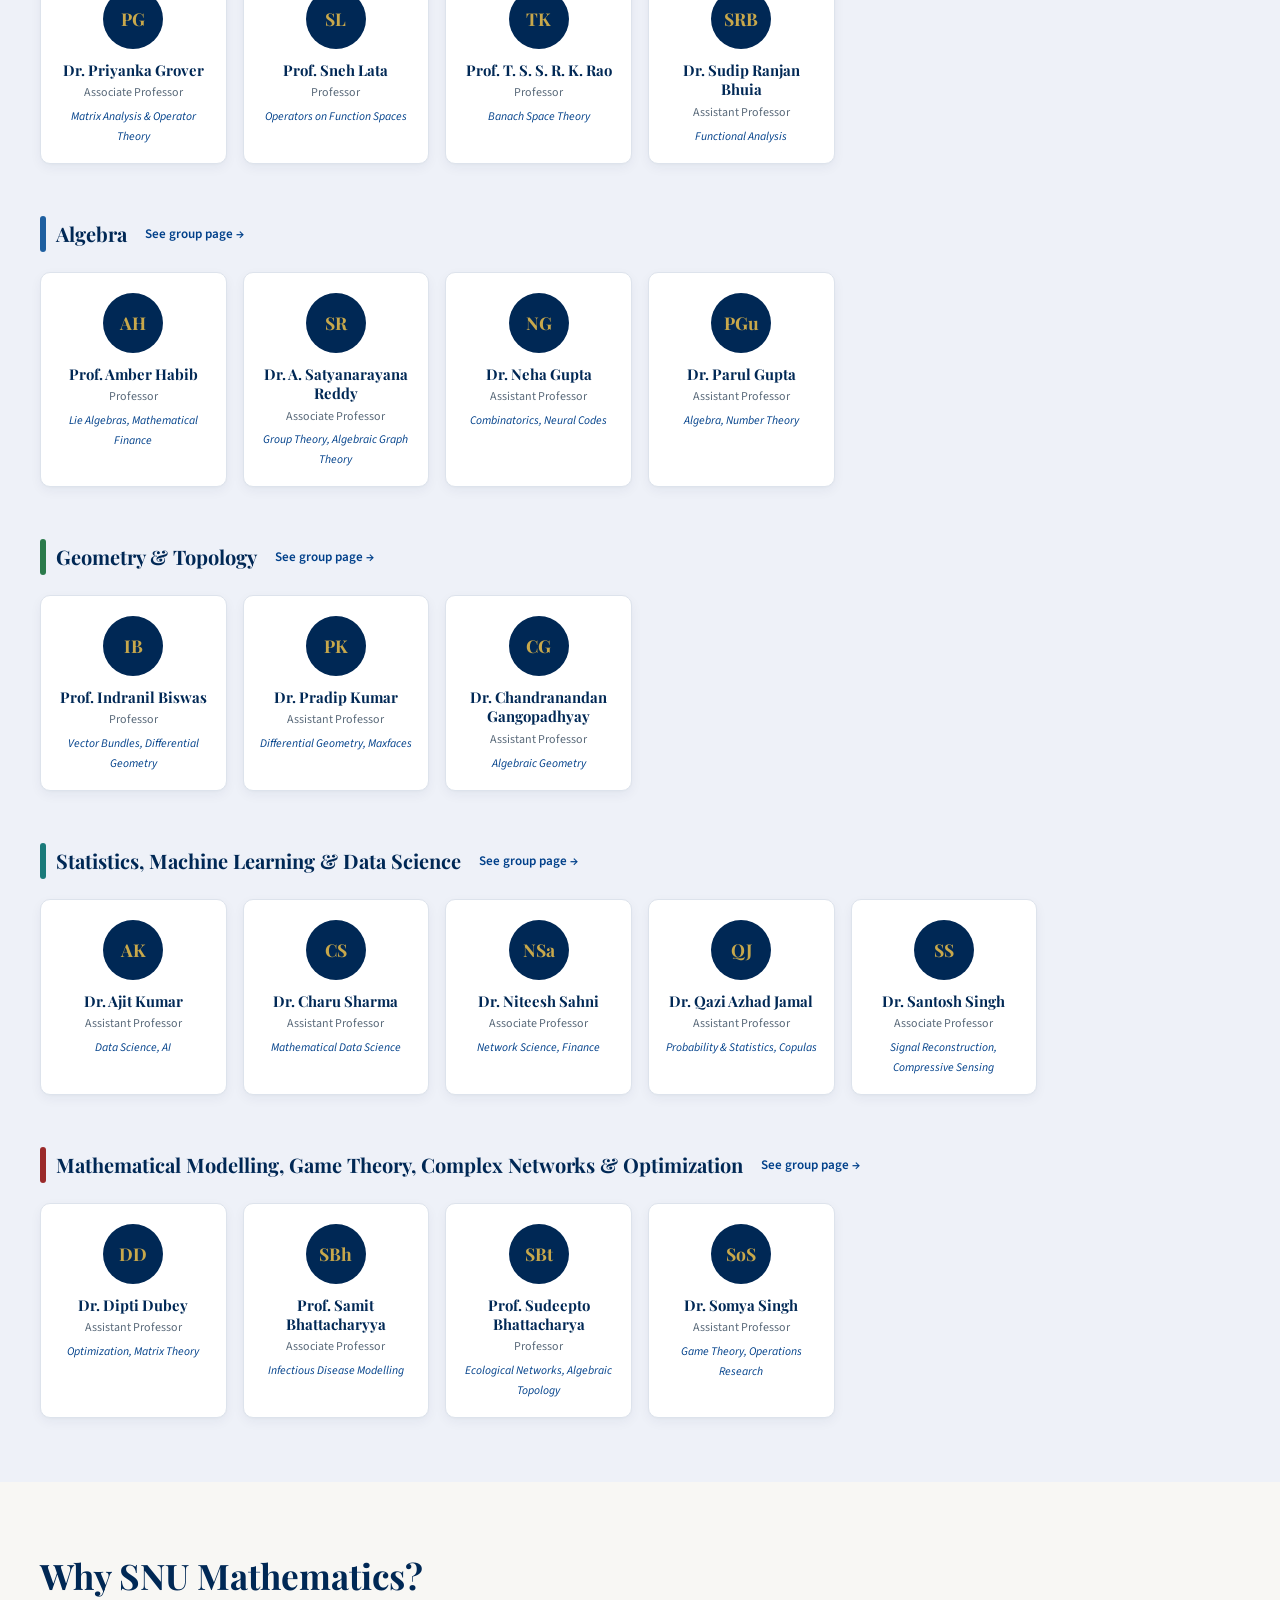
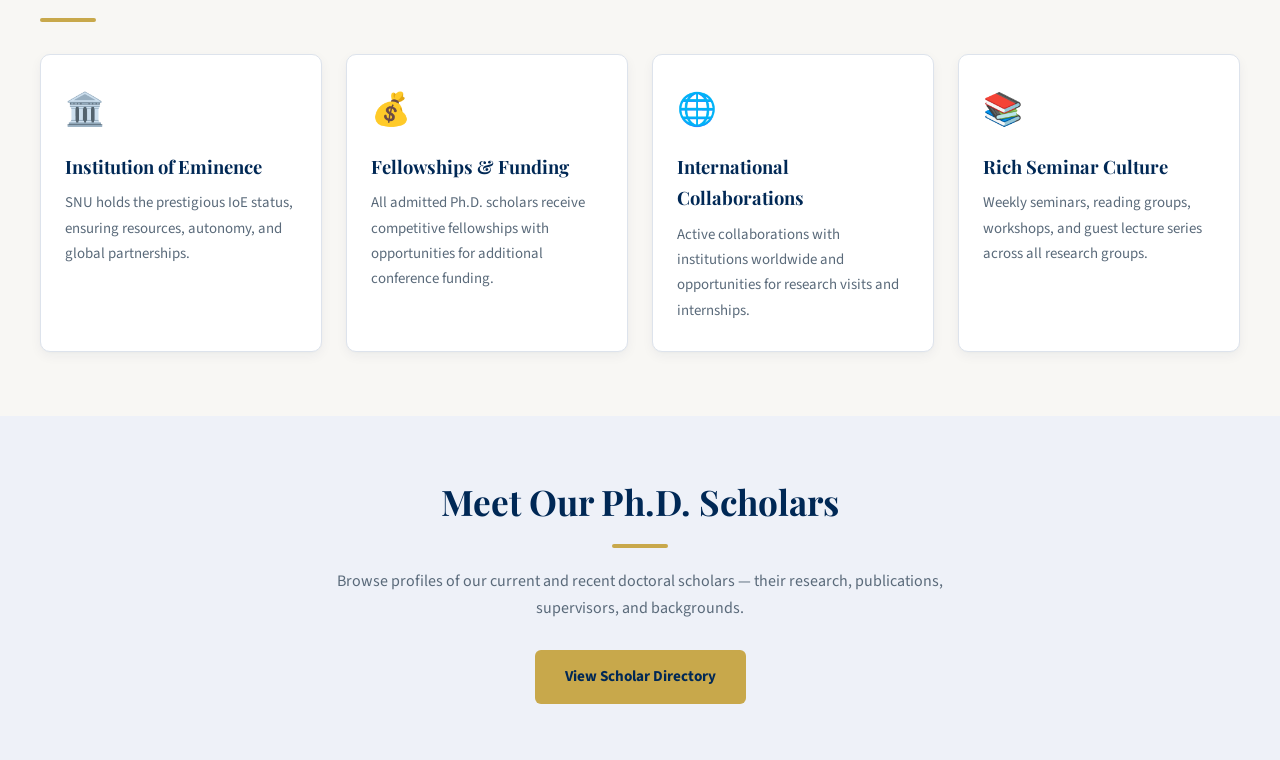
==== commit 77a7b214: "Update index.html" ====
--- a/index.html
+++ b/index.html
@@ -40,6 +40,8 @@
       <a class="btn btn-primary" href="https://shivnadaruniversity.nopaperforms.com/ph-d-application-form" target="_blank">Apply for Monsoon 2026</a>
       <a class="btn btn-outline" href="#faculty">Meet Our Faculty</a>
       <a class="btn btn-outline" href="students.html">Meet Our Research Scholars</a>
+      <a class="btn btn-primary" href="https://snu-phd-math-seminar.github.io " target="_blank">Thursday Seminars</a>
+      <a class="btn btn-primary" href="https://docs.google.com/spreadsheets/d/1bBC8nEf4s5_SidW1s-7ONHhwhgh8FBUY/edit?usp=sharing&ouid=107953468931758096012&rtpof=true&sd=true" target="_blank">Academic Calendar</a>
     </div>
   </div>
 </section>
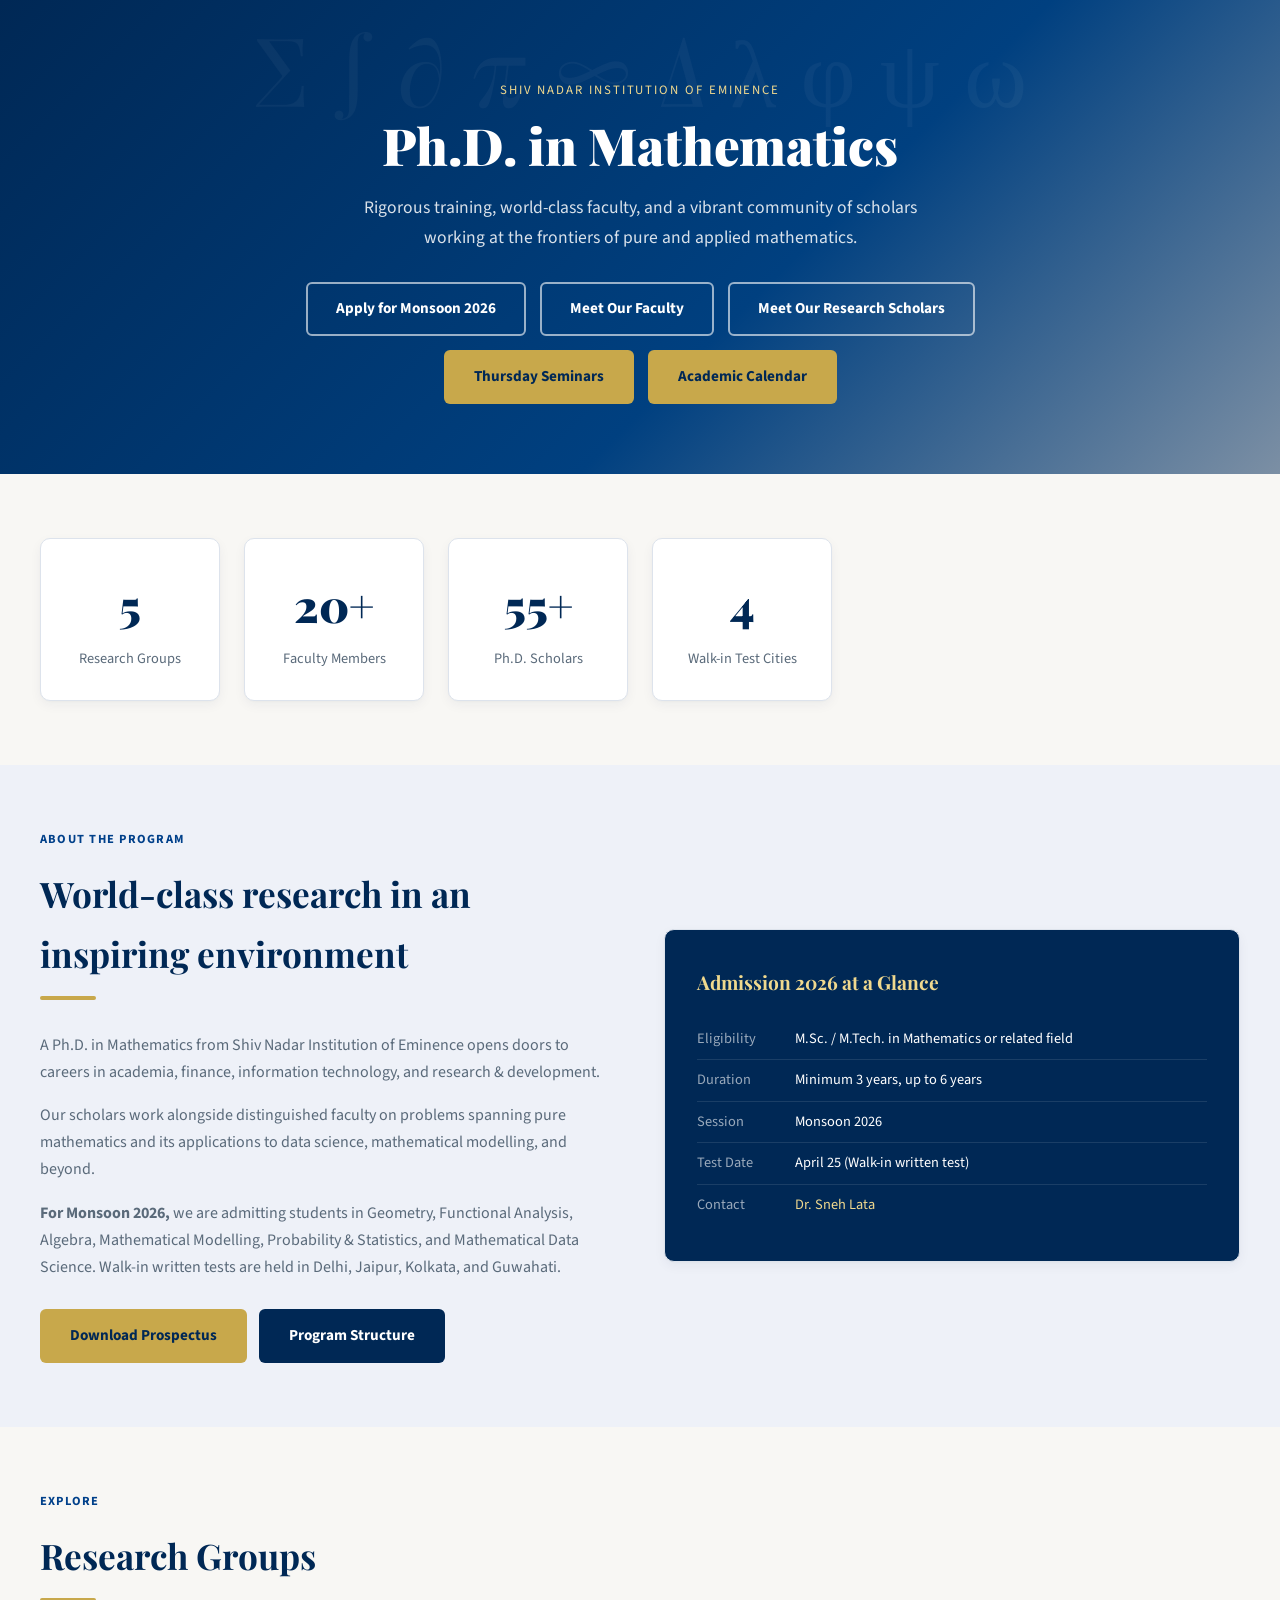
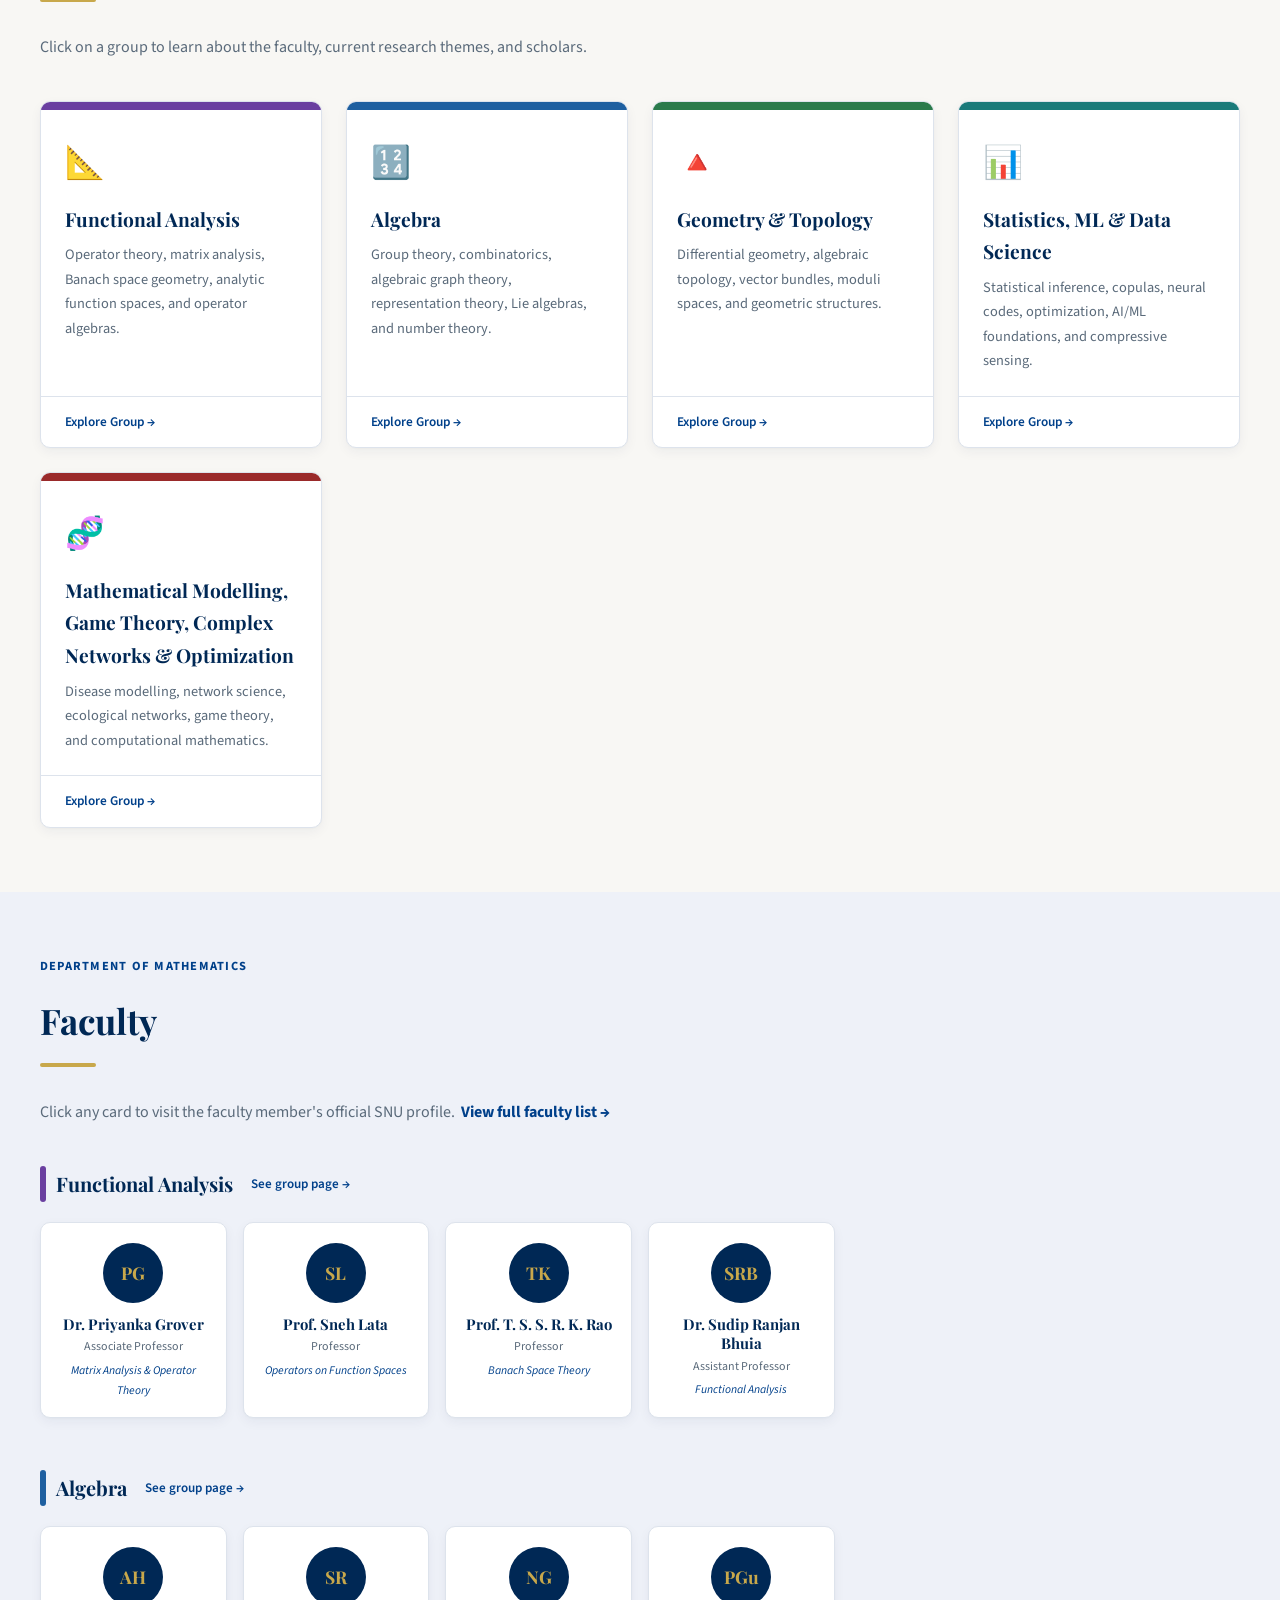
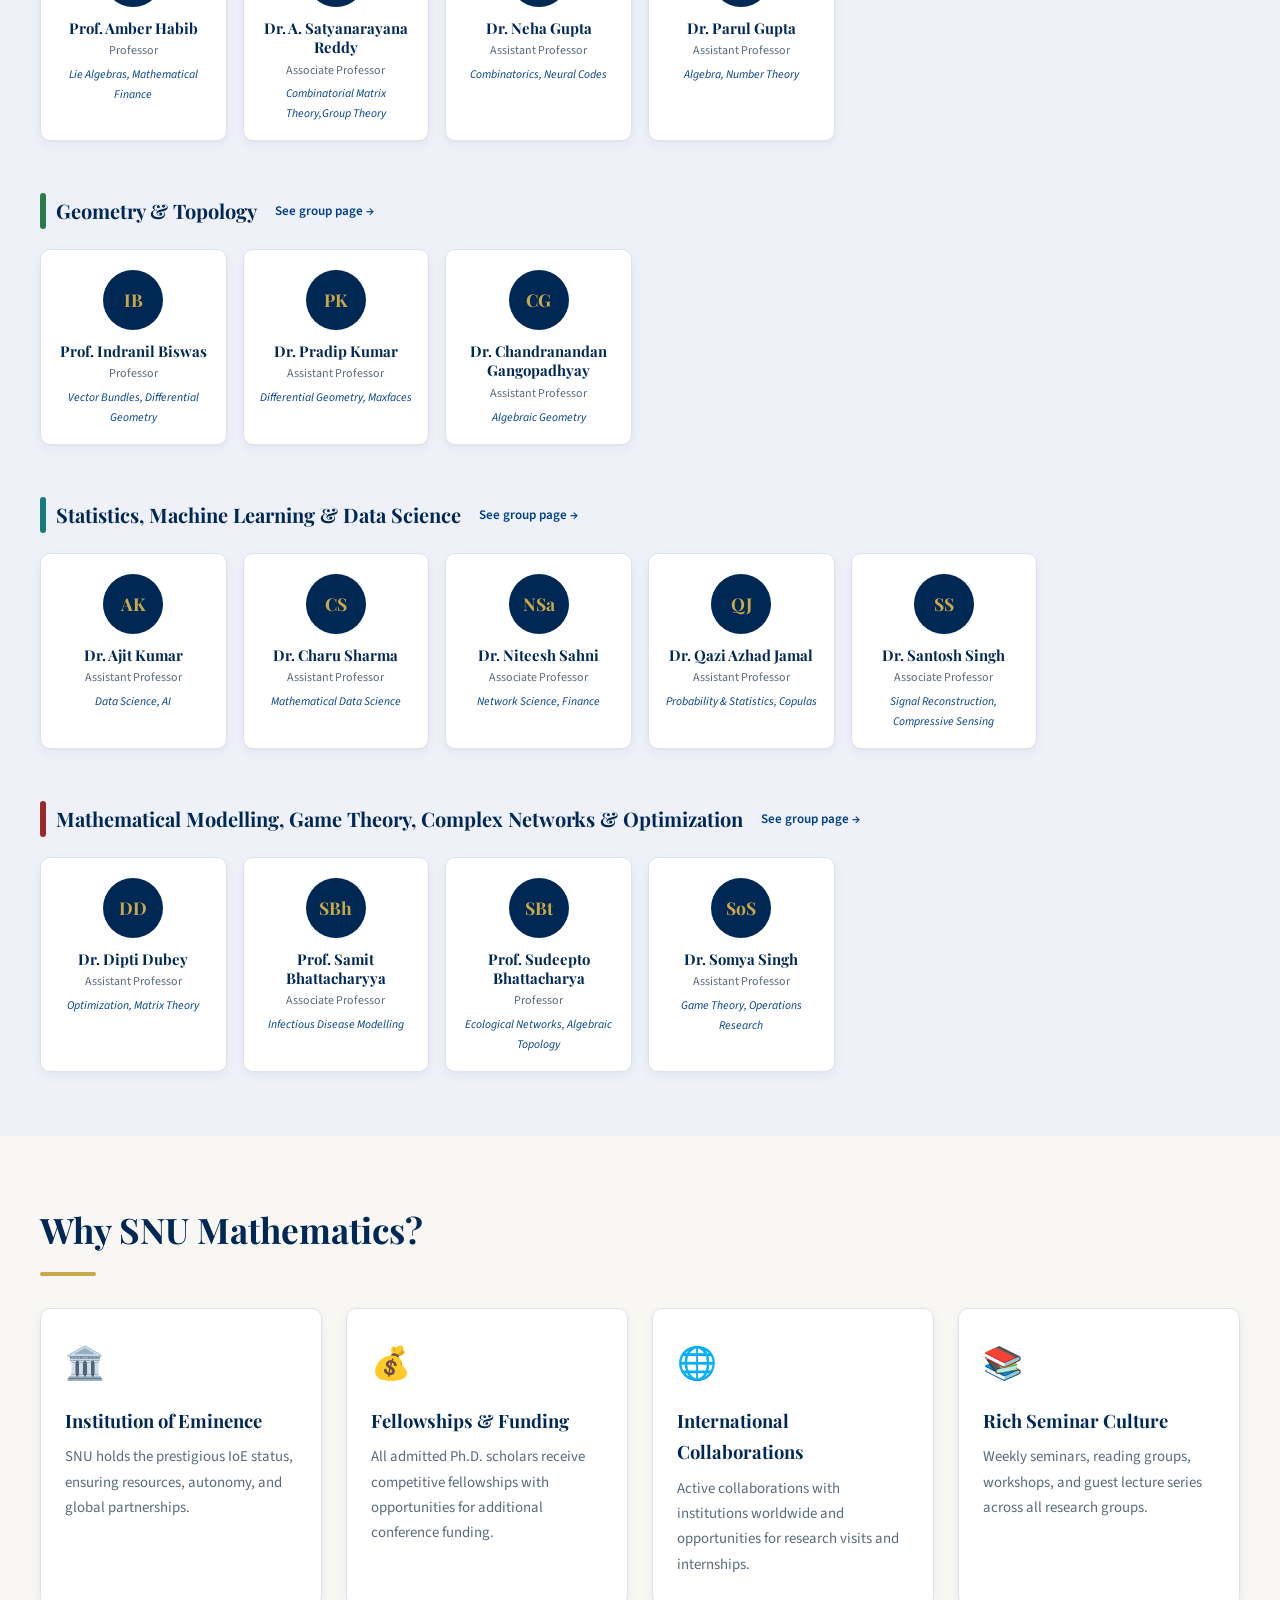
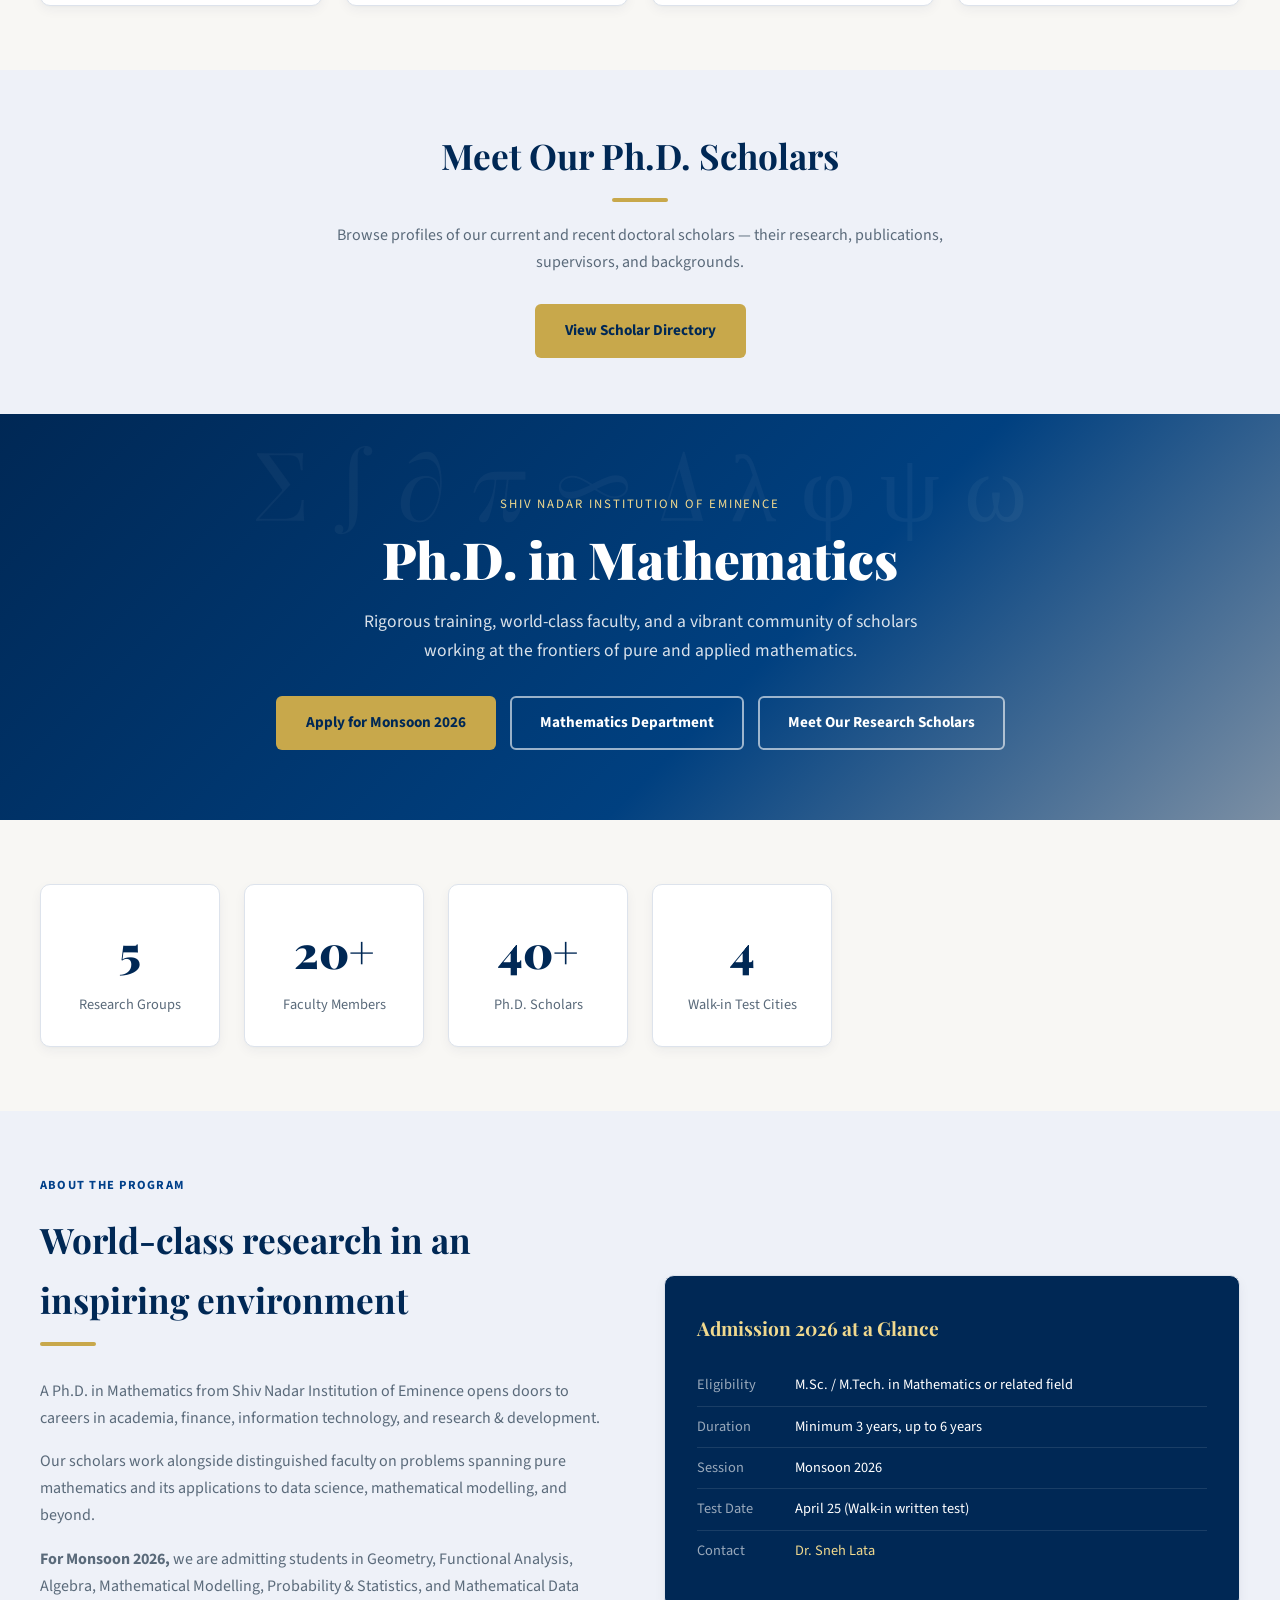
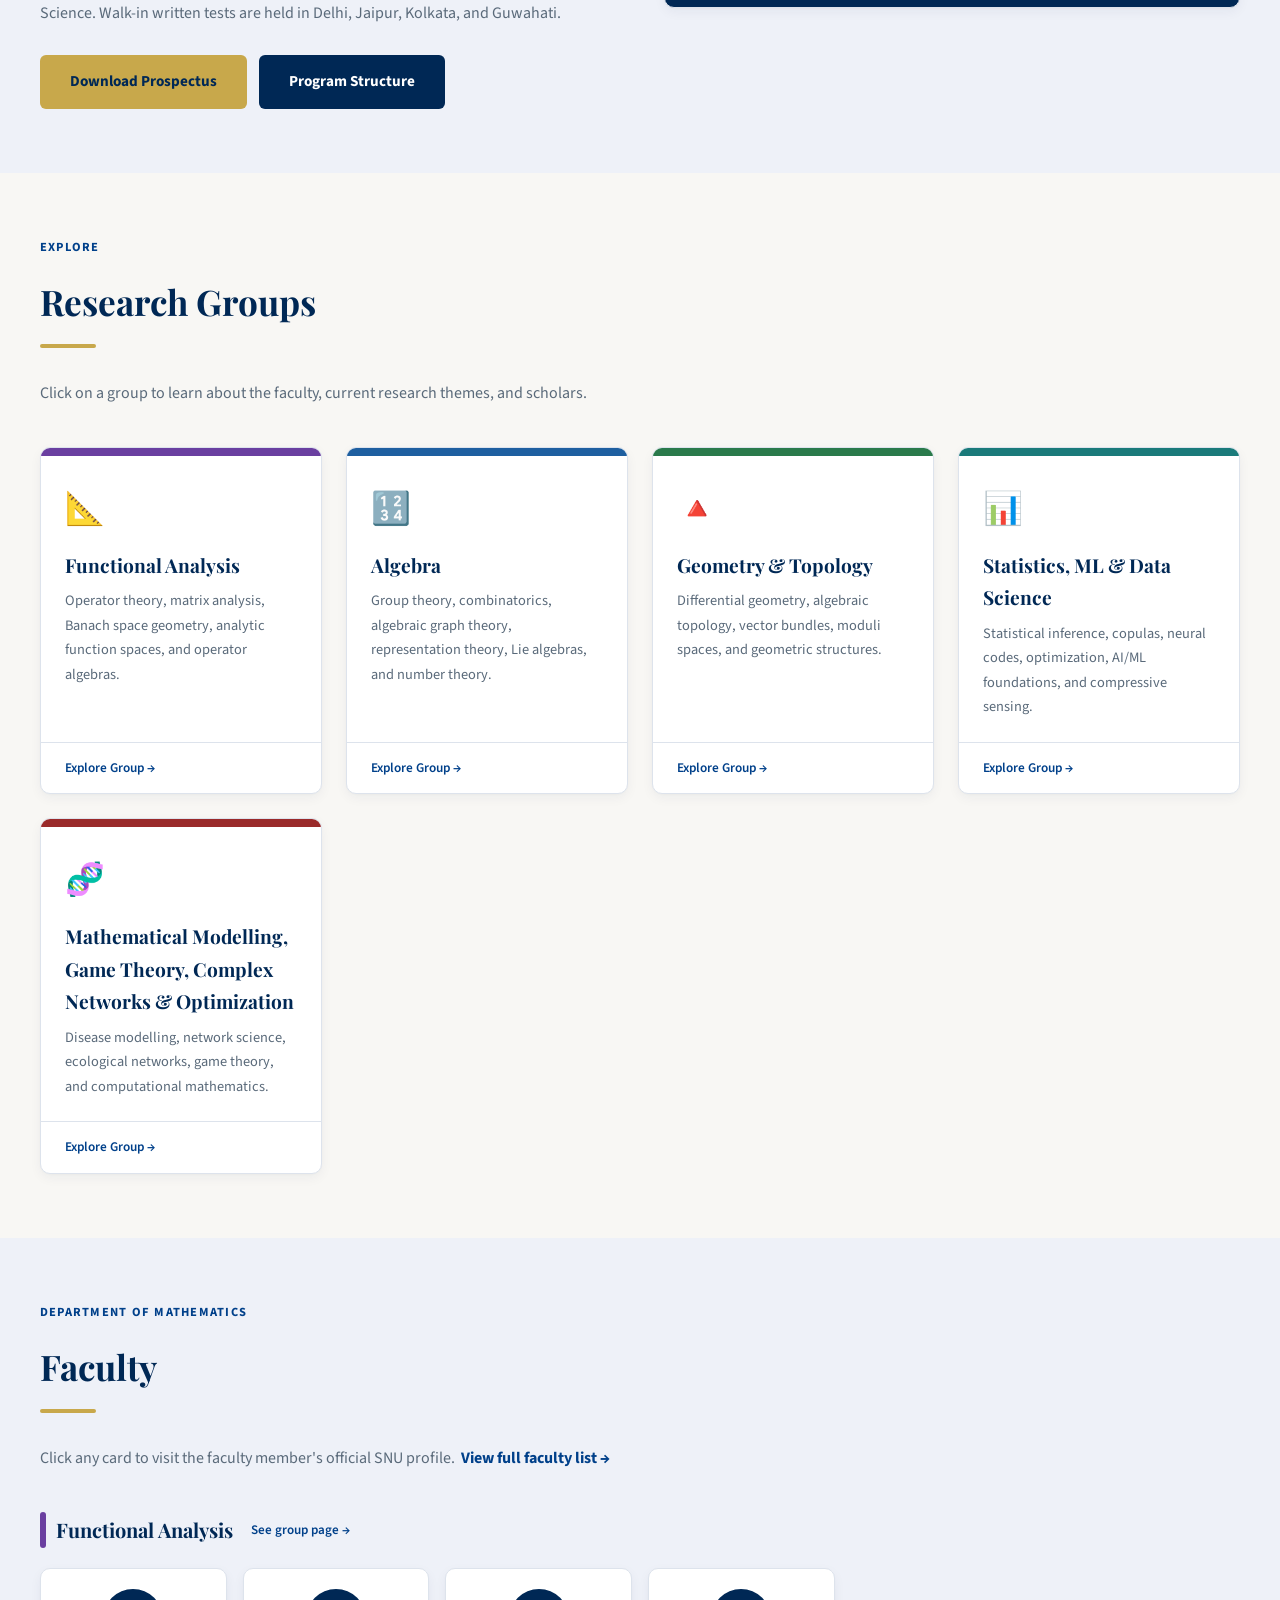
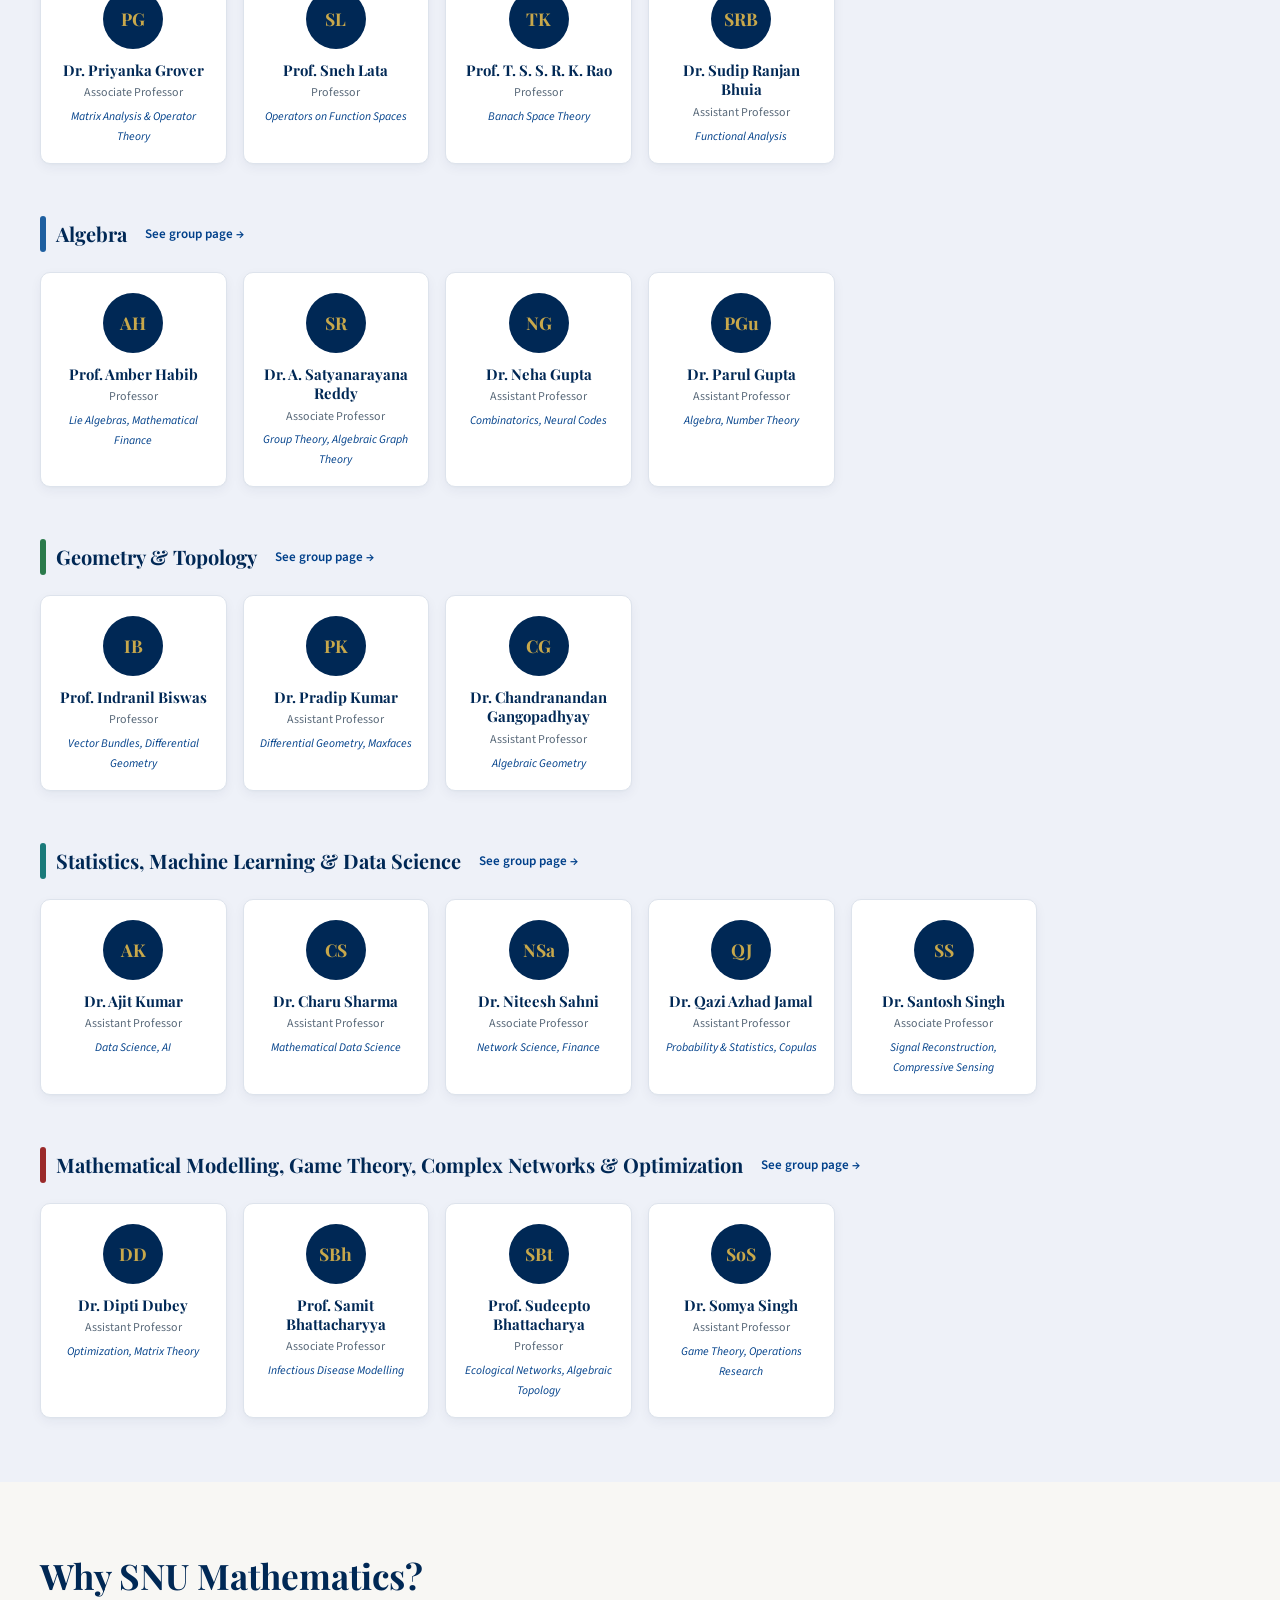
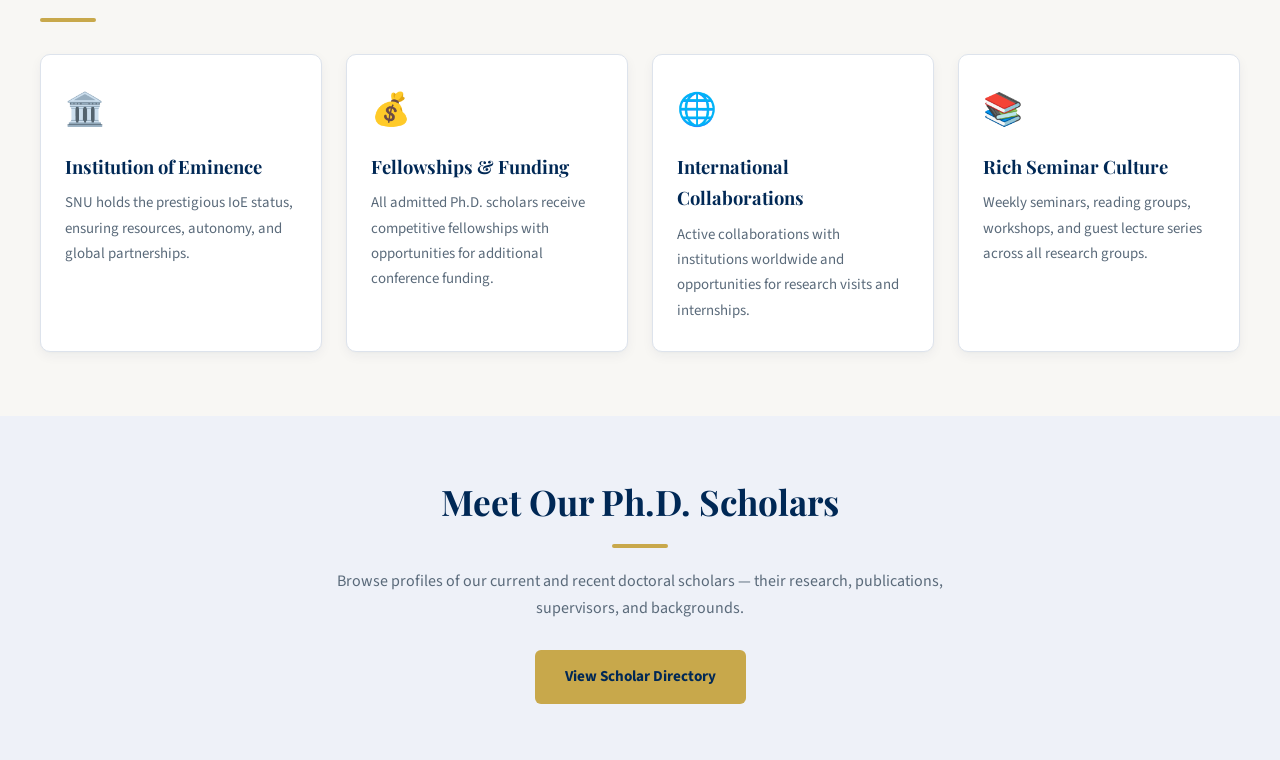
==== commit e225fded: "Update index.html" ====
--- a/index.html
+++ b/index.html
@@ -37,7 +37,7 @@
     <h1>Ph.D. in Mathematics</h1>
     <p>Rigorous training, world-class faculty, and a vibrant community of scholars working at the frontiers of pure and applied mathematics.</p>
     <div class="hero-cta">
-      <a class="btn btn-primary" href="https://shivnadaruniversity.nopaperforms.com/ph-d-application-form" target="_blank">Apply for Monsoon 2026</a>
+      <a class="btn btn-outline" href="https://shivnadaruniversity.nopaperforms.com/ph-d-application-form" target="_blank">Apply for Monsoon 2026</a>
       <a class="btn btn-outline" href="#faculty">Meet Our Faculty</a>
       <a class="btn btn-outline" href="students.html">Meet Our Research Scholars</a>
       <a class="btn btn-primary" href="https://snu-phd-math-seminar.github.io " target="_blank">Thursday Seminars</a>
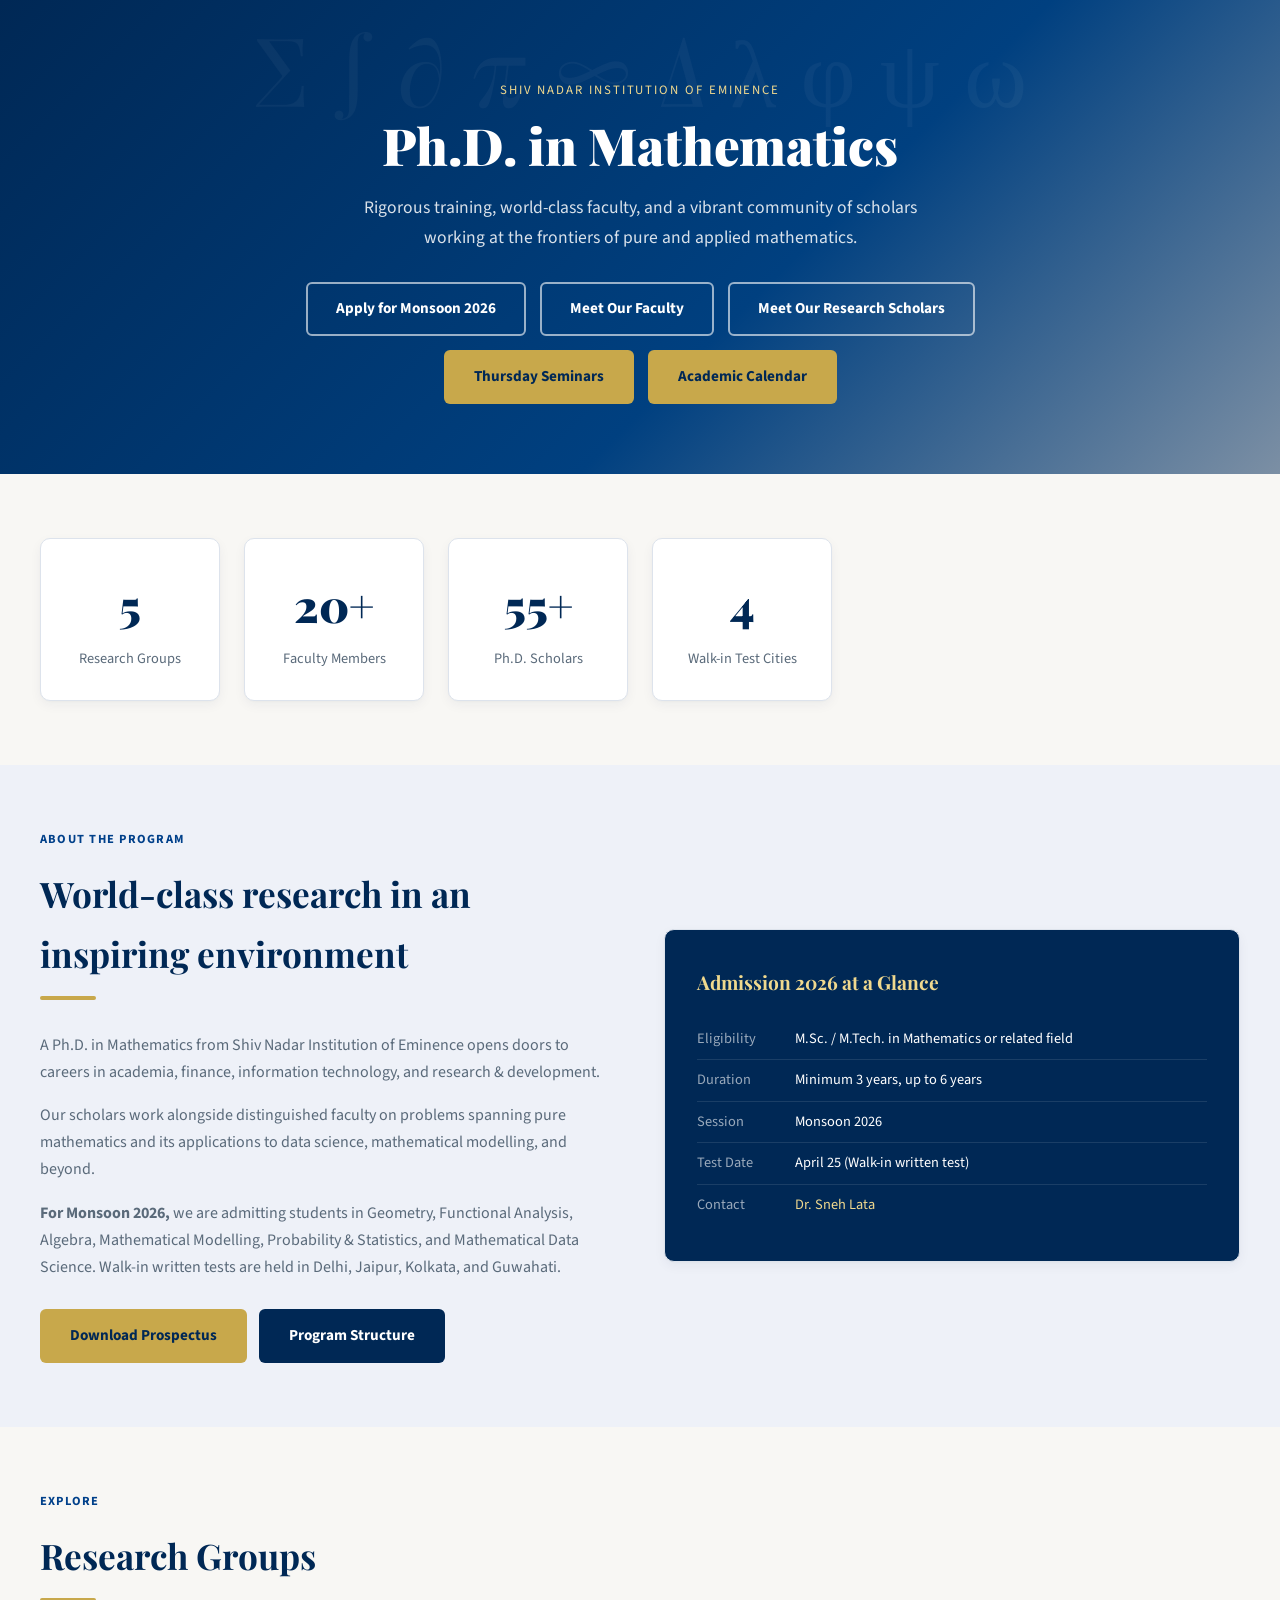
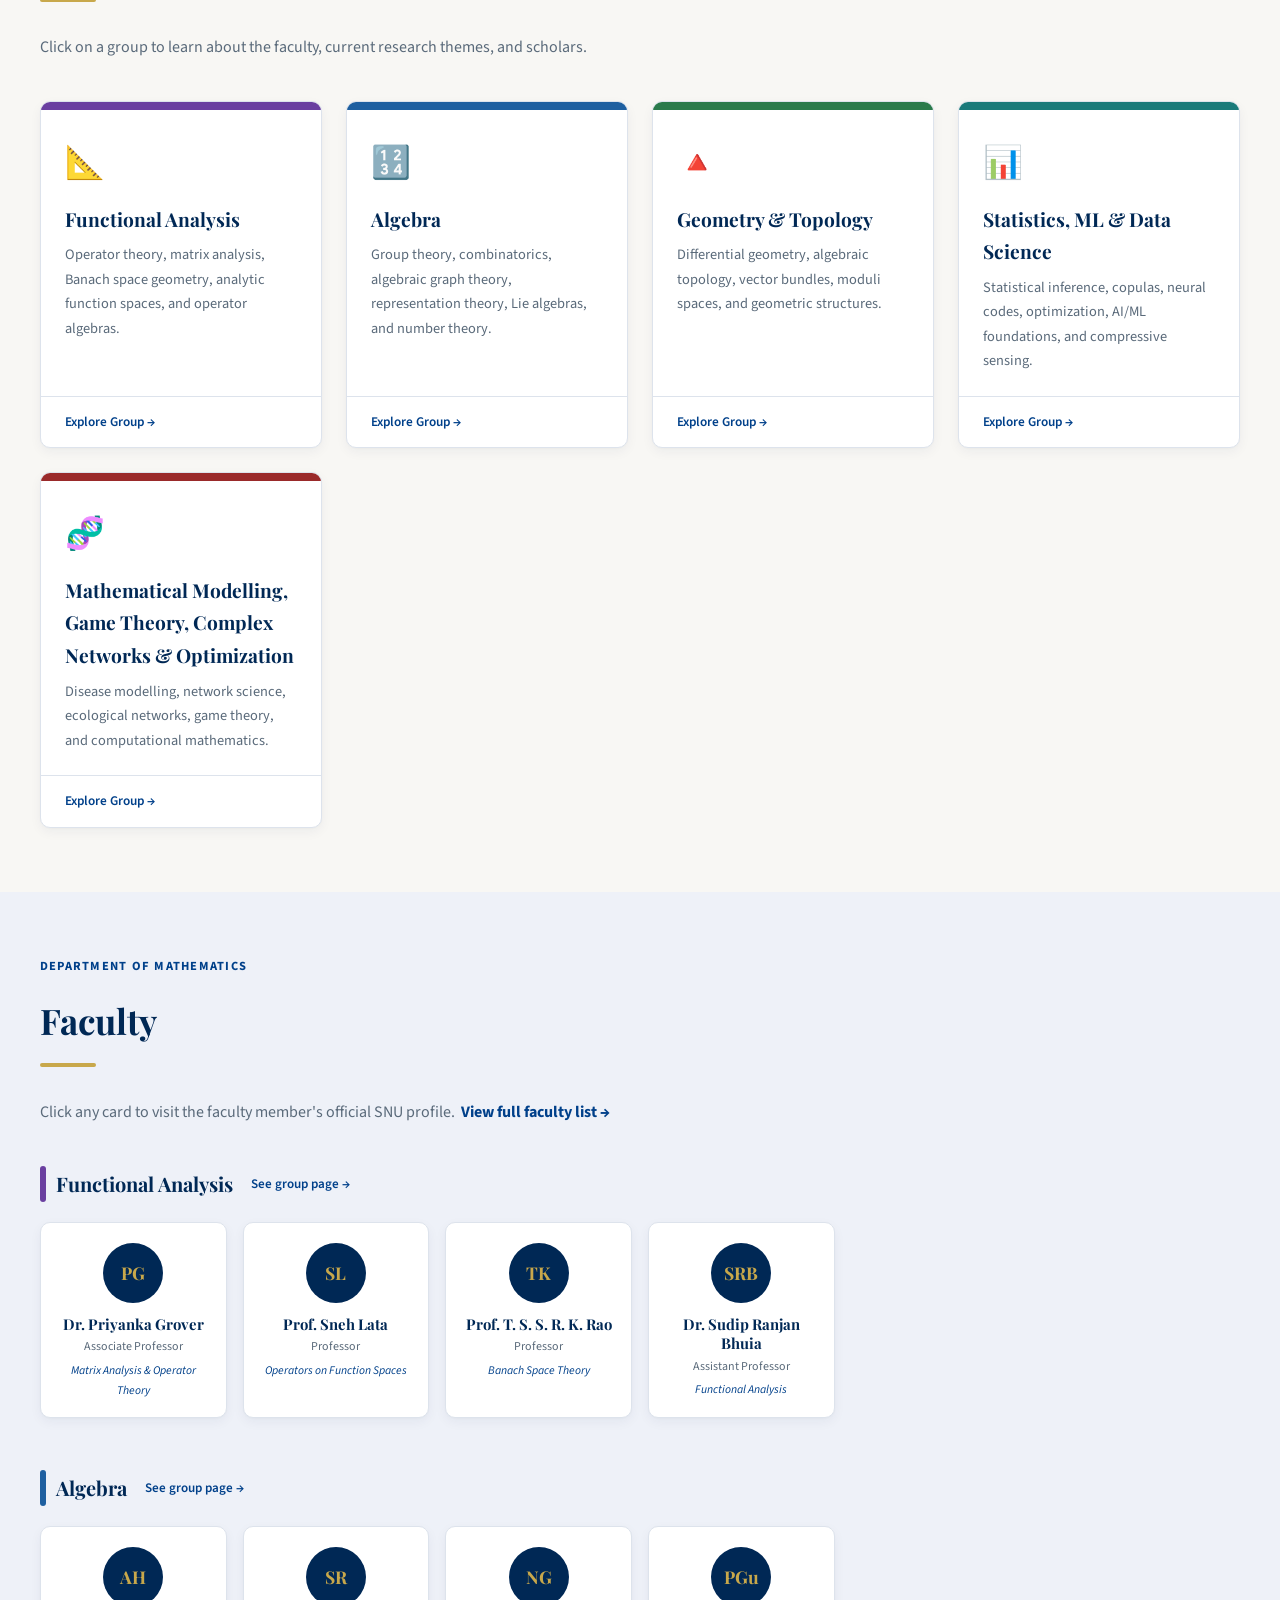
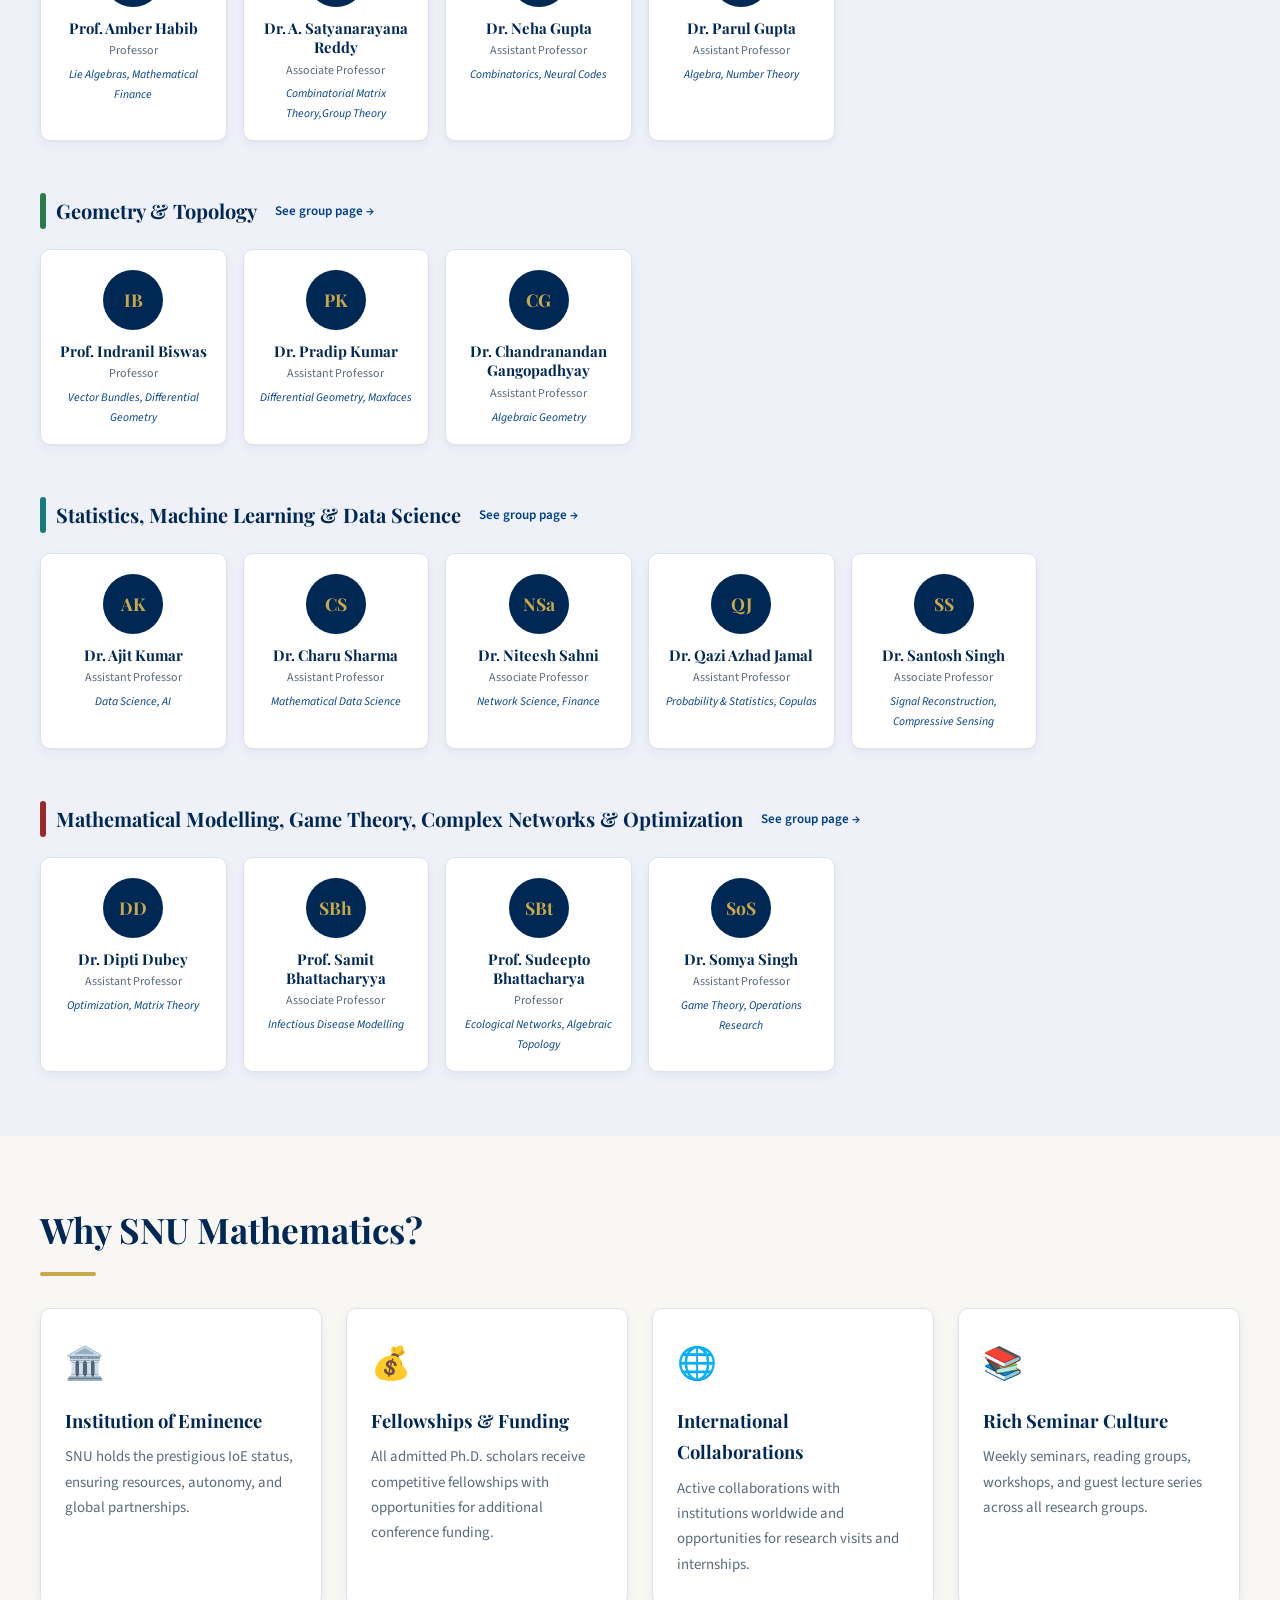
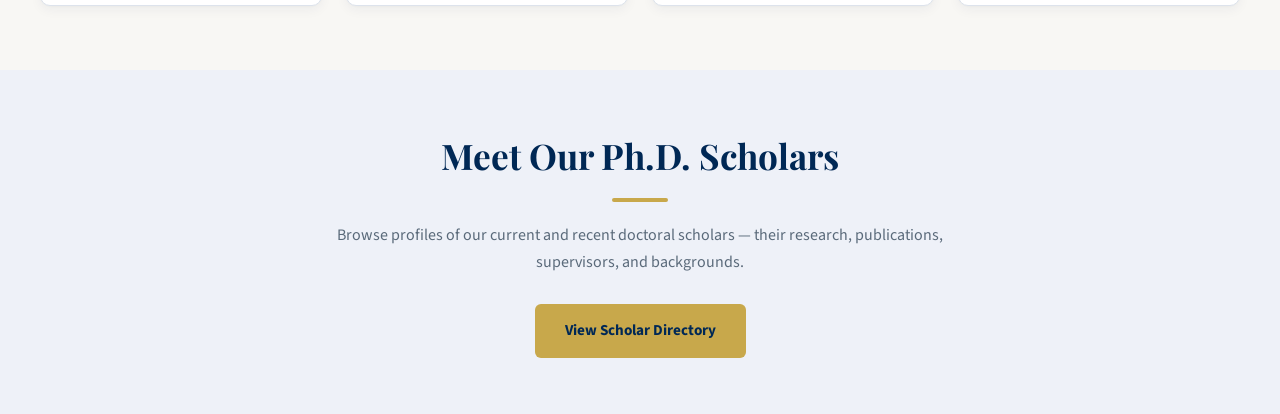
==== commit 534355ff: "Update index.html" ====
--- a/index.html
+++ b/index.html
@@ -256,240 +256,4 @@
 </section>
 
 </body>
-</html><!DOCTYPE html>
-<html lang="en">
-<head>
-  <meta charset="UTF-8" />
-  <meta name="viewport" content="width=device-width, initial-scale=1.0" />
-  <title>SNU Mathematics — Ph.D. Program</title>
-  <link rel="stylesheet" href="shared.css" />
-  <style>
-    .fc-grid { display:grid; grid-template-columns:repeat(auto-fill,minmax(170px,1fr)); gap:16px; }
-    .fc { background:var(--card-bg); border:1px solid var(--border); border-radius:var(--radius); box-shadow:var(--shadow); padding:20px 14px 16px; text-align:center; text-decoration:none; color:inherit; transition:transform .2s,box-shadow .2s; display:block; }
-    .fc:hover { transform:translateY(-4px); box-shadow:var(--shadow-lg); text-decoration:none; }
-    .fc-avatar { width:60px; height:60px; border-radius:50%; background:var(--navy); display:flex; align-items:center; justify-content:center; font-family:var(--font-serif); font-size:1.1rem; color:var(--gold); margin:0 auto 12px; font-weight:700; }
-    .fc-name { font-family:var(--font-serif); font-size:.93rem; color:var(--navy); font-weight:700; line-height:1.3; }
-    .fc-role { font-size:.75rem; color:var(--muted); margin-top:5px; line-height:1.4; }
-    .fc-area { font-size:.73rem; color:var(--navy-lt); margin-top:5px; font-style:italic; }
-    .group-label { display:inline-flex; align-items:center; gap:10px; margin-bottom:20px; flex-wrap:wrap; }
-    .group-label-bar { width:6px; height:36px; border-radius:3px; flex-shrink:0; }
-    .group-label h3 { font-family:var(--font-serif); font-size:1.25rem; color:var(--navy); font-weight:700; margin:0; }
-    .group-label a { font-size:.82rem; font-weight:600; color:var(--navy-lt); margin-left:8px; white-space:nowrap; }
-    .group-faculty-block { margin-bottom:52px; }
-    .group-faculty-block:last-child { margin-bottom:0; }
-  </style>
-</head>
-<body>
-<script src="nav.js"></script>
-
-<!-- HERO -->
-<section class="hero">
-  <div class="hero-inner">
-    <div class="hero-eyebrow">Shiv Nadar Institution of Eminence</div>
-    <h1>Ph.D. in Mathematics</h1>
-    <p>Rigorous training, world-class faculty, and a vibrant community of scholars working at the frontiers of pure and applied mathematics.</p>
-    <div class="hero-cta">
-      <a class="btn btn-primary" href="https://shivnadaruniversity.nopaperforms.com/ph-d-application-form" target="_blank">Apply for Monsoon 2026</a>
-      <a class="btn btn-outline" href="https://snu.edu.in/schools/school-of-natural-sciences/departments/department-of-mathematics/">Mathematics Department</a>
-      <a class="btn btn-outline" href="students.html">Meet Our  Research Scholars</a>
-    </div>
-  </div>
-</section>
-
-<!-- QUICK FACTS -->
-<section class="section">
-  <div class="container">
-    <div class="card-grid" style="grid-template-columns:repeat(auto-fill,minmax(180px,1fr));">
-      <div class="card" style="text-align:center;"><div style="font-family:var(--font-serif);font-size:2.8rem;font-weight:900;color:var(--navy);">5</div><div style="color:var(--muted);font-size:.9rem;margin-top:4px;">Research Groups</div></div>
-      <div class="card" style="text-align:center;"><div style="font-family:var(--font-serif);font-size:2.8rem;font-weight:900;color:var(--navy);">20+</div><div style="color:var(--muted);font-size:.9rem;margin-top:4px;">Faculty Members</div></div>
-      <div class="card" style="text-align:center;"><div style="font-family:var(--font-serif);font-size:2.8rem;font-weight:900;color:var(--navy);">40+</div><div style="color:var(--muted);font-size:.9rem;margin-top:4px;">Ph.D. Scholars</div></div>
-      <div class="card" style="text-align:center;"><div style="font-family:var(--font-serif);font-size:2.8rem;font-weight:900;color:var(--navy);">4</div><div style="color:var(--muted);font-size:.9rem;margin-top:4px;">Walk-in Test Cities</div></div>
-    </div>
-  </div>
-</section>
-
-<!-- ABOUT -->
-<section class="section section-alt">
-  <div class="container" style="display:grid;grid-template-columns:1fr 1fr;gap:48px;align-items:center;">
-    <div>
-      <p class="hero-eyebrow" style="color:var(--navy-lt);letter-spacing:.1em;font-size:.78rem;text-transform:uppercase;font-weight:700;">About the Program</p>
-      <h2 class="section-title">World-class research in an inspiring environment</h2>
-      <div class="gold-rule"></div>
-      <p style="color:var(--muted);margin-bottom:16px;">A Ph.D. in Mathematics from Shiv Nadar Institution of Eminence opens doors to careers in academia, finance, information technology, and research &amp; development.</p>
-      <p style="color:var(--muted);margin-bottom:16px;">Our scholars work alongside distinguished faculty on problems spanning pure mathematics and its applications to data science, mathematical modelling, and beyond.</p>
-      <p style="color:var(--muted);"><strong>For Monsoon 2026,</strong> we are admitting students in Geometry, Functional Analysis, Algebra, Mathematical Modelling, Probability &amp; Statistics, and Mathematical Data Science. Walk-in written tests are held in Delhi, Jaipur, Kolkata, and Guwahati.</p>
-      <div style="margin-top:28px;display:flex;gap:12px;flex-wrap:wrap;">
-        <a class="btn btn-primary" href="https://snu.edu.in/site/assets/files/6957/phd_prospectus-mon2026.pdf" target="_blank">Download Prospectus</a>
-        <a class="btn" style="background:var(--navy);color:#fff;" href="https://snu.edu.in/programs/phd-in-mathematics/programme-structure/" target="_blank">Program Structure</a>
-      </div>
-    </div>
-    <div>
-      <div class="card" style="background:var(--navy);color:#fff;padding:36px 32px;">
-        <h3 style="font-family:var(--font-serif);color:var(--gold-lt);font-size:1.2rem;margin-bottom:20px;">Admission 2026 at a Glance</h3>
-        <table style="width:100%;border-collapse:collapse;font-size:.9rem;">
-          <tr><td style="padding:8px 0;border-bottom:1px solid rgba(255,255,255,.1);color:rgba(255,255,255,.6);">Eligibility</td><td style="padding:8px 0 8px 12px;border-bottom:1px solid rgba(255,255,255,.1);">M.Sc. / M.Tech. in Mathematics or related field</td></tr>
-          <tr><td style="padding:8px 0;border-bottom:1px solid rgba(255,255,255,.1);color:rgba(255,255,255,.6);">Duration</td><td style="padding:8px 0 8px 12px;border-bottom:1px solid rgba(255,255,255,.1);">Minimum 3 years, up to 6 years</td></tr>
-          <tr><td style="padding:8px 0;border-bottom:1px solid rgba(255,255,255,.1);color:rgba(255,255,255,.6);">Session</td><td style="padding:8px 0 8px 12px;border-bottom:1px solid rgba(255,255,255,.1);">Monsoon 2026</td></tr>
-          <tr><td style="padding:8px 0;border-bottom:1px solid rgba(255,255,255,.1);color:rgba(255,255,255,.6);">Test Date</td><td style="padding:8px 0 8px 12px;border-bottom:1px solid rgba(255,255,255,.1);">April 25 (Walk-in written test)</td></tr>
-          <tr><td style="padding:8px 0;color:rgba(255,255,255,.6);">Contact</td><td style="padding:8px 0 8px 12px;"><a href="mailto:sneh.lata@snu.edu.in" style="color:var(--gold-lt);">Dr. Sneh Lata</a></td></tr>
-        </table>
-      </div>
-    </div>
-  </div>
-</section>
-
-<!-- RESEARCH GROUPS -->
-<section class="section" id="groups">
-  <div class="container">
-    <p class="hero-eyebrow" style="color:var(--navy-lt);letter-spacing:.1em;font-size:.78rem;text-transform:uppercase;font-weight:700;">Explore</p>
-    <h2 class="section-title">Research Groups</h2>
-    <div class="gold-rule"></div>
-    <p class="section-sub">Click on a group to learn about the faculty, current research themes, and scholars.</p>
-    <div class="card-grid">
-
-      <a class="group-card" href="functional.html" style="text-decoration:none;color:inherit;">
-        <div class="group-card-banner acc-purple"></div>
-        <div class="group-card-body"><div style="font-size:2rem;margin-bottom:12px;">📐</div><h3>Functional Analysis</h3><p>Operator theory, matrix analysis, Banach space geometry, analytic function spaces, and operator algebras.</p></div>
-        <div class="group-card-footer">Explore Group →</div>
-      </a>
-
-      <a class="group-card" href="algebra.html" style="text-decoration:none;color:inherit;">
-        <div class="group-card-banner acc-blue"></div>
-        <div class="group-card-body"><div style="font-size:2rem;margin-bottom:12px;">🔢</div><h3>Algebra</h3><p>Group theory, combinatorics, algebraic graph theory, representation theory, Lie algebras, and number theory.</p></div>
-        <div class="group-card-footer">Explore Group →</div>
-      </a>
-
-      <a class="group-card" href="geometry.html" style="text-decoration:none;color:inherit;">
-        <div class="group-card-banner acc-green"></div>
-        <div class="group-card-body"><div style="font-size:2rem;margin-bottom:12px;">🔺</div><h3>Geometry &amp; Topology</h3><p>Differential geometry, algebraic topology, vector bundles, moduli spaces, and geometric structures.</p></div>
-        <div class="group-card-footer">Explore Group →</div>
-      </a>
-
-      <a class="group-card" href="stats-ml.html" style="text-decoration:none;color:inherit;">
-        <div class="group-card-banner acc-teal"></div>
-        <div class="group-card-body"><div style="font-size:2rem;margin-bottom:12px;">📊</div><h3>Statistics, ML &amp; Data Science</h3><p>Statistical inference, copulas, neural codes, optimization, AI/ML foundations, and compressive sensing.</p></div>
-        <div class="group-card-footer">Explore Group →</div>
-      </a>
-
-      <a class="group-card" href="modelling.html" style="text-decoration:none;color:inherit;">
-        <div class="group-card-banner acc-red"></div>
-        <div class="group-card-body"><div style="font-size:2rem;margin-bottom:12px;">🧬</div><h3>Mathematical Modelling, Game Theory, Complex Networks &amp; Optimization</h3><p>Disease modelling, network science, ecological networks, game theory, and computational mathematics.</p></div>
-        <div class="group-card-footer">Explore Group →</div>
-      </a>
-
-    </div>
-  </div>
-</section>
-
-<!-- FACULTY -->
-<section class="section section-alt" id="faculty">
-  <div class="container">
-    <p class="hero-eyebrow" style="color:var(--navy-lt);letter-spacing:.1em;font-size:.78rem;text-transform:uppercase;font-weight:700;">Department of Mathematics</p>
-    <h2 class="section-title">Faculty</h2>
-    <div class="gold-rule"></div>
-    <p class="section-sub">Click any card to visit the faculty member's official SNU profile. &nbsp;<a href="https://snu.edu.in/schools/school-of-natural-sciences/faculty/" target="_blank" style="font-weight:700;">View full faculty list →</a></p>
-
-    <!-- FA -->
-    <div class="group-faculty-block">
-      <div class="group-label">
-        <div class="group-label-bar" style="background:#6a3fa0;"></div>
-        <h3>Functional Analysis</h3>
-        <a href="functional.html">See group page →</a>
-      </div>
-      <div class="fc-grid">
-        <a class="fc" href="https://snu.edu.in/schools/school-of-natural-sciences/faculty/priyanka-grover/" target="_blank"><div class="fc-avatar">PG</div><div class="fc-name">Dr. Priyanka Grover</div><div class="fc-role">Associate Professor</div><div class="fc-area">Matrix Analysis &amp; Operator Theory</div></a>
-        <a class="fc" href="https://snu.edu.in/faculty/sneh-lata/" target="_blank"><div class="fc-avatar">SL</div><div class="fc-name">Prof. Sneh Lata</div><div class="fc-role">Professor</div><div class="fc-area">Operators on Function Spaces</div></a>
-        <a class="fc" href="https://snu.edu.in/faculty/taduri-srinivasa-siva-rama-krishnarao/" target="_blank"><div class="fc-avatar">TK</div><div class="fc-name">Prof. T. S. S. R. K. Rao</div><div class="fc-role">Professor</div><div class="fc-area">Banach Space Theory</div></a>
-        <a class="fc" href="https://snu.edu.in/faculty/sudip-ranjan-bhuia/" target="_blank"><div class="fc-avatar">SRB</div><div class="fc-name">Dr. Sudip Ranjan Bhuia</div><div class="fc-role">Assistant Professor</div><div class="fc-area">Functional Analysis</div></a>
-      </div>
-    </div>
-
-    <!-- ALGEBRA -->
-    <div class="group-faculty-block">
-      <div class="group-label">
-        <div class="group-label-bar" style="background:#1e5fa0;"></div>
-        <h3>Algebra</h3>
-        <a href="algebra.html">See group page →</a>
-      </div>
-      <div class="fc-grid">
-        <a class="fc" href="https://snu.edu.in/faculty/amber-habib/" target="_blank"><div class="fc-avatar">AH</div><div class="fc-name">Prof. Amber Habib</div><div class="fc-role">Professor</div><div class="fc-area">Lie Algebras, Mathematical Finance</div></a>
-        <a class="fc" href="https://snu.edu.in/faculty/satyanarayana-reddy/" target="_blank"><div class="fc-avatar">SR</div><div class="fc-name">Dr. A. Satyanarayana Reddy</div><div class="fc-role">Associate Professor</div><div class="fc-area">Group Theory, Algebraic Graph Theory</div></a>
-        <a class="fc" href="https://snu.edu.in/faculty/neha-gupta/" target="_blank"><div class="fc-avatar">NG</div><div class="fc-name">Dr. Neha Gupta</div><div class="fc-role">Assistant Professor</div><div class="fc-area">Combinatorics, Neural Codes</div></a>
-        <a class="fc" href="https://snu.edu.in/faculty/parul-gupta/" target="_blank"><div class="fc-avatar">PGu</div><div class="fc-name">Dr. Parul Gupta</div><div class="fc-role">Assistant Professor</div><div class="fc-area">Algebra, Number Theory</div></a>
-      </div>
-    </div>
-
-    <!-- GEOMETRY -->
-    <div class="group-faculty-block">
-      <div class="group-label">
-        <div class="group-label-bar" style="background:#2a7a4b;"></div>
-        <h3>Geometry &amp; Topology</h3>
-        <a href="geometry.html">See group page →</a>
-      </div>
-      <div class="fc-grid">
-        <a class="fc" href="https://snu.edu.in/faculty/indranil-biswas/" target="_blank"><div class="fc-avatar">IB</div><div class="fc-name">Prof. Indranil Biswas</div><div class="fc-role">Professor</div><div class="fc-area">Vector Bundles, Differential Geometry</div></a>
-        <a class="fc" href="https://snu.edu.in/faculty/pradip-kumar/" target="_blank"><div class="fc-avatar">PK</div><div class="fc-name">Dr. Pradip Kumar</div><div class="fc-role">Assistant Professor</div><div class="fc-area">Differential Geometry, Maxfaces</div></a>
-        <a class="fc" href="https://snu.edu.in/faculty/chandranandan-gangopadhyay/" target="_blank"><div class="fc-avatar">CG</div><div class="fc-name">Dr. Chandranandan Gangopadhyay</div><div class="fc-role">Assistant Professor</div><div class="fc-area">Algebraic Geometry</div></a>
-      </div>
-    </div>
-
-    <!-- STATS ML DS -->
-    <div class="group-faculty-block">
-      <div class="group-label">
-        <div class="group-label-bar" style="background:#1a7a7a;"></div>
-        <h3>Statistics, Machine Learning &amp; Data Science</h3>
-        <a href="stats-ml.html">See group page →</a>
-      </div>
-      <div class="fc-grid">
-        <a class="fc" href="https://snu.edu.in/faculty/ajit-kumar/" target="_blank"><div class="fc-avatar">AK</div><div class="fc-name">Dr. Ajit Kumar</div><div class="fc-role">Assistant Professor</div><div class="fc-area">Data Science, AI</div></a>
-        <a class="fc" href="https://snu.edu.in/faculty/charu-sharma/" target="_blank"><div class="fc-avatar">CS</div><div class="fc-name">Dr. Charu Sharma</div><div class="fc-role">Assistant Professor</div><div class="fc-area">Mathematical Data Science</div></a>
-        <a class="fc" href="https://snu.edu.in/faculty/niteesh-sahni/" target="_blank"><div class="fc-avatar">NSa</div><div class="fc-name">Dr. Niteesh Sahni</div><div class="fc-role">Associate Professor</div><div class="fc-area">Network Science, Finance</div></a>
-        <a class="fc" href="https://snu.edu.in/faculty/qazi-azhad-jamal/" target="_blank"><div class="fc-avatar">QJ</div><div class="fc-name">Dr. Qazi Azhad Jamal</div><div class="fc-role">Assistant Professor</div><div class="fc-area">Probability &amp; Statistics, Copulas</div></a>
-        <a class="fc" href="https://snu.edu.in/faculty/santosh-singh/" target="_blank"><div class="fc-avatar">SS</div><div class="fc-name">Dr. Santosh Singh</div><div class="fc-role">Associate Professor</div><div class="fc-area">Signal Reconstruction, Compressive Sensing</div></a>
-      </div>
-    </div>
-
-    <!-- MODELLING -->
-    <div class="group-faculty-block">
-      <div class="group-label">
-        <div class="group-label-bar" style="background:#9a2a2a;"></div>
-        <h3>Mathematical Modelling, Game Theory, Complex Networks &amp; Optimization</h3>
-        <a href="modelling.html">See group page →</a>
-      </div>
-      <div class="fc-grid">
-        <a class="fc" href="https://snu.edu.in/faculty/dipti-dubey/" target="_blank"><div class="fc-avatar">DD</div><div class="fc-name">Dr. Dipti Dubey</div><div class="fc-role">Assistant Professor</div><div class="fc-area">Optimization, Matrix Theory</div></a>
-        <a class="fc" href="https://snu.edu.in/faculty/samit-battacharyya/" target="_blank"><div class="fc-avatar">SBh</div><div class="fc-name">Prof. Samit Bhattacharyya</div><div class="fc-role">Associate Professor</div><div class="fc-area">Infectious Disease Modelling</div></a>
-        <a class="fc" href="https://snu.edu.in/faculty/sudeepto-bhattacharya/" target="_blank"><div class="fc-avatar">SBt</div><div class="fc-name">Prof. Sudeepto Bhattacharya</div><div class="fc-role">Professor</div><div class="fc-area">Ecological Networks, Algebraic Topology</div></a>
-        <a class="fc" href="https://snu.edu.in/faculty/somya-singh/" target="_blank"><div class="fc-avatar">SoS</div><div class="fc-name">Dr. Somya Singh</div><div class="fc-role">Assistant Professor</div><div class="fc-area">Game Theory, Operations Research</div></a>
-      </div>
-    </div>
-
-  </div>
-</section>
-
-<!-- WHY SNU -->
-<section class="section">
-  <div class="container">
-    <h2 class="section-title">Why SNU Mathematics?</h2>
-    <div class="gold-rule"></div>
-    <div class="card-grid">
-      <div class="card"><div class="card-icon">🏛️</div><h3>Institution of Eminence</h3><p>SNU holds the prestigious IoE status, ensuring resources, autonomy, and global partnerships.</p></div>
-      <div class="card"><div class="card-icon">💰</div><h3>Fellowships &amp; Funding</h3><p>All admitted Ph.D. scholars receive competitive fellowships with opportunities for additional conference funding.</p></div>
-      <div class="card"><div class="card-icon">🌐</div><h3>International Collaborations</h3><p>Active collaborations with institutions worldwide and opportunities for research visits and internships.</p></div>
-      <div class="card"><div class="card-icon">📚</div><h3>Rich Seminar Culture</h3><p>Weekly seminars, reading groups, workshops, and guest lecture series across all research groups.</p></div>
-    </div>
-  </div>
-</section>
-
-<!-- SCHOLARS CTA -->
-<section class="section section-alt" style="text-align:center;padding:56px 24px;">
-  <div class="container" style="max-width:640px;">
-    <h2 class="section-title" style="margin:0 auto 8px;">Meet Our Ph.D. Scholars</h2>
-    <div class="gold-rule" style="margin:12px auto 20px;"></div>
-    <p style="color:var(--muted);margin-bottom:28px;">Browse profiles of our current and recent doctoral scholars — their research, publications, supervisors, and backgrounds.</p>
-    <a class="btn btn-primary" href="students.html">View Scholar Directory</a>
-  </div>
-</section>
-
-</body>
 </html>
